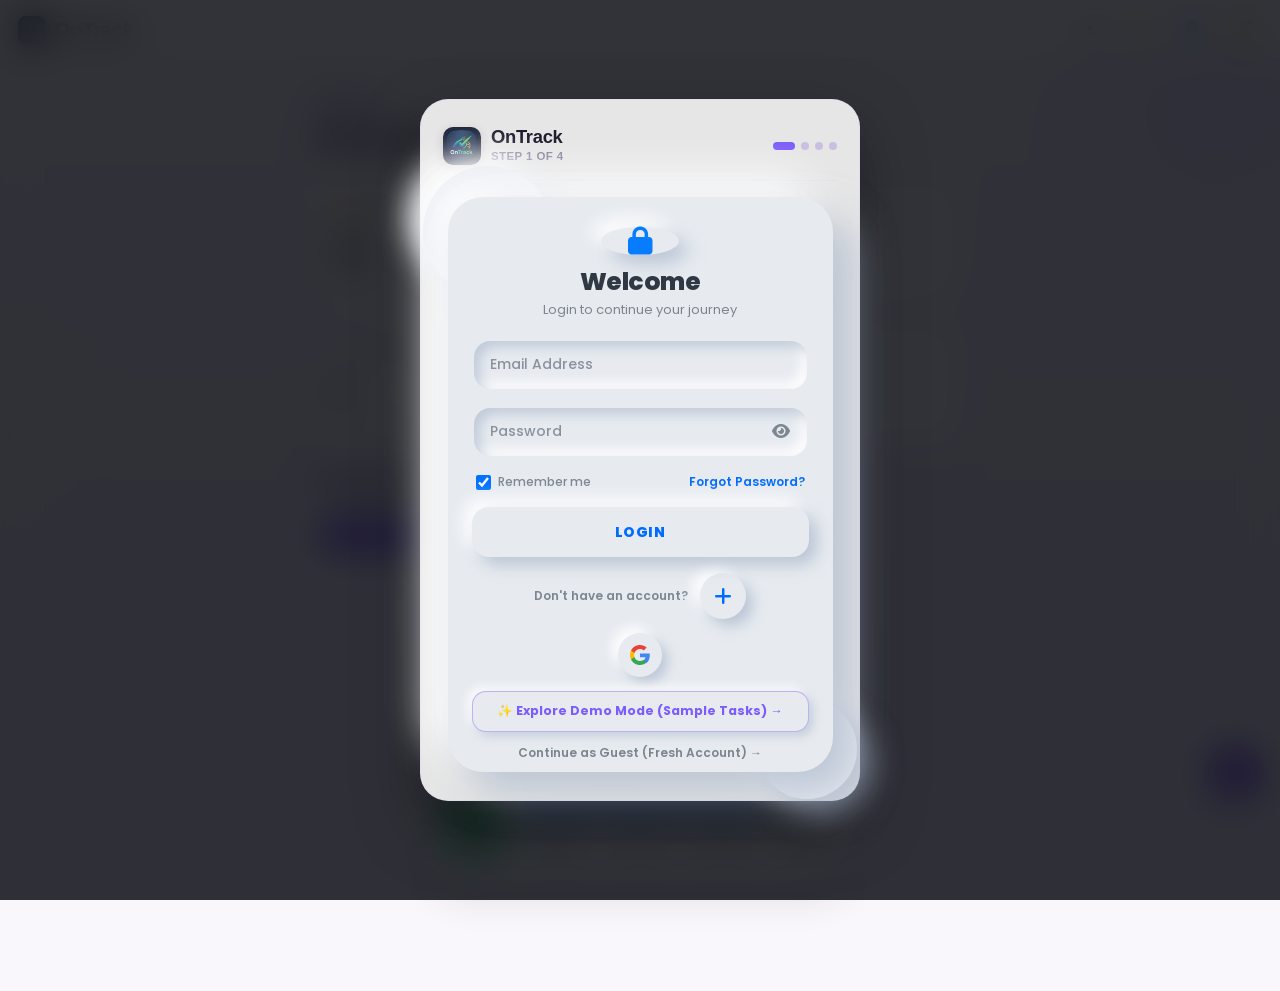
==== templates/index.html @ ae960321 "Initial OnTrack release" ====
<!DOCTYPE html>
<html lang="en" data-theme="light">
<head>
  <meta charset="UTF-8">
  <meta name="viewport" content="width=device-width, initial-scale=1.0, maximum-scale=1.0, user-scalable=no, viewport-fit=cover">
  <title>OnTrack - AI Habit & Focus Tracker</title>

  <!-- PWA & Mobile Meta Tags -->
  <meta name="description" content="Next-gen habit tracker combining Loop Habit Tracker algorithms, Aria AI Habit Coach, Atomic Habit Stacks, and Identity Leveling.">
  <meta name="theme-color" content="#FAF7FC">
  <meta name="mobile-web-app-capable" content="yes">
  <meta name="apple-mobile-web-app-capable" content="yes">
  <meta name="apple-mobile-web-app-status-bar-style" content="default">
  <meta name="apple-mobile-web-app-title" content="OnTrack">
  <link rel="manifest" href="/manifest.json">

  <!-- Icons -->
  <link rel="icon" type="image/png" sizes="32x32" href="/static/icons/favicon.png">
  <link rel="apple-touch-icon" sizes="180x180" href="/static/icons/apple-touch-icon.png">

  <!-- Stylesheets -->
  <link rel="stylesheet" href="/static/vendor/bootstrap.min.css">
  <link rel="stylesheet" href="/static/css/themes.css">
  <link rel="stylesheet" href="/static/css/mobile-app.css">
  <link rel="stylesheet" href="https://cdnjs.cloudflare.com/ajax/libs/font-awesome/6.5.1/css/all.min.css">
  <link rel="stylesheet" href="https://fonts.googleapis.com/css2?family=Poppins:wght@400;500;600;700;800&display=swap">
  <link rel="stylesheet" href="/static/css/neumorphic-auth.css">
</head>
<body>

  <!-- Top App Header -->
  <header class="app-header">
    <div class="brand-wrapper" style="display:flex; align-items:center; gap:8px;">
      <img src="/static/icons/logo.png" alt="OnTrack Logo" style="width:28px; height:28px; border-radius:8px; object-fit:cover; box-shadow:0 2px 8px rgba(0,0,0,0.18);">
      <div class="brand-title">OnTrack</div>
    </div>
    <div class="header-actions">
      <!-- Sound FX Toggle -->
      <button id="sound-toggle-btn" class="header-icon-btn" title="Toggle Sound FX">
        <span id="sound-icon-indicator">🔊</span>
      </button>
      <!-- Theme Switcher -->
      <button id="theme-toggle-btn" class="header-icon-btn" title="Toggle Theme (Luminous Pastel / Dark / Paper)">
        <span id="theme-icon-indicator">☀️</span>
      </button>
      <!-- User Profile & Auth Trigger -->
      <button class="header-icon-btn" data-bs-toggle="modal" data-bs-target="#modal-firebase-auth" title="User Account & Cloud Sync">
        <span id="header-auth-avatar">👤</span>
      </button>
      <!-- Notification Bell with Red Badge (Mockup match) -->
      <button class="header-icon-btn" title="Notifications">
        <span>🔔</span>
        <span class="badge-dot"></span>
      </button>
    </div>
  </header>

  <!-- Offline Status Banner -->
  <div id="offline-indicator-toast" style="display:none; position:fixed; top:calc(var(--header-height) + env(safe-area-inset-top, 0px)); left:0; right:0; background:#EF4444; color:#FFF; font-size:0.75rem; font-weight:700; text-align:center; padding:6px; z-index:1025;">
    ⚠️ Offline Mode Active — Local storage is keeping your streaks intact.
  </div>

  <!-- Main Views Container -->
  <main class="main-content">

    <!-- ================= TAB 1: HOME / HABIT QUEUE (MATCHING SCREEN 2 & 3) ================= -->
    <section id="tab-tracker" class="tab-content-view active">
      
      <!-- Demo Mode Alert Banner -->
      <div id="demo-mode-banner" style="display:none; background:linear-gradient(135deg, #6366F1 0%, #8B5CF6 100%); color:#FFF; border-radius:16px; padding:10px 14px; margin-bottom:16px; box-shadow:0 4px 15px rgba(99, 102, 241, 0.3); align-items:center; justify-content:space-between; gap:10px;">
        <div style="display:flex; align-items:center; gap:8px;">
          <span style="font-size:1.2rem;">👀</span>
          <div>
            <div style="font-size:0.82rem; font-weight:800; line-height:1.2;">Demo Mode Active</div>
            <div style="font-size:0.72rem; opacity:0.9;">Viewing sample tasks & simulated data</div>
          </div>
        </div>
        <button type="button" class="btn btn-sm btn-light rounded-pill px-3 py-1" style="font-size:0.75rem; font-weight:800; color:#6366F1;" onclick="FirebaseAuthManager.exitDemoMode()">
          Exit Demo
        </button>
      </div>

      <!-- Dynamic Greeting -->
      <div class="user-greeting-section">
        <div class="greeting-lead">Good</div>
        <div class="greeting-name"><span id="greeting-period">Evening</span><span id="greeting-user-name"></span> 👋</div>
      </div>

      <!-- Aria Oracle Predictive Failure Warning Banner -->
      <div id="aria-oracle-banner-container" style="display:none; margin-bottom:18px;"></div>

      <!-- 4 KPI Cards (Screen 2 exact match) -->
      <div class="kpi-cards-grid">
        <!-- Card 1: Faltering Habits -->
        <div class="kpi-stat-card">
          <div class="kpi-top-row">
            <div class="kpi-icon-pill peach">⚠️</div>
            <span class="kpi-card-title">Faltering Habits</span>
          </div>
          <div id="kpi-faltering-count" class="kpi-big-number">00</div>
          <div class="kpi-trend-sub">All habits on track</div>
        </div>

        <!-- Card 2: Revival / Consistency Rate -->
        <div class="kpi-stat-card">
          <div class="kpi-top-row">
            <div class="kpi-icon-pill mint">🔄</div>
            <span class="kpi-card-title">Consistency Rate</span>
          </div>
          <div id="kpi-today-rate" class="kpi-big-number">0%</div>
          <div class="kpi-trend-sub positive" id="kpi-today-trend">Day-by-day progress</div>
        </div>

        <!-- Card 3: Streak Shields -->
        <div class="kpi-stat-card">
          <div class="kpi-top-row">
            <div class="kpi-icon-pill purple">🛡️</div>
            <span class="kpi-card-title">Streak Shields</span>
          </div>
          <div id="kpi-streak-shields" class="kpi-big-number">0</div>
          <div class="kpi-trend-sub" id="kpi-shields-sub">Earned on Level Up</div>
        </div>

        <!-- Card 4: RPG Mastery Rank -->
        <div class="kpi-stat-card">
          <div class="kpi-top-row">
            <div class="kpi-icon-pill sky">⭐</div>
            <span class="kpi-card-title">RPG Rank</span>
          </div>
          <div id="kpi-rpg-level" class="kpi-big-number">Lvl 1</div>
          <div class="kpi-trend-sub" id="kpi-rpg-title">Focus Novice</div>
        </div>
      </div>

      <!-- Section Headline: Habit Queue -->
      <div class="section-headline-row">
        <h4 class="section-title">
          <span>Habit Queue</span>
          <span id="active-habits-count-badge" class="section-counter">0 Active</span>
        </h4>
      </div>

      <!-- Status Filter Pills (Screen 3: Ongoing 3, To do 3, Done 4) -->
      <div class="status-pills-row">
        <button class="status-filter-pill active" data-filter="all">
          <span class="pill-dot purple"></span> All Habits
        </button>
        <button class="status-filter-pill" data-filter="high">
          <span class="pill-dot mint"></span> High Priority
        </button>
        <button class="status-filter-pill" data-filter="medium">
          <span class="pill-dot sky"></span> Medium
        </button>
        <button class="status-filter-pill" data-filter="low">
          <span class="pill-dot peach"></span> Low / At Risk
        </button>
      </div>

      <!-- Habit Cards Queue with Segmented Progress & Loop Checks -->
      <div id="habit-queue-container" class="habit-queue-list">
        <!-- Rendered by app.js with Segmented Progress Bars & Loop Checks -->
      </div>

      <!-- Empty State -->
      <div id="matrix-empty-state" style="display:none; padding:48px 16px; text-align:center; color:var(--text-muted);">
        <div style="font-size:3rem; margin-bottom:12px;">🌱</div>
        <h5 style="font-weight:800; color:var(--text-primary); margin-bottom:6px;">Your Habit Canvas is Fresh</h5>
        <p style="font-size:0.88rem; max-width:320px; margin:0 auto 18px auto;">You have no tasks yet! Build your daily rituals by creating your first habit.</p>
        <button class="btn btn-primary rounded-pill px-4 py-2 shadow-sm font-weight-bold" data-bs-toggle="modal" data-bs-target="#modal-add-habit" style="font-weight:700;">
          + Create Your First Habit
        </button>
      </div>
    </section>

    <!-- ================= TAB 2: HABIT STACKING & SMART TRIGGERS ================= -->
    <section id="tab-stacks" class="tab-content-view">
      <div class="section-headline-row">
        <h4 class="section-title">
          <span>⛓️ Atomic Habit Stacks</span>
        </h4>
        <button class="btn btn-sm btn-outline-primary rounded-pill px-3 shadow-sm" data-bs-toggle="modal" data-bs-target="#modal-add-stack" style="font-weight:700;">
          + Add Stack
        </button>
      </div>
      <p style="font-size:0.8rem; color:var(--text-muted); margin-bottom:14px;">
        Anchor new habits onto existing daily routines (<em>Atomic Habits</em> by James Clear).
      </p>

      <!-- Habit Stacks Flow Visualizer -->
      <div id="habit-stacks-container">
        <!-- Rendered by advanced-ui.js -->
      </div>

      <hr style="border-color:var(--border-color); margin:24px 0 16px 0;">

      <!-- Context-Aware Smart Triggers -->
      <div class="section-headline-row">
        <h4 class="section-title">
          <span>⚡ Context-Aware Smart Triggers</span>
        </h4>
      </div>
      <p style="font-size:0.8rem; color:var(--text-muted); margin-bottom:14px;">
        Automatic habit prompts triggered by physical location, time of day, or device focus mode.
      </p>
      <div id="smart-triggers-container">
        <!-- Rendered by advanced-ui.js -->
      </div>
    </section>

    <!-- ================= TAB 3: ARIA AI HABIT COACH (SCREEN 1 EXACT MATCH) ================= -->
    <section id="tab-aria" class="tab-content-view">
      <div class="aria-view-container">
        
        <!-- Hero Sparkle Halo -->
        <div class="aria-hero-header">
          <div class="aria-sparkle-halo">
            <span class="star">✦</span>
          </div>
          <h2 class="aria-greeting-title">Hey, I'm <span>Aria</span></h2>
          <p class="aria-subtext">Revive faltering habits with a clear AI-powered comeback plan and atomic stacks.</p>
        </div>

        <!-- Quick Prompt Pills (Screen 1 Glassmorphic Cards) -->
        <div class="aria-prompt-pills-wrap">
          <button class="aria-prompt-pill" data-prompt="Analyze all my habits and find where I struggle">
            <div class="prompt-left">
              <span>📊</span>
              <span>Analyze all my habits</span>
            </div>
            <span class="prompt-arrow">›</span>
          </button>
          <button class="aria-prompt-pill" data-prompt="Define an atomic habit stack for my study schedule">
            <div class="prompt-left">
              <span>⚡</span>
              <span>Define my habit stack</span>
            </div>
            <span class="prompt-arrow">›</span>
          </button>
          <button class="aria-prompt-pill" data-prompt="Create a 7 days comeback sprint for my missed habits">
            <div class="prompt-left">
              <span>📅</span>
              <span>7 days comeback plan</span>
            </div>
            <span class="prompt-arrow">›</span>
          </button>
          <button class="aria-prompt-pill" data-prompt="I feel tired and unmotivated today, how do I start?">
            <div class="prompt-left">
              <span>❤️</span>
              <span>Motivation to restart</span>
            </div>
            <span class="prompt-arrow">›</span>
          </button>
        </div>

        <!-- Interactive Chat Stream -->
        <div id="aria-chat-messages" class="aria-chat-stream">
          <div class="aria-message aria-bot-msg">
            <div class="aria-avatar-icon">✦</div>
            <div class="msg-bubble" id="aria-welcome-bubble">
              Welcome to OnTrack! You're on track with your study and consistency habits today. What would you like to accomplish next?
            </div>
          </div>
        </div>

        <!-- Floating Input Bar (Screen 1 bottom) -->
        <div class="aria-input-bar-wrap">
          <button class="btn-aria-add-context" title="Attach context">+</button>
          <input type="text" id="aria-chat-input" class="aria-input-field" placeholder="Ask Aria anything about your habits...">
          <button id="btn-aria-send" class="btn-aria-send-round" title="Send">➤</button>
        </div>

      </div>
    </section>

    <!-- ================= TAB 4: IDENTITY LEVELING RPG & DUELS ================= -->
    <section id="tab-rpg" class="tab-content-view">
      
      <!-- RPG Hero Character Sheet -->
      <div class="rpg-hero-card">
        <div class="rpg-profile-header">
          <div>
            <div style="display:flex; align-items:center; gap:8px;">
              <span style="font-size:0.7rem; font-weight:700; text-transform:uppercase; color:var(--accent-primary);">Character Sheet</span>
              <span id="rpg-aura-badge" class="rpg-aura-tag aura-scholar">✦ Scholar Tier Aura</span>
            </div>
            <h4 id="rpg-char-level" class="rpg-char-title">Level 7 Focus Scholar</h4>
          </div>
          <button class="btn-use-shield" onclick="AdvancedFeatures.useShield()">
            🛡️ <span id="rpg-shields-count">2 Available</span>
          </button>
        </div>

        <!-- XP Progress Track -->
        <div class="rpg-xp-track-bg">
          <div id="rpg-xp-bar-fill" class="rpg-xp-track-fill" style="width: 69%;"></div>
        </div>
        <div class="rpg-xp-numbers">
          <span>XP Progress</span>
          <span id="rpg-xp-text">3,450 / 5,000 XP</span>
        </div>

        <!-- 5 Attributes Grid -->
        <div class="rpg-attributes-grid">
          <div class="rpg-attr-item">
            <div class="attr-header">
              <span>🧠 Logic</span>
              <span id="stat-logic-val">88/100</span>
            </div>
            <div class="attr-bar-bg"><div id="stat-logic-bar" class="attr-bar-fill" style="width:88%;"></div></div>
          </div>

          <div class="rpg-attr-item">
            <div class="attr-header">
              <span>⚡ Discipline</span>
              <span id="stat-discipline-val">92/100</span>
            </div>
            <div class="attr-bar-bg"><div id="stat-discipline-bar" class="attr-bar-fill" style="width:92%;"></div></div>
          </div>

          <div class="rpg-attr-item">
            <div class="attr-header">
              <span>🛡️ Resilience</span>
              <span id="stat-resilience-val">79/100</span>
            </div>
            <div class="attr-bar-bg"><div id="stat-resilience-bar" class="attr-bar-fill" style="width:79%;"></div></div>
          </div>

          <div class="rpg-attr-item">
            <div class="attr-header">
              <span>🏃 Endurance</span>
              <span id="stat-endurance-val">85/100</span>
            </div>
            <div class="attr-bar-bg"><div id="stat-endurance-bar" class="attr-bar-fill" style="width:85%;"></div></div>
          </div>
        </div>
      </div>

      <!-- Accountability Duels (1-on-1 vs Opponents) -->
      <div class="section-headline-row">
        <h4 class="section-title">
          <span>⚔️ Accountability Duels</span>
        </h4>
      </div>
      <p style="font-size:0.8rem; color:var(--text-muted); margin-bottom:14px;">
        Friendly habit competitions with real-time comparative progress meters.
      </p>
      <div id="accountability-duels-container">
        <!-- Rendered by advanced-ui.js -->
      </div>

      <hr style="border-color:var(--border-color); margin:24px 0 16px 0;">

      <!-- Async Tribe Pacts (Study Guilds) -->
      <div class="section-headline-row">
        <h4 class="section-title">
          <span>🛡️ Async Tribe Pacts</span>
        </h4>
      </div>
      <p style="font-size:0.8rem; color:var(--text-muted); margin-bottom:14px;">
        Study guilds with collective adherence goals and async emoji cheers.
      </p>
      <div id="tribe-pacts-container">
        <!-- Rendered by advanced-ui.js -->
      </div>

    </section>

    <!-- ================= TAB 5: SETTINGS & PERFORMANCE ANALYSER ================= -->
    <section id="tab-settings" class="tab-content-view">
      <div style="display:flex; flex-direction:column; gap:16px;">
        
        <!-- Multi-Timeframe Activity Analyser Studio (Weekly / Monthly / Yearly on Every Activity) -->
        <div class="kpi-stat-card scroll-reveal" id="card-timeframe-analyser">
          <div style="display:flex; align-items:center; justify-content:space-between; margin-bottom:10px;">
            <div>
              <div style="font-size:0.7rem; font-weight:700; text-transform:uppercase; color:var(--accent-primary); letter-spacing:0.5px;">Performance Studio</div>
              <h5 style="margin:0; font-weight:800; color:var(--text-primary);">📈 Day-after-Day Consistency Analysis</h5>
            </div>
            <span class="badge bg-primary rounded-pill px-3 shadow-sm" id="analyser-period-badge">Weekly View</span>
          </div>
          <p style="font-size:0.8rem; color:var(--text-secondary); margin-bottom:12px;">
            Day-by-day analysis tracking your habit completion rate, consistency curve, and adherence trends as you check in each day.
          </p>

          <!-- Timeframe Selector Pills -->
          <div class="timeframe-pills-row mb-3">
            <button class="timeframe-pill active" data-period="weekly">
              <span>📅 Weekly (7d)</span>
            </button>
            <button class="timeframe-pill" data-period="monthly">
              <span>🗓️ Monthly (30d)</span>
            </button>
            <button class="timeframe-pill" data-period="yearly">
              <span>📈 Yearly (365d)</span>
            </button>
          </div>

          <!-- Timeframe Executive KPIs -->
          <div class="analyser-kpi-grid mb-3">
            <div class="analyser-kpi-item">
              <span class="analyser-kpi-label">Consistency Rate</span>
              <span id="analyser-kpi-adherence" class="analyser-kpi-value text-primary">0%</span>
            </div>
            <div class="analyser-kpi-item">
              <span class="analyser-kpi-label">Completed Checks</span>
              <span id="analyser-kpi-completed" class="analyser-kpi-value text-success">0 / 0</span>
            </div>
            <div class="analyser-kpi-item">
              <span class="analyser-kpi-label">Focus Logged</span>
              <span id="analyser-kpi-focus" class="analyser-kpi-value" style="color:#9333EA;">0 mins</span>
            </div>
            <div class="analyser-kpi-item">
              <span class="analyser-kpi-label">Pacesetter MVP</span>
              <span id="analyser-kpi-mvp" class="analyser-kpi-value text-info" style="font-size:0.95rem;">None</span>
            </div>
          </div>

          <!-- Dynamic Trend Graph -->
          <div style="background:var(--bg-secondary); border-radius:16px; padding:12px; margin-bottom:16px;">
            <div style="display:flex; justify-content:space-between; align-items:center; margin-bottom:8px;">
              <span style="font-size:0.75rem; font-weight:700; color:var(--text-secondary);">Day-by-Day Consistency Curve</span>
              <span id="analyser-chart-legend" style="font-size:0.7rem; color:var(--text-muted);">● Daily Consistency % &nbsp;■ Tasks Completed</span>
            </div>
            <div style="position:relative; height:210px; width:100%;">
              <canvas id="timeframe-analytics-chart"></canvas>
            </div>
          </div>

          <!-- Every Activity Breakdown Section -->
          <div style="display:flex; justify-content:space-between; align-items:center; margin-bottom:10px;">
            <h6 style="margin:0; font-weight:800; font-size:0.9rem;">Activity Breakdown (All Habits)</h6>
            <span id="analyser-activities-count" style="font-size:0.75rem; color:var(--text-muted);">0 Tracked</span>
          </div>

          <div id="analyser-activities-list" style="display:flex; flex-direction:column; gap:10px;">
            <!-- Rendered by timeframe-analyser.js -->
          </div>
        </div>

        <!-- App Identity & Android Readiness Card -->
        <div class="kpi-stat-card">
          <div style="display:flex; align-items:center; justify-content:space-between; margin-bottom:8px;">
            <h6 style="margin:0; font-weight:800;">📱 OnTrack: Play Store Ready</h6>
            <span class="badge bg-success shadow-sm">TWA Verified</span>
          </div>
          <p style="font-size:0.8rem; color:var(--text-secondary); margin-bottom:8px;">
            Built with Loop Habit Tracker's EMA algorithm, offline SQLite database, and complete Android Studio companion project.
          </p>
          <div style="background:var(--bg-secondary); border-radius:10px; padding:10px; font-size:0.75rem; font-family:monospace;">
            Package: com.ontrack.app<br/>
            Engine: AndroidX WebKit + WebViewAssetLoader
          </div>
        </div>

        <!-- User Authentication Card -->
        <div class="kpi-stat-card">
          <div style="display:flex; align-items:center; justify-content:space-between; margin-bottom:8px;">
            <h6 style="margin:0; font-weight:800;">👤 User Account & Cloud Sync</h6>
            <span class="badge bg-primary shadow-sm">Secure Sync</span>
          </div>
          <p style="font-size:0.8rem; color:var(--text-secondary); margin-bottom:10px;">
            Sync your habit streaks, RPG character level, and atom stacks securely across all your Android devices.
          </p>
          <div style="display:flex; justify-content:space-between; align-items:center; background:var(--bg-secondary); border-radius:12px; padding:10px 12px; margin-bottom:8px;">
            <div>
              <div id="firebase-auth-status-text" style="font-size:0.82rem; font-weight:700;">Guest / Fresh Account</div>
              <div id="firebase-auth-user-email" style="font-size:0.72rem; color:var(--text-muted);">Not signed in</div>
            </div>
            <div style="display:flex; gap:6px;">
              <button class="btn btn-sm btn-outline-primary rounded-pill px-3 shadow-sm" onclick="FirebaseAuthManager.enterDemoMode(false)" style="font-size:0.78rem; font-weight:700;">
                Demo Mode
              </button>
              <button class="btn btn-sm btn-primary rounded-pill px-3 shadow-sm" data-bs-toggle="modal" data-bs-target="#modal-firebase-auth" style="font-size:0.78rem; font-weight:700;">
                Account
              </button>
            </div>
          </div>
        </div>

        <!-- Encrypted Multi-Device Cloud Vault Card -->
        <div class="kpi-stat-card">
          <div style="display:flex; align-items:center; justify-content:space-between; margin-bottom:8px;">
            <h6 style="margin:0; font-weight:800;">🔐 Encrypted Cloud Vault & Sync</h6>
            <span class="badge bg-primary shadow-sm">Zero Subscriptions</span>
          </div>
          <p style="font-size:0.8rem; color:var(--text-secondary); margin-bottom:12px;">
            Export or restore an AES-encrypted backup vault protected with your private passphrase. Works seamlessly across phones and tablets.
          </p>
          <div style="display:flex; flex-wrap:wrap; gap:8px;">
            <button id="btn-export-encrypted-vault" class="btn btn-sm btn-outline-primary rounded-pill px-3 shadow-sm" style="font-size:0.8rem; font-weight:700;">
              ⬇ Export Encrypted Vault
            </button>
            <button id="btn-import-encrypted-vault" class="btn btn-sm btn-outline-secondary rounded-pill px-3 shadow-sm" style="font-size:0.8rem; font-weight:700;">
              ⬆ Restore Vault
            </button>
          </div>
        </div>

        <!-- User Profile & Focus Persona Card -->
        <div class="kpi-stat-card scroll-reveal">
          <div style="display:flex; align-items:center; justify-content:space-between; margin-bottom:12px;">
            <div style="display:flex; align-items:center; gap:8px;">
              <span style="font-size:1.3rem;">👤</span>
              <div>
                <h6 style="margin:0; font-weight:800; color:var(--text-primary);">User Profile & Focus</h6>
                <div style="font-size:0.75rem; color:var(--text-muted);">Configured during initial app onboarding</div>
              </div>
            </div>
            <button id="btn-edit-onboarding-profile" class="btn btn-sm btn-outline-primary rounded-pill px-3 shadow-sm" style="font-size:0.75rem; font-weight:700;">
              ✏️ Edit
            </button>
          </div>
          <div style="display:grid; grid-template-columns:1fr 1fr; gap:10px; background:var(--bg-secondary); border-radius:16px; padding:12px;">
            <div>
              <div style="font-size:0.7rem; color:var(--text-muted); font-weight:700; text-transform:uppercase;">Age</div>
              <div id="settings-display-age" style="font-weight:800; font-size:0.95rem; color:var(--text-primary); margin-top:2px;">Not specified</div>
            </div>
            <div>
              <div style="font-size:0.7rem; color:var(--text-muted); font-weight:700; text-transform:uppercase;">Designation</div>
              <div id="settings-display-role" style="font-weight:800; font-size:0.88rem; color:var(--accent-primary); margin-top:2px;">🎓 Student</div>
            </div>
          </div>
        </div>

        <!-- Preferences Card with Tactile Mobile Toggle Switches -->
        <div class="kpi-stat-card">
          <h6 style="margin:0 0 14px 0; font-weight:800; display:flex; align-items:center; gap:6px;">
            <span>⚙️</span>
            <span>Preferences & Toggles</span>
          </h6>
          
          <!-- Sound FX Toggle -->
          <div class="toggle-setting-row">
            <div class="toggle-setting-info">
              <div class="toggle-setting-title">
                <span>🔊</span> Sound Effects
              </div>
              <div class="toggle-setting-desc">Tactile Web Audio chimes on habit check-ins</div>
            </div>
            <label class="ontrack-switch">
              <input type="checkbox" id="toggle-sound-fx" checked>
              <span class="ontrack-slider"></span>
            </label>
          </div>

          <!-- Dark Mode Toggle -->
          <div class="toggle-setting-row">
            <div class="toggle-setting-info">
              <div class="toggle-setting-title">
                <span>🌙</span> OLED Dark Mode
              </div>
              <div class="toggle-setting-desc">Switch between Luminous Light & Midnight Dark</div>
            </div>
            <label class="ontrack-switch">
              <input type="checkbox" id="toggle-dark-mode">
              <span class="ontrack-slider"></span>
            </label>
          </div>

          <!-- Haptic Vibration Toggle -->
          <div class="toggle-setting-row">
            <div class="toggle-setting-info">
              <div class="toggle-setting-title">
                <span>📳</span> Haptic Vibration
              </div>
              <div class="toggle-setting-desc">Gentle device buzz on completing goals</div>
            </div>
            <label class="ontrack-switch switch-mint">
              <input type="checkbox" id="toggle-haptic-fx" checked>
              <span class="ontrack-slider"></span>
            </label>
          </div>

          <!-- Auto-Shield Streak Protection Toggle -->
          <div class="toggle-setting-row">
            <div class="toggle-setting-info">
              <div class="toggle-setting-title">
                <span>🛡️</span> Auto-Freeze Shield
              </div>
              <div class="toggle-setting-desc">Automatically consume a shield to save broken streaks</div>
            </div>
            <label class="ontrack-switch">
              <input type="checkbox" id="toggle-auto-shield" checked>
              <span class="ontrack-slider"></span>
            </label>
          </div>

          <!-- Micro-Dose Bad Day Protocol Toggle -->
          <div class="toggle-setting-row">
            <div class="toggle-setting-info">
              <div class="toggle-setting-title">
                <span>⚡</span> Micro-Dose Quick Buttons
              </div>
              <div class="toggle-setting-desc">Show 1-tap 2-minute starter buttons on habit cards</div>
            </div>
            <label class="ontrack-switch switch-amber">
              <input type="checkbox" id="toggle-show-microdose" checked>
              <span class="ontrack-slider"></span>
            </label>
          </div>

          <!-- Daily Reminder Notifications Toggle -->
          <div class="toggle-setting-row">
            <div class="toggle-setting-info">
              <div class="toggle-setting-title">
                <span>🔔</span> Daily Study Reminders
              </div>
              <div class="toggle-setting-desc">Push notifications at your scheduled habit times</div>
            </div>
            <label class="ontrack-switch">
              <input type="checkbox" id="toggle-daily-reminders" checked>
              <span class="ontrack-slider"></span>
            </label>
          </div>
        </div>

        <!-- Streak Shield Policy Card -->
        <div class="kpi-stat-card">
          <h6 style="margin:0 0 8px 0; font-weight:800;">🛡️ Forgiving Streak & Shield Policy</h6>
          <p style="font-size:0.8rem; color:var(--text-secondary); margin-bottom:8px;">
            Rest days marked as <em>Skipped</em> or protected with a <em>Freeze Shield</em> bridge your streak without resetting your count to zero.
          </p>
          <div style="font-size:0.75rem; color:var(--text-muted);">
            • Earn 1 Streak Freeze Shield every time you level up in RPG.<br/>
            • Exponential Moving Average (EMA) decays gracefully rather than dropping to zero.
          </div>
        </div>

        <!-- Demo Data & Reset Controls -->
        <div class="kpi-stat-card">
          <h6 style="margin:0 0 8px 0; font-weight:800;">🌱 Sample Data & Database Controls</h6>
          <p style="font-size:0.8rem; color:var(--text-secondary); margin-bottom:12px;">
            Populate sample student habits, stacks, and duels, or wipe all records.
          </p>
          <div style="display:flex; flex-wrap:wrap; gap:8px;">
            <button id="btn-seed-sample-data" class="btn btn-sm btn-primary rounded-pill px-3 shadow-sm" style="font-size:0.8rem; font-weight:700;">
              🌱 Reload Sample Data
            </button>
            <button id="btn-reset-database" class="btn btn-sm btn-outline-danger rounded-pill px-3 shadow-sm" style="font-size:0.8rem; font-weight:700;">
              🗑 Wipe All Habits
            </button>
          </div>
        </div>

        <!-- App Info & Google Play Store Compliance Card -->
        <div class="kpi-stat-card">
          <div style="display:flex; justify-content:space-between; align-items:center; margin-bottom:12px;">
            <div style="display:flex; align-items:center; gap:10px;">
              <img src="/static/icons/logo.png" alt="OnTrack" style="width:38px; height:38px; border-radius:10px; object-fit:cover; box-shadow:0 3px 10px rgba(0,0,0,0.18);">
              <div>
                <h6 style="margin:0; font-weight:800; font-size:0.95rem;">OnTrack Mobile</h6>
                <span class="badge bg-primary-subtle text-primary rounded-pill px-2 py-0.5" style="font-size:0.68rem; font-weight:700;">Version 1.0.0 (Build 1)</span>
              </div>
            </div>
            <span class="badge bg-success-subtle text-success rounded-pill px-3 py-1" style="font-size:0.72rem; font-weight:700;">✓ Play Store Ready</span>
          </div>
          <p style="font-size:0.8rem; color:var(--text-secondary); margin-bottom:12px;">
            Engineered for high-focus students & professionals with Loop Habit Algorithms, Aria AI, and offline-first storage.
          </p>
          <div style="display:flex; flex-wrap:wrap; gap:8px;">
            <a href="/static/privacy-policy.html" target="_blank" class="btn btn-sm btn-outline-secondary rounded-pill px-3 shadow-sm" style="font-size:0.78rem; font-weight:700; text-decoration:none;">
              🔒 Privacy Policy
            </a>
            <button type="button" class="btn btn-sm btn-outline-primary rounded-pill px-3 shadow-sm" style="font-size:0.78rem; font-weight:700;" onclick="alert('Thank you for supporting OnTrack! Rating dialog opens in Google Play Store.')">
              ⭐ Rate on Google Play
            </button>
            <button type="button" class="btn btn-sm btn-outline-info rounded-pill px-3 shadow-sm" style="font-size:0.78rem; font-weight:700;" onclick="if(window.BackupManager){ window.BackupManager.exportBackup(); } else { alert('Preparing offline JSON export...'); }">
              💾 Export Habits (JSON)
            </button>
          </div>
        </div>

      </div>
    </section>

  </main>

  <!-- ================= FLOATING ACTION BUTTON (+) ================= -->
  <button class="fab-add-habit" data-bs-toggle="modal" data-bs-target="#modal-add-habit" title="Add New Habit">
    +
  </button>

  <!-- ================= GLOWING CURVED NAVIGATION BAR (MATCHING MOCKUP) ================= -->
  <nav class="bottom-dock-nav glowing-dock-nav" id="glowing-nav-menu" style="--active-tab-index: 0;">
    <!-- Sliding Indicator: Arch Cutout & Elevated Glowing Circle -->
    <div class="nav-indicator-track" id="nav-indicator-track">
      <svg class="nav-indicator-arch" viewBox="0 0 86 38" preserveAspectRatio="none">
        <path d="M 0 38 C 15 38 24 27 29 19 C 34 9 38 2 43 2 C 48 2 52 9 57 19 C 62 27 71 38 86 38 L 86 40 L 0 40 Z" />
      </svg>
      <div class="nav-glow-beam"></div>
      <div class="nav-glowing-circle" id="nav-glowing-circle"></div>
    </div>

    <!-- 5 Clean Logo-Only Navigation Tabs -->
    <ul class="glowing-nav-list" id="glowing-nav-list">
      <!-- Tab 0: Home / Habits -->
      <li class="dock-btn active" data-tab="tab-tracker" data-index="0" title="Habits">
        <span class="dock-icon">
          <svg viewBox="0 0 24 24" fill="none" stroke="currentColor" stroke-width="2.3" stroke-linecap="round" stroke-linejoin="round">
            <path d="M3 9.5L12 3l9 6.5V20a2 2 0 0 1-2 2H5a2 2 0 0 1-2-2V9.5z"></path>
            <polyline points="9 22 9 12 15 12 15 22"></polyline>
          </svg>
        </span>
      </li>

      <!-- Tab 1: Stacks & Routines -->
      <li class="dock-btn" data-tab="tab-stacks" data-index="1" title="Stacks">
        <span class="dock-icon">
          <svg viewBox="0 0 24 24" fill="none" stroke="currentColor" stroke-width="2.3" stroke-linecap="round" stroke-linejoin="round">
            <polygon points="12 2 2 7 12 12 22 7 12 2"></polygon>
            <polyline points="2 17 12 22 22 17"></polyline>
            <polyline points="2 12 12 17 22 12"></polyline>
          </svg>
        </span>
      </li>

      <!-- Tab 2: Aria AI Coach (Speech Bubble Matching Image) -->
      <li class="dock-btn" data-tab="tab-aria" data-index="2" title="Aria AI Coach">
        <span class="dock-icon">
          <svg viewBox="0 0 24 24" fill="none" stroke="currentColor" stroke-width="2.3" stroke-linecap="round" stroke-linejoin="round">
            <path d="M21 11.5a8.38 8.38 0 0 1-.9 3.8 8.5 8.5 0 0 1-7.6 4.7 8.38 8.38 0 0 1-3.8-.9L3 21l1.9-5.7a8.38 8.38 0 0 1-.9-3.8 8.5 8.5 0 0 1 4.7-7.6 8.38 8.38 0 0 1 3.8-.9h.5a8.48 8.48 0 0 1 8 8v.5z"></path>
          </svg>
        </span>
      </li>

      <!-- Tab 3: Guild & RPG -->
      <li class="dock-btn" data-tab="tab-rpg" data-index="3" title="Guild & Duels">
        <span class="dock-icon">
          <svg viewBox="0 0 24 24" fill="none" stroke="currentColor" stroke-width="2.3" stroke-linecap="round" stroke-linejoin="round">
            <path d="M12 22s8-4 8-10V5l-8-3-8 3v7c0 6 8 10 8 10z"></path>
            <polyline points="9 12 11 14 15 10"></polyline>
          </svg>
        </span>
      </li>

      <!-- Tab 4: Settings -->
      <li class="dock-btn" data-tab="tab-settings" data-index="4" title="Settings">
        <span class="dock-icon">
          <svg viewBox="0 0 24 24" fill="none" stroke="currentColor" stroke-width="2.3" stroke-linecap="round" stroke-linejoin="round">
            <circle cx="12" cy="12" r="3"></circle>
            <path d="M19.4 15a1.65 1.65 0 0 0 .33 1.82l.06.06a2 2 0 0 1 0 2.83 2 2 0 0 1-2.83 0l-.06-.06a1.65 1.65 0 0 0-1.82-.33 1.65 1.65 0 0 0-1 1.51V21a2 2 0 0 1-2 2 2 2 0 0 1-2-2v-.09A1.65 1.65 0 0 0 9 19.4a1.65 1.65 0 0 0-1.82.33l-.06.06a2 2 0 0 1-2.83 0 2 2 0 0 1 0-2.83l.06-.06a1.65 1.65 0 0 0 .33-1.82 1.65 1.65 0 0 0-1.51-1H3a2 2 0 0 1-2-2 2 2 0 0 1 2-2h.09A1.65 1.65 0 0 0 4.6 9a1.65 1.65 0 0 0-.33-1.82l-.06-.06a2 2 0 0 1 0-2.83 2 2 0 0 1 2.83 0l.06.06a1.65 1.65 0 0 0 1.82.33H9a1.65 1.65 0 0 0 1-1.51V3a2 2 0 0 1 2-2 2 2 0 0 1 2 2v.09a1.65 1.65 0 0 0 1 1.51 1.65 1.65 0 0 0 1.82-.33l.06-.06a2 2 0 0 1 2.83 0 2 2 0 0 1 0 2.83l-.06.06a1.65 1.65 0 0 0-.33 1.82V9a1.65 1.65 0 0 0 1.51 1H21a2 2 0 0 1 2 2 2 2 0 0 1-2 2h-.09a1.65 1.65 0 0 0-1.51 1z"></path>
          </svg>
        </span>
      </li>
    </ul>
  </nav>

  <!-- ================= MODAL: ADD NEW HABIT ================= -->
  <div class="modal fade" id="modal-add-habit" tabindex="-1" aria-hidden="true">
    <div class="modal-dialog modal-dialog-centered">
      <div class="modal-content" style="border-radius:24px; border:none; box-shadow:var(--shadow-lg);">
        <form id="form-add-habit">
          <div class="modal-header border-0 pb-0">
            <h5 class="modal-title font-weight-bold">✨ Create Habit</h5>
            <button type="button" class="btn-close" data-bs-dismiss="modal" aria-label="Close"></button>
          </div>
          <div class="modal-body">
            <div class="mb-3">
              <label class="form-label" style="font-size:0.8rem; font-weight:700;">Habit Name</label>
              <input type="text" name="name" class="form-control rounded-pill" placeholder="e.g., Practice Python & Algorithms" required>
            </div>
            
            <div class="mb-3">
              <label class="form-label" style="font-size:0.8rem; font-weight:700;">Category</label>
              <input type="text" name="category" class="form-control rounded-pill" placeholder="Web Dev, Core CS, Fitness..." list="category-suggestions" required>
              <datalist id="category-suggestions">
                <option value="Web Dev">
                <option value="Core CS">
                <option value="Exam Prep">
                <option value="Fitness">
                <option value="Reading">
              </datalist>
            </div>

            <!-- Loop Palette Color Picker -->
            <div class="mb-3">
              <label class="form-label" style="font-size:0.8rem; font-weight:700;">Habit Color</label>
              <input type="hidden" id="input-habit-color" value="#7C5CFC">
              <div id="palette-picker-container" style="display:flex; flex-wrap:wrap; gap:8px;"></div>
            </div>

            <div class="row g-2 mb-3">
              <div class="col-6">
                <label class="form-label" style="font-size:0.8rem; font-weight:700;">Habit Type</label>
                <select name="habit_type" id="input-habit-type" class="form-select rounded-pill">
                  <option value="BOOLEAN">Boolean (Yes/No)</option>
                  <option value="MEASURABLE">Measurable (Numeric)</option>
                </select>
              </div>
              <div class="col-6">
                <label class="form-label" style="font-size:0.8rem; font-weight:700;">Frequency</label>
                <select name="frequency_type" class="form-select rounded-pill">
                  <option value="DAILY">Every Day</option>
                  <option value="SPECIFIC_DAYS">Specific Days</option>
                </select>
              </div>
            </div>

            <div id="measurable-extra-inputs" style="display:none;" class="row g-2 mb-3">
              <div class="col-6">
                <label class="form-label" style="font-size:0.8rem; font-weight:700;">Daily Target</label>
                <input type="number" step="any" name="target_value" class="form-control rounded-pill" value="60">
              </div>
              <div class="col-6">
                <label class="form-label" style="font-size:0.8rem; font-weight:700;">Unit</label>
                <input type="text" name="unit" class="form-control rounded-pill" placeholder="mins, pages...">
              </div>
            </div>

            <!-- Tactile Habit Options Toggles -->
            <div class="toggle-setting-row mt-3">
              <div class="toggle-setting-info">
                <div class="toggle-setting-title">🔥 High Priority Crunch</div>
                <div class="toggle-setting-desc">Pins habit to top of daily study queue</div>
              </div>
              <label class="ontrack-switch switch-amber">
                <input type="checkbox" name="is_priority_crunch" id="check-priority-crunch">
                <span class="ontrack-slider"></span>
              </label>
            </div>

            <div class="toggle-setting-row">
              <div class="toggle-setting-info">
                <div class="toggle-setting-title">🛡️ Bad Day Micro-Dose</div>
                <div class="toggle-setting-desc">Allow 2-min starter doses to preserve streak</div>
              </div>
              <label class="ontrack-switch switch-mint">
                <input type="checkbox" name="allow_micro_dose" id="check-allow-micro-dose" checked>
                <span class="ontrack-slider"></span>
              </label>
            </div>

            <div class="toggle-setting-row">
              <div class="toggle-setting-info">
                <div class="toggle-setting-title">🔔 Daily Notification</div>
                <div class="toggle-setting-desc">Push reminder at scheduled study time</div>
              </div>
              <label class="ontrack-switch">
                <input type="checkbox" name="daily_reminder" id="check-daily-reminder" checked>
                <span class="ontrack-slider"></span>
              </label>
            </div>
          </div>
          <div class="modal-footer border-0 pt-0">
            <button type="button" class="btn btn-secondary btn-sm rounded-pill px-3" data-bs-dismiss="modal">Cancel</button>
            <button type="submit" class="btn btn-primary btn-sm rounded-pill px-4 shadow-sm" style="font-weight:700;">Save Habit</button>
          </div>
        </form>
      </div>
    </div>
  </div>

  <!-- ================= MODAL: CREATE ATOMIC HABIT STACK ================= -->
  <div class="modal fade" id="modal-add-stack" tabindex="-1" aria-hidden="true">
    <div class="modal-dialog modal-dialog-centered">
      <div class="modal-content" style="border-radius:24px; border:none; box-shadow:var(--shadow-lg);">
        <form id="form-add-stack">
          <div class="modal-header border-0 pb-0">
            <h5 class="modal-title font-weight-bold">⛓️ New Habit Stack</h5>
            <button type="button" class="btn-close" data-bs-dismiss="modal" aria-label="Close"></button>
          </div>
          <div class="modal-body">
            <div class="mb-3">
              <label class="form-label" style="font-size:0.8rem; font-weight:700;">Stack Name</label>
              <input type="text" id="input-stack-name" class="form-control rounded-pill" placeholder="e.g. Evening Coding Sprint" required>
            </div>
            <div class="mb-3">
              <label class="form-label" style="font-size:0.8rem; font-weight:700;">Anchor Trigger (Existing Routine)</label>
              <input type="text" id="input-stack-anchor" class="form-control rounded-pill" placeholder="e.g. After I finish dinner at 7:30 PM" required>
            </div>
            <div class="mb-3">
              <label class="form-label" style="font-size:0.8rem; font-weight:700;">Routine Action 1</label>
              <input type="text" id="input-stack-routine1" class="form-control rounded-pill" placeholder="e.g. Complete 30 mins PostgreSQL practice" required>
            </div>
            <div class="mb-3">
              <label class="form-label" style="font-size:0.8rem; font-weight:700;">Routine Action 2 (Optional)</label>
              <input type="text" id="input-stack-routine2" class="form-control rounded-pill" placeholder="e.g. Review 5 flashcards">
            </div>
            <div class="mb-3">
              <label class="form-label" style="font-size:0.8rem; font-weight:700;">Immediate Reward</label>
              <input type="text" id="input-stack-reward" class="form-control rounded-pill" placeholder="e.g. 5-min mindful break & claim +75 XP">
            </div>
          </div>
          <div class="modal-footer border-0 pt-0">
            <button type="button" class="btn btn-secondary btn-sm rounded-pill px-3" data-bs-dismiss="modal">Cancel</button>
            <button type="submit" class="btn btn-primary btn-sm rounded-pill px-4 shadow-sm" style="font-weight:700;">Create Stack</button>
          </div>
        </form>
      </div>
    </div>
  </div>

  <!-- ================= MODAL: MEASURABLE CHECK-IN ================= -->
  <div class="modal fade" id="modal-measurable-checkin" tabindex="-1" aria-hidden="true">
    <div class="modal-dialog modal-dialog-centered">
      <div class="modal-content" style="border-radius:24px; border:none; box-shadow:var(--shadow-lg);">
        <div class="modal-header border-0 pb-0">
          <h5 class="modal-title font-weight-bold" id="modal-measurable-title">Log Measurable Habit</h5>
          <button type="button" class="btn-close" data-bs-dismiss="modal" aria-label="Close"></button>
        </div>
        <div class="modal-body">
          <input type="hidden" id="modal-measurable-habit-id">
          <input type="hidden" id="modal-measurable-date">

          <div class="mb-3">
            <label class="form-label" style="font-size:0.8rem; font-weight:700;">
              Value Completed <span id="modal-measurable-unit-label"></span>
            </label>
            <input type="number" step="any" id="modal-measurable-value" class="form-control form-control-lg rounded-pill" placeholder="0">
          </div>

          <div class="mb-3">
            <label class="form-label" style="font-size:0.8rem; font-weight:700;">Study Revision Note</label>
            <input type="text" id="modal-measurable-note" class="form-control rounded-pill" placeholder="e.g. practiced CTE window functions">
          </div>
        </div>
        <div class="modal-footer border-0 pt-0">
          <button type="button" class="btn btn-secondary btn-sm rounded-pill px-3" data-bs-dismiss="modal">Cancel</button>
          <button type="button" id="btn-save-measurable-modal" class="btn btn-primary btn-sm rounded-pill px-4 shadow-sm" style="font-weight:700;">Save Check-In</button>
        </div>
      </div>
    </div>
  </div>

  <!-- ================= MODAL: MOBILE IN-APP HABIT DEEP-DIVE ANALYTICS ================= -->
  <div class="modal fade" id="modal-habit-analytics" tabindex="-1" aria-hidden="true">
    <div class="modal-dialog modal-dialog-centered modal-lg modal-dialog-scrollable">
      <div class="modal-content" style="border-radius:24px; border:none; box-shadow:var(--shadow-lg);">
        <div class="modal-header border-0 pb-0">
          <div style="display:flex; align-items:center; gap:8px;">
            <h5 class="modal-title font-weight-bold" id="analytics-habit-title">Habit Statistics</h5>
            <span id="analytics-habit-category" class="badge rounded-pill bg-primary">Category</span>
          </div>
          <button type="button" class="btn-close" data-bs-dismiss="modal" aria-label="Close"></button>
        </div>
        <div class="modal-body">
          <!-- Loop Strength Hero Card -->
          <div class="kpi-stat-card mb-3">
            <div style="display:flex; justify-content:space-between; align-items:center;">
              <div>
                <div style="font-size:0.75rem; font-weight:700; text-transform:uppercase; color:var(--text-muted);">
                  Loop Habit Strength (EMA)
                </div>
                <div style="font-size:2rem; font-weight:800; color:var(--text-primary);">
                  <span id="strength-hero-score">0%</span>
                  <span id="strength-trend-badge" style="font-size:0.8rem; color:var(--mint); margin-left:6px;">↑ +0%</span>
                </div>
              </div>
              <div style="text-align:right;">
                <div style="font-size:0.7rem; color:var(--text-muted);">Loop Algorithm</div>
                <div style="font-size:0.78rem; font-weight:700;">Exponential Decay</div>
              </div>
            </div>
          </div>

          <!-- Loop's Continuous Smooth Strength Graph -->
          <div class="mb-4">
            <span style="font-size:0.8rem; font-weight:800; text-transform:uppercase; color:var(--text-secondary); display:block; margin-bottom:8px;">
              📈 Strength Curve (Last 90 Days)
            </span>
            <div style="height:190px; position:relative;">
              <canvas id="chart-habit-strength-curve"></canvas>
            </div>
          </div>

          <!-- Interactive Monthly Calendar -->
          <div class="kpi-stat-card mb-3">
            <div style="display:flex; justify-content:space-between; align-items:center; margin-bottom:10px;">
              <span id="calendar-current-month-label" style="font-weight:800; font-size:0.95rem;">November 2026</span>
              <div style="display:flex; gap:6px;">
                <button id="btn-cal-prev-month" class="btn btn-sm btn-outline-secondary rounded-circle" style="width:30px; height:30px; padding:0;">‹</button>
                <button id="btn-cal-next-month" class="btn btn-sm btn-outline-secondary rounded-circle" style="width:30px; height:30px; padding:0;">›</button>
              </div>
            </div>
            <div id="calendar-interactive-grid" style="display:grid; grid-template-columns:repeat(7, 1fr); gap:4px; text-align:center;"></div>
          </div>

          <!-- 4 Stat Cards -->
          <div class="kpi-cards-grid mb-3">
            <div class="kpi-stat-card">
              <span style="font-size:0.7rem; font-weight:700; color:var(--text-muted);">CURRENT STREAK</span>
              <div id="stat-current-streak" style="font-size:1.3rem; font-weight:800;">0d</div>
            </div>
            <div class="kpi-stat-card">
              <span style="font-size:0.7rem; font-weight:700; color:var(--text-muted);">BEST STREAK</span>
              <div id="stat-best-streak" style="font-size:1.3rem; font-weight:800;">0d</div>
            </div>
            <div class="kpi-stat-card">
              <span style="font-size:0.7rem; font-weight:700; color:var(--text-muted);">COMPLETIONS</span>
              <div id="stat-total-completions" style="font-size:1.3rem; font-weight:800;">0</div>
            </div>
            <div class="kpi-stat-card">
              <span style="font-size:0.7rem; font-weight:700; color:var(--text-muted);">EMA SCORE</span>
              <div id="stat-habit-strength" style="font-size:1.3rem; font-weight:800;">0%</div>
            </div>
          </div>

          <!-- Day of Week Radar -->
          <div class="mb-4">
            <span style="font-size:0.8rem; font-weight:800; text-transform:uppercase; color:var(--text-secondary); display:block; margin-bottom:8px;">
              📊 Day-of-Week Breakdown
            </span>
            <div style="height:160px; position:relative;">
              <canvas id="chart-weekday-breakdown"></canvas>
            </div>
          </div>

          <!-- Revision Micro-Notes -->
          <div>
            <span style="font-size:0.8rem; font-weight:800; text-transform:uppercase; color:var(--text-secondary); display:block; margin-bottom:8px;">
              📝 Study Revision Micro-Notes
            </span>
            <div id="revision-log-container" style="display:flex; flex-direction:column; gap:6px;"></div>
          </div>
        </div>
      </div>
    </div>
  </div>

  <!-- ================= MODAL: USER AUTHENTICATION & CLOUD SYNC ================= -->
  <div class="modal fade" id="modal-firebase-auth" tabindex="-1" aria-hidden="true">
    <div class="modal-dialog modal-dialog-centered">
      <div class="modal-content" style="border-radius:24px; border:none; box-shadow:var(--shadow-lg);">
        <div class="modal-header border-0 pb-0 justify-content-end">
          <button type="button" class="btn-close" data-bs-dismiss="modal" aria-label="Close"></button>
        </div>
        <div class="modal-body">
          
          <!-- Signed In State View -->
          <div id="firebase-signed-in-section" style="display:none;">
            <div style="text-align:center; padding:16px 0;">
              <div style="width:64px; height:64px; border-radius:50%; background:var(--accent-gradient); color:#FFF; display:flex; align-items:center; justify-content:center; font-size:1.6rem; margin:0 auto 12px auto; box-shadow:0 4px 14px var(--accent-glow);">
                👤
              </div>
              <h6 id="fb-profile-name" style="font-weight:800; margin-bottom:4px;">User Account</h6>
              <div id="fb-profile-email" style="font-size:0.8rem; color:var(--text-muted); margin-bottom:12px;">user@example.com</div>
              <span class="badge bg-success rounded-pill px-3 py-1 shadow-sm">🟢 Firebase Cloud Active</span>
            </div>

            <div class="kpi-stat-card mb-3" style="background:var(--bg-secondary);">
              <div style="font-size:0.75rem; font-weight:700; color:var(--text-secondary); margin-bottom:6px;">SYNC STATUS</div>
              <div style="display:flex; justify-content:space-between; font-size:0.8rem;">
                <span>Habits & Streaks:</span>
                <strong style="color:var(--mint);">100% Synced</strong>
              </div>
              <div style="display:flex; justify-content:space-between; font-size:0.8rem; margin-top:4px;">
                <span>RPG Level & XP:</span>
                <strong style="color:var(--accent-primary);">Secured</strong>
              </div>
            </div>

            <button type="button" id="btn-firebase-signout" class="btn btn-outline-danger btn-sm w-100 rounded-pill py-2" style="font-weight:700;">
              Sign Out of Firebase
            </button>
          </div>

          <!-- Signed Out / Login & Sign Up View (Neumorphic 3D Flip Card) -->
          <div id="firebase-signed-out-section">
            <div class="neumorphic-auth-container" style="padding:0;">
              <div class="neu-auth-wrapper">
                <div class="neu-auth-card" id="modalAuthCard">

                  <!-- Front: Login Panel -->
                  <div class="neu-form-panel neu-login-panel">
                    <div class="neu-logo">
                      <i class="fa-solid fa-lock"></i>
                    </div>
                    <h1 class="neu-title">Welcome</h1>
                    <p class="neu-subtitle">Login to continue your journey</p>

                    <form id="form-firebase-signin">
                      <!-- Email -->
                      <div class="neu-input-group">
                        <div class="neu-electric-glow"></div>
                        <div class="neu-electric-border"></div>
                        <input type="email" id="fb-signin-email" placeholder=" " autocomplete="email" required>
                        <label for="fb-signin-email">Email Address</label>
                      </div>

                      <!-- Password -->
                      <div class="neu-input-group">
                        <div class="neu-electric-glow"></div>
                        <div class="neu-electric-border"></div>
                        <input type="password" id="fb-signin-password" placeholder=" " autocomplete="current-password" required>
                        <label for="fb-signin-password">Password</label>
                        <button type="button" class="neu-password-toggle" onclick="togglePassword('fb-signin-password', this)">
                          <i class="fa-solid fa-eye"></i>
                        </button>
                      </div>

                      <div class="neu-options">
                        <label class="neu-checkbox">
                          <input type="checkbox" checked>
                          Remember me
                        </label>
                        <a href="#" onclick="alert('Password reset link sent to your registered email.'); return false;">Forgot Password?</a>
                      </div>

                      <button type="submit" class="neu-main-btn">LOGIN</button>
                    </form>

                    <div class="neu-switch-area">
                      <span>Don't have an account?</span>
                      <button type="button" class="neu-switch-circle" onclick="flipCard('modalAuthCard')" title="Create an Account">
                        <i class="fa-solid fa-plus"></i>
                      </button>
                    </div>

                    <!-- Social Icons (Google Only) -->
                    <div class="neu-social-row">
                      <button type="button" class="neu-social-btn neu-google-btn" title="Sign in with Google" onclick="document.getElementById('fb-signin-email').value='user@gmail.com'; document.getElementById('fb-signin-password').value='pass123';">
                        <svg width="20" height="20" viewBox="0 0 24 24">
                          <path fill="#4285F4" d="M23.745 12.27c0-.7-.06-1.4-.19-2.07H12v4.51h6.6c-.29 1.52-1.14 2.8-2.4 3.66v3.04h3.88c2.28-2.1 3.66-5.2 3.66-9.14z"/>
                          <path fill="#34A853" d="M12 24c3.24 0 5.95-1.08 7.93-2.91l-3.88-3.04c-1.08.72-2.45 1.16-4.05 1.16-3.12 0-5.77-2.1-6.72-4.93H1.25v3.13C3.27 21.43 7.33 24 12 24z"/>
                          <path fill="#FBBC05" d="M5.28 14.28c-.24-.72-.38-1.49-.38-2.28s.14-1.56.38-2.28V6.59H1.25C.45 8.18 0 9.99 0 12s.45 3.82 1.25 5.41l4.03-3.13z"/>
                          <path fill="#EA4335" d="M12 4.75c1.77 0 3.35.61 4.6 1.8l3.42-3.42C17.95 1.19 15.24 0 12 0 7.33 0 3.27 2.57 1.25 6.59l4.03 3.13c.95-2.83 3.6-4.97 6.72-4.97z"/>
                        </svg>
                      </button>
                    </div>

                    <button type="button" class="neu-demo-btn" onclick="FirebaseAuthManager.enterDemoMode(false)">
                      ✨ Try Demo Mode (Sample Data)
                    </button>
                  </div>

                  <!-- Back: Create Account Panel (NO Name Field, As Requested!) -->
                  <div class="neu-form-panel neu-signup-panel">
                    <div class="neu-logo">
                      <i class="fa-solid fa-user"></i>
                    </div>
                    <h1 class="neu-title">Create Account</h1>
                    <p class="neu-subtitle">Sign up to get started</p>

                    <form id="form-firebase-signup">
                      <!-- Email -->
                      <div class="neu-input-group">
                        <div class="neu-electric-glow"></div>
                        <div class="neu-electric-border"></div>
                        <input type="email" id="fb-signup-email" placeholder=" " autocomplete="email" required>
                        <label for="fb-signup-email">Email Address</label>
                      </div>

                      <!-- Password -->
                      <div class="neu-input-group">
                        <div class="neu-electric-glow"></div>
                        <div class="neu-electric-border"></div>
                        <input type="password" id="fb-signup-password" placeholder=" " autocomplete="new-password" required>
                        <label for="fb-signup-password">Password</label>
                        <button type="button" class="neu-password-toggle" onclick="togglePassword('fb-signup-password', this)">
                          <i class="fa-solid fa-eye"></i>
                        </button>
                      </div>

                      <!-- Confirm Password -->
                      <div class="neu-input-group">
                        <div class="neu-electric-glow"></div>
                        <div class="neu-electric-border"></div>
                        <input type="password" id="fb-signup-confirm" placeholder=" " autocomplete="new-password" required>
                        <label for="fb-signup-confirm">Confirm Password</label>
                        <button type="button" class="neu-password-toggle" onclick="togglePassword('fb-signup-confirm', this)">
                          <i class="fa-solid fa-eye"></i>
                        </button>
                      </div>

                      <div class="neu-options">
                        <label class="neu-checkbox">
                          <input type="checkbox" required checked>
                          I agree to the Terms & Conditions
                        </label>
                      </div>

                      <button type="submit" class="neu-main-btn">SIGN UP</button>
                    </form>

                    <div class="neu-switch-area">
                      <span>Already have an account?</span>
                      <button type="button" class="neu-switch-circle" onclick="flipCard('modalAuthCard')" title="Back to Login">
                        <i class="fa-solid fa-arrow-left"></i>
                      </button>
                    </div>
                  </div>

                </div>
              </div>
            </div>
          </div>

        </div>
      </div>
    </div>
  </div>

  <!-- ================= FIRST-TIME USER ONBOARDING WIZARD OVERLAY ================= -->
  <div id="onboarding-modal-overlay" class="onboarding-overlay" style="display:none;">
    <div class="onboarding-card">
      
      <!-- Header with Brand & Step Progress Indicator -->
      <div class="onboarding-header">
        <div class="onboarding-brand">
          <img src="/static/icons/logo.png" alt="OnTrack" style="width:38px; height:38px; border-radius:10px; object-fit:cover; box-shadow:0 4px 12px rgba(0,0,0,0.18);">
          <div>
            <h4 class="onboarding-brand-title">OnTrack</h4>
            <div id="onboarding-step-count" class="onboarding-step-label">Step 1 of 4</div>
          </div>
        </div>
        <div class="onboarding-progress-dots">
          <span class="onboarding-dot active" data-step="1"></span>
          <span class="onboarding-dot" data-step="2"></span>
          <span class="onboarding-dot" data-step="3"></span>
          <span class="onboarding-dot" data-step="4"></span>
        </div>
      </div>

      <!-- STEP 1: LOGIN OR CREATE ACCOUNT (NEUMORPHIC 3D FLIP CARD) -->
      <div id="onboarding-step-1" class="onboarding-step-pane active">
        <div class="neumorphic-auth-container">
          <div class="neu-bg-circle neu-bg1"></div>
          <div class="neu-bg-circle neu-bg2"></div>
          <div class="neu-bg-circle neu-bg3"></div>

          <div class="neu-auth-wrapper">
            <div class="neu-auth-card" id="onboardingAuthCard">

              <!-- Front: Welcome / Login Panel -->
              <div class="neu-form-panel neu-login-panel">
                <div class="neu-logo">
                  <i class="fa-solid fa-lock"></i>
                </div>
                <h1 class="neu-title">Welcome</h1>
                <p class="neu-subtitle">Login to continue your journey</p>

                <form id="onboarding-form-signin">
                  <!-- Email -->
                  <div class="neu-input-group">
                    <div class="neu-electric-glow"></div>
                    <div class="neu-electric-border"></div>
                    <input type="email" id="onboarding-signin-email" placeholder=" " autocomplete="email" required>
                    <label for="onboarding-signin-email">Email Address</label>
                  </div>

                  <!-- Password -->
                  <div class="neu-input-group">
                    <div class="neu-electric-glow"></div>
                    <div class="neu-electric-border"></div>
                    <input type="password" id="onboarding-signin-password" placeholder=" " autocomplete="current-password" required>
                    <label for="onboarding-signin-password">Password</label>
                    <button type="button" class="neu-password-toggle" onclick="togglePassword('onboarding-signin-password', this)" title="Show / Hide Password">
                      <i class="fa-solid fa-eye"></i>
                    </button>
                  </div>

                  <div class="neu-options">
                    <label class="neu-checkbox">
                      <input type="checkbox" checked>
                      Remember me
                    </label>
                    <a href="#" onclick="alert('Password reset link has been dispatched to your email.'); return false;">Forgot Password?</a>
                  </div>

                  <button type="submit" class="neu-main-btn">LOGIN</button>
                </form>

                <div class="neu-switch-area">
                  <span>Don't have an account?</span>
                  <button type="button" class="neu-switch-circle" onclick="flipCard('onboardingAuthCard')" title="Create an Account">
                    <i class="fa-solid fa-plus"></i>
                  </button>
                </div>

                <!-- Social Icons (Google Only) -->
                <div class="neu-social-row">
                  <button type="button" class="neu-social-btn neu-google-btn" title="Sign in with Google" onclick="document.getElementById('onboarding-signin-email').value='user@gmail.com'; document.getElementById('onboarding-signin-password').value='pass123';">
                    <svg width="20" height="20" viewBox="0 0 24 24">
                      <path fill="#4285F4" d="M23.745 12.27c0-.7-.06-1.4-.19-2.07H12v4.51h6.6c-.29 1.52-1.14 2.8-2.4 3.66v3.04h3.88c2.28-2.1 3.66-5.2 3.66-9.14z"/>
                      <path fill="#34A853" d="M12 24c3.24 0 5.95-1.08 7.93-2.91l-3.88-3.04c-1.08.72-2.45 1.16-4.05 1.16-3.12 0-5.77-2.1-6.72-4.93H1.25v3.13C3.27 21.43 7.33 24 12 24z"/>
                      <path fill="#FBBC05" d="M5.28 14.28c-.24-.72-.38-1.49-.38-2.28s.14-1.56.38-2.28V6.59H1.25C.45 8.18 0 9.99 0 12s.45 3.82 1.25 5.41l4.03-3.13z"/>
                      <path fill="#EA4335" d="M12 4.75c1.77 0 3.35.61 4.6 1.8l3.42-3.42C17.95 1.19 15.24 0 12 0 7.33 0 3.27 2.57 1.25 6.59l4.03 3.13c.95-2.83 3.6-4.97 6.72-4.97z"/>
                    </svg>
                  </button>
                </div>

                <button type="button" id="onboarding-btn-demo" class="neu-demo-btn" onclick="FirebaseAuthManager.enterDemoMode(true)">
                  ✨ Explore Demo Mode (Sample Tasks) →
                </button>

                <button type="button" id="onboarding-btn-guest" class="neu-guest-btn">
                  Continue as Guest (Fresh Account) →
                </button>
              </div>

              <!-- Back: Create Account Panel (NO Name Field, As Requested!) -->
              <div class="neu-form-panel neu-signup-panel">
                <div class="neu-logo">
                  <i class="fa-solid fa-user"></i>
                </div>
                <h1 class="neu-title">Create Account</h1>
                <p class="neu-subtitle">Sign up to get started</p>

                <form id="onboarding-form-create">
                  <!-- Email Address -->
                  <div class="neu-input-group">
                    <div class="neu-electric-glow"></div>
                    <div class="neu-electric-border"></div>
                    <input type="email" id="onboarding-create-email" placeholder=" " autocomplete="email" required>
                    <label for="onboarding-create-email">Email Address</label>
                  </div>

                  <!-- Password -->
                  <div class="neu-input-group">
                    <div class="neu-electric-glow"></div>
                    <div class="neu-electric-border"></div>
                    <input type="password" id="onboarding-create-password" placeholder=" " autocomplete="new-password" required>
                    <label for="onboarding-create-password">Password</label>
                    <button type="button" class="neu-password-toggle" onclick="togglePassword('onboarding-create-password', this)" title="Show / Hide Password">
                      <i class="fa-solid fa-eye"></i>
                    </button>
                  </div>

                  <!-- Confirm Password -->
                  <div class="neu-input-group">
                    <div class="neu-electric-glow"></div>
                    <div class="neu-electric-border"></div>
                    <input type="password" id="onboarding-create-confirm" placeholder=" " autocomplete="new-password" required>
                    <label for="onboarding-create-confirm">Confirm Password</label>
                    <button type="button" class="neu-password-toggle" onclick="togglePassword('onboarding-create-confirm', this)" title="Show / Hide Password">
                      <i class="fa-solid fa-eye"></i>
                    </button>
                  </div>

                  <div class="neu-options">
                    <label class="neu-checkbox">
                      <input type="checkbox" required checked>
                      I agree to the Terms & Conditions
                    </label>
                  </div>

                  <button type="submit" class="neu-main-btn">SIGN UP</button>
                </form>

                <div class="neu-switch-area">
                  <span>Already have an account?</span>
                  <button type="button" class="neu-switch-circle" onclick="flipCard('onboardingAuthCard')" title="Back to Login">
                    <i class="fa-solid fa-arrow-left"></i>
                  </button>
                </div>

                <button type="button" class="neu-guest-btn" onclick="OnboardingManager.goToStep(2)">
                  Continue as Guest (Offline Mode) →
                </button>
              </div>

            </div>
          </div>
        </div>
      </div>

      <!-- STEP 2: NOTIFICATION & STORAGE PERMISSIONS (SECOND STEP) -->
      <div id="onboarding-step-2" class="onboarding-step-pane" style="display:none;">
        <div class="onboarding-step-icon">🔔</div>
        <h4 class="onboarding-step-title">App Permissions</h4>
        <p class="onboarding-step-desc">
          Allow notifications to receive habit cues and keep your streaks alive without forgetting:
        </p>

        <!-- Permission Card 1: Notifications -->
        <div class="onboarding-perm-card">
          <div class="onboarding-perm-icon">🔔</div>
          <div class="onboarding-perm-body">
            <div class="onboarding-perm-title">Habit Reminders & Streaks</div>
            <div class="onboarding-perm-desc">Push notifications at your scheduled habit slots so you never break the chain.</div>
          </div>
          <button type="button" id="btn-allow-notifications" class="btn btn-sm btn-outline-primary rounded-pill px-3" style="font-size:0.75rem; font-weight:700; white-space:nowrap;">
            Allow
          </button>
        </div>

        <!-- Permission Card 2: Local Storage -->
        <div class="onboarding-perm-card">
          <div class="onboarding-perm-icon">💾</div>
          <div class="onboarding-perm-body">
            <div class="onboarding-perm-title">Private Local Storage</div>
            <div class="onboarding-perm-desc">Saves all habits, check-ins, and study timers securely offline on this device.</div>
          </div>
          <span class="badge bg-success-subtle text-success rounded-pill px-3 py-2" style="font-weight:700; font-size:0.75rem;">
            ✓ Granted
          </span>
        </div>

        <button type="button" id="onboarding-btn-step2-next" class="btn btn-primary w-100 rounded-pill py-2 mt-4 font-weight-bold shadow-sm" style="font-weight:700;">
          Continue to Age →
        </button>
      </div>

      <!-- STEP 3: AGE -->
      <div id="onboarding-step-3" class="onboarding-step-pane" style="display:none;">
        <div class="onboarding-step-icon">🎂</div>
        <h4 class="onboarding-step-title">What is Your Age?</h4>
        <p class="onboarding-step-desc">
          Aria AI uses your age to personalize focus intervals, Pomodoro pacing, and recovery guidance.
        </p>

        <!-- Interactive Age Stepper -->
        <div class="onboarding-age-counter-box my-3">
          <button type="button" id="onboarding-age-minus" class="onboarding-age-stepper-btn">−</button>
          <div class="onboarding-age-display">
            <input type="number" id="onboarding-age-input" value="20" min="10" max="100" class="onboarding-age-number">
            <span class="onboarding-age-unit">years old</span>
          </div>
          <button type="button" id="onboarding-age-plus" class="onboarding-age-stepper-btn">+</button>
        </div>

        <!-- Quick Bracket Pills -->
        <div class="onboarding-age-pills-row mb-4">
          <button type="button" class="onboarding-age-pill" data-age="17">Under 18</button>
          <button type="button" class="onboarding-age-pill active" data-age="21">18 – 24</button>
          <button type="button" class="onboarding-age-pill" data-age="28">25 – 34</button>
          <button type="button" class="onboarding-age-pill" data-age="40">35 – 49</button>
          <button type="button" class="onboarding-age-pill" data-age="55">50+</button>
        </div>

        <button type="button" id="onboarding-btn-step3-next" class="btn btn-primary w-100 rounded-pill py-2 font-weight-bold shadow-sm" style="font-weight:700;">
          Continue to Role →
        </button>
      </div>

      <!-- STEP 4: DESIGNATION / ROLE -->
      <div id="onboarding-step-4" class="onboarding-step-pane" style="display:none;">
        <div class="onboarding-step-icon">🎯</div>
        <h4 class="onboarding-step-title">Select Your Role</h4>
        <p class="onboarding-step-desc">
          Choose your current focus to customize your habit stacks, schedule, and study algorithms:
        </p>

        <!-- Role Selectable Cards -->
        <div class="onboarding-role-grid mb-4">
          <div class="onboarding-role-card active" data-role="student">
            <div class="onboarding-role-icon">🎓</div>
            <div class="onboarding-role-content">
              <div class="onboarding-role-title">Student</div>
              <div class="onboarding-role-desc">High school, college, university, or preparing for competitive exams.</div>
            </div>
            <div class="onboarding-role-check">✓</div>
          </div>

          <div class="onboarding-role-card" data-role="working_pro">
            <div class="onboarding-role-icon">💼</div>
            <div class="onboarding-role-content">
              <div class="onboarding-role-title">Working Professional</div>
              <div class="onboarding-role-desc">Balancing office deadlines, career development & daily wellness.</div>
            </div>
            <div class="onboarding-role-check">✓</div>
          </div>

          <div class="onboarding-role-card" data-role="entrepreneur">
            <div class="onboarding-role-icon">🚀</div>
            <div class="onboarding-role-content">
              <div class="onboarding-role-title">Founder / Entrepreneur</div>
              <div class="onboarding-role-desc">Startup building, freelancing, creative projects & high execution.</div>
            </div>
            <div class="onboarding-role-check">✓</div>
          </div>

          <div class="onboarding-role-card" data-role="personal_growth">
            <div class="onboarding-role-icon">🌟</div>
            <div class="onboarding-role-content">
              <div class="onboarding-role-title">Personal Growth / Other</div>
              <div class="onboarding-role-desc">Fitness, mindfulness, reading, healthy routines & self-mastery.</div>
            </div>
            <div class="onboarding-role-check">✓</div>
          </div>
        </div>

        <button type="button" id="onboarding-btn-finish" class="btn btn-success w-100 rounded-pill py-2 font-weight-bold shadow-sm" style="font-weight:700;">
          Finish & Enter OnTrack 🚀
        </button>
      </div>

    </div>
  </div>

  <!-- Vendored Libraries -->
  <script src="/static/vendor/bootstrap.bundle.min.js"></script>
  <script src="/static/vendor/chart.min.js"></script>

  <!-- Modular App Scripts: firebase-auth first so user is known synchronously before dashboard data loads -->
  <script src="/static/js/firebase-auth.js"></script>
  <script src="/static/js/app.js"></script>
  <script src="/static/js/advanced-ui.js"></script>
  <script src="/static/js/analytics-modal.js"></script>
  <script src="/static/js/timeframe-analyser.js"></script>
  <script src="/static/js/onboarding.js"></script>
  <script src="/static/js/pwa.js"></script>
</body>
</html>
---- static/css/themes.css ----
/* ============================================================
   ReviveHabit / Loop AI - Luminous Design System & Themes
   Inspired by Loop Habit Tracker + ReviveAI Modern Ergonomics
   ============================================================ */

:root, [data-theme="light"] {
  /* Luminous Pastel Dream Aesthetic (Default from ReviveAI Mockup) */
  --bg-primary: #FAF7FC;
  --bg-gradient: linear-gradient(180deg, #FAF7FD 0%, #F4EEF9 50%, #EFE8F6 100%);
  --bg-secondary: #F0EAF7;
  --bg-card: rgba(255, 255, 255, 0.88);
  --bg-card-hover: rgba(255, 255, 255, 0.96);
  --bg-glass: rgba(255, 255, 255, 0.85);
  
  --border-color: rgba(226, 218, 238, 0.7);
  --border-color-strong: rgba(196, 181, 224, 0.8);
  
  --text-primary: #1E1B2E;
  --text-secondary: #58536E;
  --text-muted: #8C86A0;
  
  --accent-primary: #7C5CFC;
  --accent-primary-hover: #6744ED;
  --accent-glow: rgba(124, 92, 252, 0.28);
  --accent-gradient: linear-gradient(135deg, #8A63F8 0%, #6839ED 100%);
  
  --mint: #10B981;
  --mint-bg: rgba(16, 185, 129, 0.12);
  --mint-border: rgba(16, 185, 129, 0.3);
  
  --sky: #3B82F6;
  --sky-bg: rgba(59, 130, 246, 0.12);
  --sky-border: rgba(59, 130, 246, 0.3);
  
  --peach: #FF7043;
  --peach-bg: rgba(255, 112, 67, 0.14);
  --peach-border: rgba(255, 112, 67, 0.35);
  
  --purple: #8B5CF6;
  --purple-bg: rgba(139, 92, 246, 0.14);
  --purple-border: rgba(139, 92, 246, 0.35);
  
  --success: #10B981;
  --warning: #F59E0B;
  --danger: #EF4444;
  --skipped-bg: rgba(245, 158, 11, 0.14);
  --skipped-border: #F59E0B;
  
  /* Floating Dock Navigation */
  --dock-bg: #FFFFFF;
  --dock-border: rgba(226, 218, 238, 0.7);
  --dock-shadow: 0 16px 40px rgba(120, 100, 170, 0.16);
  --dock-active: #22C55E;
  
  --shadow-sm: 0 3px 8px rgba(130, 110, 170, 0.05);
  --shadow-md: 0 8px 24px rgba(130, 110, 170, 0.08);
  --shadow-lg: 0 16px 36px rgba(130, 110, 170, 0.14);
  
  --radius-xs: 8px;
  --radius-sm: 12px;
  --radius-md: 18px;
  --radius-lg: 24px;
  --radius-full: 9999px;
  
  --calendar-day-bg: rgba(255, 255, 255, 0.6);
  --calendar-day-hover: #EDE6F7;
}

[data-theme="dark"] {
  --bg-primary: #0F0E17;
  --bg-gradient: linear-gradient(180deg, #13111C 0%, #0F0E17 100%);
  --bg-secondary: #1A1726;
  --bg-card: rgba(28, 25, 41, 0.88);
  --bg-card-hover: rgba(38, 33, 56, 0.96);
  --bg-glass: rgba(24, 21, 36, 0.85);
  
  --border-color: rgba(255, 255, 255, 0.09);
  --border-color-strong: rgba(255, 255, 255, 0.18);
  
  --text-primary: #F8F7FC;
  --text-secondary: #A6A0BC;
  --text-muted: #6E6886;
  
  --accent-primary: #947BFD;
  --accent-primary-hover: #8364FC;
  --accent-glow: rgba(148, 123, 253, 0.35);
  --accent-gradient: linear-gradient(135deg, #947BFD 0%, #704BF6 100%);
  
  --mint: #34D399;
  --mint-bg: rgba(52, 211, 153, 0.16);
  --mint-border: rgba(52, 211, 153, 0.35);
  
  --sky: #60A5FA;
  --sky-bg: rgba(96, 165, 250, 0.16);
  --sky-border: rgba(96, 165, 250, 0.35);
  
  --peach: #FB923C;
  --peach-bg: rgba(251, 146, 60, 0.16);
  --peach-border: rgba(251, 146, 60, 0.35);
  
  --purple: #A78BFA;
  --purple-bg: rgba(167, 139, 250, 0.16);
  --purple-border: rgba(167, 139, 250, 0.35);
  
  --success: #34D399;
  --warning: #FBBF24;
  --danger: #F87171;
  --skipped-bg: rgba(251, 191, 36, 0.16);
  --skipped-border: #FBBF24;
  
  --dock-bg: #1A1726;
  --dock-border: rgba(255, 255, 255, 0.1);
  --dock-shadow: 0 16px 40px rgba(0, 0, 0, 0.5);
  --dock-active: #22C55E;
  
  --shadow-sm: 0 3px 8px rgba(0, 0, 0, 0.25);
  --shadow-md: 0 8px 24px rgba(0, 0, 0, 0.35);
  --shadow-lg: 0 16px 36px rgba(0, 0, 0, 0.5);
  
  --calendar-day-bg: rgba(255, 255, 255, 0.04);
  --calendar-day-hover: rgba(255, 255, 255, 0.09);
}

[data-theme="paper"] {
  --bg-primary: #F7F4EB;
  --bg-gradient: linear-gradient(180deg, #FBF9F2 0%, #F5F1E6 100%);
  --bg-secondary: #EBE5D5;
  --bg-card: rgba(253, 251, 247, 0.92);
  --bg-card-hover: #FFFFFF;
  --bg-glass: rgba(247, 244, 235, 0.9);
  
  --border-color: #E2DAC8;
  --border-color-strong: #CDC3AD;
  
  --text-primary: #2C261E;
  --text-secondary: #655B4C;
  --text-muted: #958B7B;
  
  --accent-primary: #92400E;
  --accent-primary-hover: #78350F;
  --accent-glow: rgba(146, 64, 14, 0.25);
  --accent-gradient: linear-gradient(135deg, #A1501D 0%, #7B340B 100%);
  
  --mint: #2E7D32;
  --mint-bg: rgba(46, 125, 50, 0.12);
  --mint-border: rgba(46, 125, 50, 0.3);
  
  --sky: #1565C0;
  --sky-bg: rgba(21, 101, 192, 0.12);
  --sky-border: rgba(21, 101, 192, 0.3);
  
  --peach: #C2410C;
  --peach-bg: rgba(194, 65, 12, 0.12);
  --peach-border: rgba(194, 65, 12, 0.3);
  
  --purple: #6B21A8;
  --purple-bg: rgba(107, 33, 168, 0.12);
  --purple-border: rgba(107, 33, 168, 0.3);
  
  --success: #2E7D32;
  --warning: #B45309;
  --danger: #B91C1C;
  --skipped-bg: rgba(180, 83, 9, 0.14);
  --skipped-border: #B45309;
  
  --dock-bg: #FDFBF7;
  --dock-border: #E2DAC8;
  --dock-shadow: 0 16px 36px rgba(44, 38, 30, 0.12);
  --dock-active: #22C55E;
  
  --shadow-sm: 0 3px 8px rgba(44, 38, 30, 0.05);
  --shadow-md: 0 8px 24px rgba(44, 38, 30, 0.08);
  --shadow-lg: 0 16px 36px rgba(44, 38, 30, 0.12);
  
  --calendar-day-bg: rgba(0, 0, 0, 0.03);
  --calendar-day-hover: rgba(0, 0, 0, 0.06);
}
---- static/css/mobile-app.css ----
/* ============================================================
   OnTrack - AI Habit & Focus Tracker
   Luminous Modern Ergonomics + Premium Tactile Buttons
   ============================================================ */

* {
  box-sizing: border-box;
  margin: 0;
  padding: 0;
  -webkit-tap-highlight-color: transparent;
}

:root {
  --header-height: 60px;
}

body {
  font-family: -apple-system, BlinkMacSystemFont, "Plus Jakarta Sans", "SF Pro Display", Roboto, "Helvetica Neue", sans-serif;
  background-color: var(--bg-primary);
  background-image: var(--bg-gradient);
  background-attachment: fixed;
  color: var(--text-primary);
  min-height: 100vh;
  padding-bottom: calc(96px + env(safe-area-inset-bottom, 0px));
  padding-top: 0;
  transition: background-color 0.25s ease, color 0.25s ease;
  overflow-x: hidden;
  user-select: none;
  position: relative;
}

/* Ambient Dreamy Background Glow Orbs */
body::before {
  content: "";
  position: fixed;
  top: -10%;
  right: -10%;
  width: 380px;
  height: 380px;
  border-radius: 50%;
  background: radial-gradient(circle, rgba(196, 168, 255, 0.28) 0%, rgba(196, 168, 255, 0) 70%);
  pointer-events: none;
  z-index: 0;
}

body::after {
  content: "";
  position: fixed;
  top: 30%;
  left: -15%;
  width: 320px;
  height: 320px;
  border-radius: 50%;
  background: radial-gradient(circle, rgba(255, 200, 225, 0.22) 0%, rgba(255, 200, 225, 0) 70%);
  pointer-events: none;
  z-index: 0;
}

/* Base Tactile Button Physics */
button {
  font-family: inherit;
  outline: none;
  border: none;
  -webkit-tap-highlight-color: transparent;
  transition: all 0.22s cubic-bezier(0.34, 1.56, 0.64, 1);
  cursor: pointer;
}

button:active {
  transform: scale(0.93) translateY(1px);
}

/* ================= Fixed Top App Header (Rock-Solid Locked) ================= */
.app-header {
  position: fixed;
  top: 0;
  left: 0;
  right: 0;
  height: calc(var(--header-height) + env(safe-area-inset-top, 0px));
  padding-top: env(safe-area-inset-top, 0px);
  padding-left: 18px;
  padding-right: 18px;
  z-index: 1030;
  background: var(--bg-glass);
  backdrop-filter: blur(24px);
  -webkit-backdrop-filter: blur(24px);
  border-bottom: 1px solid var(--border-color);
  display: flex;
  align-items: center;
  justify-content: space-between;
}

/* Main Views Container - Offset for Fixed Header */
.main-content {
  padding-top: calc(var(--header-height) + env(safe-area-inset-top, 0px) + 8px);
}

.brand-wrapper {
  display: flex;
  align-items: center;
  gap: 8px;
}

.brand-sparkle-icon {
  font-size: 1.35rem;
  background: var(--accent-gradient);
  -webkit-background-clip: text;
  -webkit-text-fill-color: transparent;
  display: flex;
  align-items: center;
  justify-content: center;
  filter: drop-shadow(0 2px 6px rgba(124, 92, 252, 0.3));
}

.brand-title {
  font-size: 1.3rem;
  font-weight: 800;
  letter-spacing: -0.5px;
  color: var(--text-primary);
  display: flex;
  align-items: center;
  gap: 6px;
}

.header-actions {
  display: flex;
  align-items: center;
  gap: 10px;
}

/* Premium Header Buttons */
.header-icon-btn {
  background: rgba(255, 255, 255, 0.85);
  border: 1.5px solid rgba(255, 255, 255, 0.95);
  color: var(--text-secondary);
  border-radius: 14px;
  width: 40px;
  height: 40px;
  display: flex;
  align-items: center;
  justify-content: center;
  position: relative;
  box-shadow: 0 4px 12px rgba(130, 110, 170, 0.08), inset 0 1px 1px rgba(255, 255, 255, 0.9);
  transition: all 0.22s cubic-bezier(0.34, 1.56, 0.64, 1);
}

.header-icon-btn:hover {
  transform: translateY(-2px);
  box-shadow: 0 6px 16px rgba(130, 110, 170, 0.14), inset 0 1px 1px rgba(255, 255, 255, 1);
  border-color: var(--accent-primary);
}

.header-icon-btn:active {
  transform: scale(0.92);
}

.header-icon-btn .badge-dot {
  position: absolute;
  top: 7px;
  right: 7px;
  width: 8px;
  height: 8px;
  border-radius: 50%;
  background-color: var(--peach);
  border: 2px solid white;
  box-shadow: 0 1px 4px rgba(255, 112, 67, 0.4);
}

/* ================= Tab Views Container ================= */
.tab-content-view {
  display: none;
  padding: 16px 18px;
  max-width: 680px;
  margin: 0 auto;
  position: relative;
  z-index: 1;
}

.tab-content-view.active {
  display: block;
  animation: tabViewFadeIn 0.35s cubic-bezier(0.16, 1, 0.3, 1) forwards;
}

/* Cascading Entrance Animation for all child elements in active tab */
.tab-content-view.active > * {
  animation: tabElementCascade 0.42s cubic-bezier(0.16, 1, 0.3, 1) both;
}
.tab-content-view.active > *:nth-child(1) { animation-delay: 0.03s; }
.tab-content-view.active > *:nth-child(2) { animation-delay: 0.08s; }
.tab-content-view.active > *:nth-child(3) { animation-delay: 0.13s; }
.tab-content-view.active > *:nth-child(4) { animation-delay: 0.18s; }
.tab-content-view.active > *:nth-child(5) { animation-delay: 0.23s; }
.tab-content-view.active > *:nth-child(6) { animation-delay: 0.28s; }
.tab-content-view.active > *:nth-child(n+7) { animation-delay: 0.33s; }

@keyframes tabViewFadeIn {
  from { opacity: 0; }
  to { opacity: 1; }
}

@keyframes tabElementCascade {
  0% {
    opacity: 0;
    transform: translateY(16px) scale(0.985);
  }
  100% {
    opacity: 1;
    transform: translateY(0) scale(1);
  }
}

/* ================= Scroll-Driven Entrance Animation System ================= */
.scroll-reveal {
  opacity: 0;
  transform: translateY(22px) scale(0.98);
  transition: opacity 0.5s cubic-bezier(0.16, 1, 0.3, 1), transform 0.5s cubic-bezier(0.16, 1, 0.3, 1);
  will-change: opacity, transform;
}

.scroll-reveal.revealed {
  opacity: 1;
  transform: translateY(0) scale(1);
}

.scroll-reveal.delay-1 { transition-delay: 0.06s; }
.scroll-reveal.delay-2 { transition-delay: 0.12s; }
.scroll-reveal.delay-3 { transition-delay: 0.18s; }
.scroll-reveal.delay-4 { transition-delay: 0.24s; }

/* Tactile Micro-Interactions: Soft Squeeze on Press */
.kpi-stat-card,
.card-revive,
.habit-queue-item,
.aria-prompt-pill,
.dock-btn,
.btn-micro-dose-pill,
.btn-action-primary,
.status-filter-pill,
.rpg-hero-card,
.duel-card,
.tribe-card,
.trigger-card,
.stack-flow-card {
  transition: transform 0.18s cubic-bezier(0.34, 1.56, 0.64, 1), box-shadow 0.2s ease, border-color 0.2s ease;
}

.kpi-stat-card:active,
.habit-queue-item:active,
.aria-prompt-pill:active,
.btn-micro-dose-pill:active,
.btn-action-primary:active,
.duel-card:active,
.tribe-card:active,
.trigger-card:active,
.stack-flow-card:active {
  transform: scale(0.975) !important;
}

/* Header Dynamic Frosted Glass on Scroll */
.mobile-app-header {
  transition: background 0.3s ease, box-shadow 0.3s ease, border-color 0.3s ease;
}

.mobile-app-header.scrolled {
  background: rgba(250, 247, 252, 0.94) !important;
  backdrop-filter: blur(24px) saturate(180%);
  -webkit-backdrop-filter: blur(24px) saturate(180%);
  box-shadow: 0 4px 20px rgba(124, 92, 252, 0.09) !important;
  border-bottom-color: rgba(233, 213, 255, 0.75) !important;
}

/* ================= Dynamic User Greeting ================= */
.user-greeting-section {
  margin-top: 6px;
  margin-bottom: 20px;
}

.greeting-lead {
  font-size: 1.45rem;
  font-weight: 400;
  color: var(--text-secondary);
  line-height: 1.1;
  letter-spacing: -0.3px;
}

.greeting-name {
  font-size: 1.85rem;
  font-weight: 800;
  color: var(--text-primary);
  letter-spacing: -0.6px;
  display: flex;
  align-items: center;
  gap: 6px;
}

/* ================= 4 KPI Cards (Matching Screen 2) ================= */
.kpi-cards-grid {
  display: grid;
  grid-template-columns: repeat(2, 1fr);
  gap: 12px;
  margin-bottom: 24px;
}

.kpi-stat-card {
  background: var(--bg-card);
  backdrop-filter: blur(20px);
  -webkit-backdrop-filter: blur(20px);
  border: 1px solid var(--border-color);
  border-radius: 20px;
  padding: 16px;
  display: flex;
  flex-direction: column;
  justify-content: space-between;
  box-shadow: var(--shadow-md);
  transition: transform 0.2s ease, box-shadow 0.2s ease;
}

.kpi-stat-card:hover {
  transform: translateY(-2px);
  box-shadow: var(--shadow-lg);
}

.kpi-top-row {
  display: flex;
  align-items: center;
  gap: 10px;
  margin-bottom: 8px;
}

.kpi-icon-pill {
  width: 32px;
  height: 32px;
  border-radius: 10px;
  display: flex;
  align-items: center;
  justify-content: center;
  font-size: 1rem;
  flex-shrink: 0;
}

.kpi-icon-pill.peach { background: var(--peach-bg); color: var(--peach); }
.kpi-icon-pill.mint { background: var(--mint-bg); color: var(--mint); }
.kpi-icon-pill.purple { background: var(--purple-bg); color: var(--purple); }
.kpi-icon-pill.sky { background: var(--sky-bg); color: var(--sky); }

.kpi-card-title {
  font-size: 0.8rem;
  font-weight: 600;
  color: var(--text-secondary);
  white-space: nowrap;
  overflow: hidden;
  text-overflow: ellipsis;
}

.kpi-big-number {
  font-size: 1.85rem;
  font-weight: 800;
  color: var(--text-primary);
  letter-spacing: -0.5px;
  line-height: 1.1;
  margin-bottom: 4px;
}

.kpi-trend-sub {
  font-size: 0.72rem;
  color: var(--text-muted);
  font-weight: 500;
}

.kpi-trend-sub.positive {
  color: var(--mint);
  font-weight: 700;
}

/* ================= Section Headers ================= */
.section-headline-row {
  display: flex;
  align-items: center;
  justify-content: space-between;
  margin-bottom: 14px;
}

.section-title {
  font-size: 1.15rem;
  font-weight: 800;
  color: var(--text-primary);
  letter-spacing: -0.3px;
  display: flex;
  align-items: center;
  gap: 8px;
}

.section-counter {
  font-size: 0.75rem;
  font-weight: 700;
  color: var(--accent-primary);
  background: var(--purple-bg);
  padding: 3px 9px;
  border-radius: var(--radius-full);
}

/* ================= Premium Filter Status Pills (Screen 3) ================= */
.status-pills-row {
  display: flex;
  align-items: center;
  gap: 8px;
  overflow-x: auto;
  padding-bottom: 14px;
  -webkit-overflow-scrolling: touch;
}

.status-pills-row::-webkit-scrollbar { display: none; }

.status-filter-pill {
  padding: 8px 16px;
  border-radius: var(--radius-full);
  font-size: 0.8rem;
  font-weight: 700;
  border: 1.5px solid rgba(220, 210, 235, 0.8);
  background: rgba(255, 255, 255, 0.85);
  color: var(--text-secondary);
  white-space: nowrap;
  display: inline-flex;
  align-items: center;
  gap: 7px;
  box-shadow: 0 3px 10px rgba(130, 110, 170, 0.06), inset 0 1px 1px rgba(255, 255, 255, 0.8);
  transition: all 0.22s cubic-bezier(0.34, 1.56, 0.64, 1);
}

.status-filter-pill:hover {
  transform: translateY(-2px);
  border-color: var(--accent-primary);
  box-shadow: 0 6px 14px rgba(124, 92, 252, 0.15);
}

.status-filter-pill.active {
  background: var(--accent-gradient);
  color: #FFFFFF;
  border-color: rgba(255, 255, 255, 0.3);
  box-shadow: 0 6px 18px rgba(124, 92, 252, 0.35), inset 0 1px 2px rgba(255, 255, 255, 0.45);
  transform: translateY(-1px);
}

.status-filter-pill .pill-dot {
  width: 8px;
  height: 8px;
  border-radius: 50%;
  display: inline-block;
  box-shadow: 0 0 6px currentColor;
}

.pill-dot.purple { background-color: var(--purple); color: var(--purple); }
.pill-dot.peach { background-color: var(--peach); color: var(--peach); }
.pill-dot.mint { background-color: var(--mint); color: var(--mint); }
.pill-dot.sky { background-color: var(--sky); color: var(--sky); }

/* ================= Habit Queue Cards (Screen 3 Modern Style) ================= */
.habit-queue-list {
  display: flex;
  flex-direction: column;
  gap: 14px;
}

.habit-queue-card {
  opacity: 1 !important;
  visibility: visible !important;
  display: block !important;
  background: var(--bg-card);
  backdrop-filter: blur(20px);
  -webkit-backdrop-filter: blur(20px);
  border: 1px solid var(--border-color);
  border-radius: 22px;
  padding: 16px 18px;
  box-shadow: var(--shadow-md);
  transition: transform 0.22s cubic-bezier(0.34, 1.56, 0.64, 1), box-shadow 0.22s ease;
  position: relative;
  cursor: pointer;
  animation: habitCardEnter 0.22s ease-out;
}

.habit-queue-card.scroll-reveal {
  opacity: 1 !important;
  transform: none !important;
}

@keyframes habitCardEnter {
  from {
    opacity: 0;
    transform: translateY(10px);
  }
  to {
    opacity: 1;
    transform: translateY(0);
  }
}

.habit-queue-card:hover {
  box-shadow: var(--shadow-lg);
  transform: translateY(-2px);
}

.card-top-meta {
  display: flex;
  align-items: center;
  justify-content: space-between;
  margin-bottom: 8px;
}

.priority-pill {
  padding: 4px 12px;
  border-radius: var(--radius-full);
  font-size: 0.74rem;
  font-weight: 700;
  display: inline-flex;
  align-items: center;
  gap: 6px;
  box-shadow: 0 2px 6px rgba(0, 0, 0, 0.04);
}

.priority-pill.high {
  background: var(--mint-bg);
  color: var(--mint);
  border: 1px solid var(--mint-border);
}

.priority-pill.medium {
  background: var(--sky-bg);
  color: var(--sky);
  border: 1px solid var(--sky-border);
}

.priority-pill.low {
  background: var(--peach-bg);
  color: var(--peach);
  border: 1px solid var(--peach-border);
}

.btn-card-menu {
  background: rgba(0, 0, 0, 0.04);
  border: 1px solid rgba(0, 0, 0, 0.06);
  color: var(--text-muted);
  width: 28px;
  height: 28px;
  border-radius: 50%;
  display: flex;
  align-items: center;
  justify-content: center;
  font-size: 1.1rem;
}

.btn-card-menu:hover {
  background: var(--bg-card-hover);
  color: var(--text-primary);
}

.habit-card-title {
  font-size: 1.1rem;
  font-weight: 800;
  color: var(--text-primary);
  letter-spacing: -0.3px;
  margin-bottom: 3px;
}

.habit-card-subtitle {
  font-size: 0.82rem;
  color: var(--text-muted);
  margin-bottom: 14px;
}

/* Segmented Progress Bar (Screen 3 signature) */
.segmented-progress-wrap {
  margin-bottom: 14px;
}

.segmented-progress-header {
  display: flex;
  align-items: center;
  justify-content: space-between;
  font-size: 0.72rem;
  font-weight: 700;
  text-transform: uppercase;
  color: var(--text-muted);
  letter-spacing: 0.5px;
  margin-bottom: 6px;
}

.segmented-bar-ticks {
  display: flex;
  align-items: center;
  gap: 3px;
  width: 100%;
}

.seg-tick {
  flex: 1;
  height: 14px;
  border-radius: 3px;
  background: rgba(140, 134, 160, 0.18);
  transition: background-color 0.25s ease;
}

.seg-tick.fill.mint { background: var(--mint); box-shadow: 0 0 6px rgba(16, 185, 129, 0.4); }
.seg-tick.fill.sky { background: var(--sky); box-shadow: 0 0 6px rgba(59, 130, 246, 0.4); }
.seg-tick.fill.peach { background: var(--peach); box-shadow: 0 0 6px rgba(255, 112, 67, 0.4); }
.seg-tick.fill.purple { background: var(--purple); box-shadow: 0 0 6px rgba(139, 92, 246, 0.4); }

.segmented-percent-badge {
  font-size: 0.8rem;
  font-weight: 800;
  color: var(--text-primary);
}

/* ================= 7-Day Loop Tactile Check-In Buttons ================= */
.loop-checkin-row {
  display: flex;
  align-items: center;
  justify-content: space-between;
  padding-top: 12px;
  border-top: 1px solid var(--border-color);
}

.checkin-day-pill {
  display: flex;
  flex-direction: column;
  align-items: center;
  gap: 5px;
}

.checkin-day-label {
  font-size: 0.65rem;
  font-weight: 800;
  color: var(--text-muted);
  text-transform: uppercase;
}

/* Ultra Tactile Check Circle Button */
.loop-checkin-circle {
  width: 36px;
  height: 36px;
  border-radius: 50%;
  display: flex;
  align-items: center;
  justify-content: center;
  transition: all 0.22s cubic-bezier(0.34, 1.56, 0.64, 1);
  font-size: 0.9rem;
  color: white;
  position: relative;
}

/* Unchecked State */
.loop-checkin-circle.unchecked {
  background: rgba(255, 255, 255, 0.85);
  border: 2px solid rgba(210, 200, 230, 0.75);
  box-shadow: inset 0 2px 4px rgba(0, 0, 0, 0.04), 0 2px 6px rgba(130, 110, 170, 0.08);
}

.loop-checkin-circle.unchecked:hover {
  transform: scale(1.08);
  border-color: var(--accent-primary);
  box-shadow: 0 4px 12px var(--accent-glow);
}

/* Completed State with Juicy Pop */
.loop-checkin-circle.completed {
  border: 1.5px solid rgba(255, 255, 255, 0.55);
  box-shadow: 0 5px 16px rgba(16, 185, 129, 0.45), inset 0 2px 3px rgba(255, 255, 255, 0.5), inset 0 -1px 2px rgba(0, 0, 0, 0.2);
  animation: popCheck 0.28s cubic-bezier(0.175, 0.885, 0.32, 1.275);
}

@keyframes popCheck {
  0% { transform: scale(0.7); }
  65% { transform: scale(1.18); }
  100% { transform: scale(1); }
}

.loop-checkin-circle.completed svg {
  filter: drop-shadow(0 1px 2px rgba(0, 0, 0, 0.25));
}

/* Skipped State */
.loop-checkin-circle.skipped {
  background: linear-gradient(135deg, rgba(254, 243, 199, 0.95) 0%, rgba(253, 230, 138, 0.95) 100%);
  border: 2px dashed #F59E0B;
  color: #B45309;
  box-shadow: 0 3px 10px rgba(245, 158, 11, 0.25), inset 0 1px 2px rgba(255, 255, 255, 0.8);
}

/* ================= TAB 3: ARIA AI COACH (SCREEN 1 EXACT MATCH) ================= */
.aria-view-container {
  display: flex;
  flex-direction: column;
  height: calc(100vh - var(--header-height) - env(safe-area-inset-top, 0px) - 110px);
  max-width: 520px;
  margin: 0 auto;
}

.aria-hero-header {
  text-align: center;
  padding: 16px 0 10px 0;
}

.aria-sparkle-halo {
  width: 76px;
  height: 76px;
  border-radius: 50%;
  background: linear-gradient(135deg, rgba(167, 139, 250, 0.35) 0%, rgba(124, 92, 252, 0.2) 100%);
  display: flex;
  align-items: center;
  justify-content: center;
  margin: 0 auto 14px auto;
  box-shadow: 0 0 36px rgba(139, 92, 246, 0.35), inset 0 2px 4px rgba(255, 255, 255, 0.6);
  border: 2px solid rgba(255, 255, 255, 0.8);
}

.aria-sparkle-halo .star {
  font-size: 2.3rem;
  background: var(--accent-gradient);
  -webkit-background-clip: text;
  -webkit-text-fill-color: transparent;
  animation: pulseStar 3s ease-in-out infinite;
}

@keyframes pulseStar {
  0%, 100% { transform: scale(1); }
  50% { transform: scale(1.12); }
}

.aria-greeting-title {
  font-size: 1.95rem;
  font-weight: 800;
  color: var(--text-primary);
  margin-bottom: 6px;
  letter-spacing: -0.5px;
}

.aria-greeting-title span {
  background: linear-gradient(135deg, #7C5CFC 0%, #C084FC 100%);
  -webkit-background-clip: text;
  -webkit-text-fill-color: transparent;
}

.aria-subtext {
  font-size: 0.84rem;
  color: var(--text-secondary);
  line-height: 1.4;
  max-width: 320px;
  margin: 0 auto 16px auto;
}

/* Prompt Pills (Screen 1 - Glassmorphic Pill Cards) */
.aria-prompt-pills-wrap {
  display: flex;
  flex-direction: column;
  gap: 10px;
  margin-bottom: 16px;
}

.aria-prompt-pill {
  background: rgba(255, 255, 255, 0.9);
  border: 1.5px solid rgba(255, 255, 255, 0.95);
  border-radius: var(--radius-full);
  padding: 12px 20px;
  font-size: 0.86rem;
  font-weight: 700;
  color: var(--text-primary);
  display: flex;
  align-items: center;
  justify-content: space-between;
  box-shadow: 0 4px 16px rgba(130, 110, 180, 0.08), inset 0 1px 2px rgba(255, 255, 255, 0.9);
  transition: all 0.22s cubic-bezier(0.34, 1.56, 0.64, 1);
}

.aria-prompt-pill .prompt-left {
  display: flex;
  align-items: center;
  gap: 10px;
}

.aria-prompt-pill .prompt-arrow {
  color: var(--accent-primary);
  font-size: 1.1rem;
  font-weight: 800;
  transition: transform 0.2s ease;
}

.aria-prompt-pill:hover {
  background: #FFFFFF;
  border-color: rgba(124, 92, 252, 0.45);
  box-shadow: 0 8px 24px rgba(124, 92, 252, 0.16);
  transform: translateY(-2px);
}

.aria-prompt-pill:hover .prompt-arrow {
  transform: translateX(3px);
}

.aria-prompt-pill:active {
  transform: scale(0.96);
}

/* Chat messages list */
.aria-chat-stream {
  flex: 1;
  overflow-y: auto;
  display: flex;
  flex-direction: column;
  gap: 12px;
  padding: 10px 0;
  -webkit-overflow-scrolling: touch;
}

.aria-message {
  display: flex;
  gap: 8px;
  max-width: 86%;
  animation: messageSlideIn 0.35s cubic-bezier(0.16, 1, 0.3, 1) both;
}

@keyframes messageSlideIn {
  0% {
    opacity: 0;
    transform: translateY(12px) scale(0.96);
  }
  100% {
    opacity: 1;
    transform: translateY(0) scale(1);
  }
}

.aria-chip-actions {
  display: flex;
  flex-wrap: wrap;
  gap: 8px;
  margin-top: 10px;
}

.aria-action-chip {
  background: rgba(124, 92, 252, 0.1);
  border: 1px solid rgba(124, 92, 252, 0.25);
  color: #6D28D9;
  border-radius: 999px;
  padding: 6px 14px;
  font-size: 0.8rem;
  font-weight: 700;
  cursor: pointer;
  transition: all 0.2s cubic-bezier(0.34, 1.56, 0.64, 1);
  display: inline-flex;
  align-items: center;
  gap: 5px;
}

.aria-action-chip:hover {
  background: #7C5CFC;
  color: #FFFFFF;
  transform: translateY(-1px);
  box-shadow: 0 4px 12px rgba(124, 92, 252, 0.3);
}

.aria-action-chip:active {
  transform: scale(0.95);
}

.aria-message.user-msg {
  align-self: flex-end;
}

.aria-message.user-msg .msg-bubble {
  background: var(--accent-gradient);
  color: white;
  border-radius: 20px 20px 4px 20px;
  padding: 12px 18px;
  font-size: 0.88rem;
  box-shadow: 0 5px 16px var(--accent-glow), inset 0 1px 1px rgba(255, 255, 255, 0.4);
}

.aria-message.aria-bot-msg {
  align-self: flex-start;
}

.aria-avatar-icon {
  width: 32px;
  height: 32px;
  border-radius: 50%;
  background: var(--accent-gradient);
  color: white;
  display: flex;
  align-items: center;
  justify-content: center;
  font-size: 0.95rem;
  flex-shrink: 0;
  box-shadow: 0 4px 12px var(--accent-glow);
}

.aria-message.aria-bot-msg .msg-bubble {
  background: rgba(255, 255, 255, 0.92);
  border: 1px solid var(--border-color);
  color: var(--text-primary);
  border-radius: 20px 20px 20px 4px;
  padding: 14px 18px;
  font-size: 0.86rem;
  line-height: 1.48;
  box-shadow: 0 4px 16px rgba(130, 110, 180, 0.08);
}

.typing-dots span {
  display: inline-block;
  width: 6px;
  height: 6px;
  border-radius: 50%;
  background: var(--accent-primary);
  margin-right: 4px;
  animation: typingBounce 1.2s infinite ease-in-out;
}
.typing-dots span:nth-child(2) { animation-delay: 0.2s; }
.typing-dots span:nth-child(3) { animation-delay: 0.4s; }

@keyframes typingBounce {
  0%, 80%, 100% { transform: translateY(0); }
  40% { transform: translateY(-6px); }
}

/* Floating Input Bar (Screen 1 bottom) */
.aria-input-bar-wrap {
  display: flex;
  align-items: center;
  gap: 8px;
  background: rgba(255, 255, 255, 0.94);
  border: 1.5px solid rgba(255, 255, 255, 0.95);
  border-radius: var(--radius-full);
  padding: 6px 8px 6px 16px;
  box-shadow: 0 8px 26px rgba(120, 100, 170, 0.14), inset 0 1px 2px rgba(255, 255, 255, 0.9);
  margin-top: 10px;
}

.btn-aria-add-context {
  background: rgba(0, 0, 0, 0.04);
  border: none;
  font-size: 1.35rem;
  color: var(--text-secondary);
  cursor: pointer;
  width: 32px;
  height: 32px;
  border-radius: 50%;
  display: flex;
  align-items: center;
  justify-content: center;
}

.aria-input-field {
  flex: 1;
  background: transparent;
  border: none;
  outline: none;
  font-size: 0.88rem;
  color: var(--text-primary);
}

.btn-aria-send-round {
  width: 40px;
  height: 40px;
  border-radius: 50%;
  background: var(--accent-gradient);
  border: 1.5px solid rgba(255, 255, 255, 0.4);
  color: white;
  display: flex;
  align-items: center;
  justify-content: center;
  font-size: 1rem;
  box-shadow: 0 6px 18px rgba(124, 92, 252, 0.4), inset 0 1px 2px rgba(255, 255, 255, 0.5);
  transition: all 0.22s cubic-bezier(0.34, 1.56, 0.64, 1);
}

.btn-aria-send-round:hover {
  transform: scale(1.08);
  box-shadow: 0 8px 24px rgba(124, 92, 252, 0.5);
}

/* ================= TAB 2: HABIT STACKING & SMART TRIGGERS ================= */
.habit-stack-card {
  background: var(--bg-card);
  border: 1px solid var(--border-color);
  border-radius: 20px;
  padding: 16px;
  margin-bottom: 14px;
  box-shadow: var(--shadow-sm);
}

.stack-card-header {
  display: flex;
  align-items: flex-start;
  justify-content: space-between;
  margin-bottom: 12px;
}

.stack-category-pill {
  font-size: 0.68rem;
  font-weight: 700;
  text-transform: uppercase;
  color: var(--purple);
  background: var(--purple-bg);
  padding: 3px 9px;
  border-radius: var(--radius-full);
}

.stack-title {
  font-size: 1rem;
  font-weight: 800;
  color: var(--text-primary);
  margin-top: 4px;
}

/* Glowing Complete Stack Button */
.btn-complete-stack {
  background: linear-gradient(135deg, #10B981 0%, #059669 100%);
  color: white;
  border: 1px solid rgba(255, 255, 255, 0.3);
  padding: 6px 16px;
  border-radius: var(--radius-full);
  font-size: 0.76rem;
  font-weight: 800;
  box-shadow: 0 5px 16px rgba(16, 185, 129, 0.35), inset 0 1px 2px rgba(255, 255, 255, 0.45);
  transition: all 0.22s cubic-bezier(0.34, 1.56, 0.64, 1);
}

.btn-complete-stack:hover {
  transform: translateY(-2px);
  box-shadow: 0 8px 22px rgba(16, 185, 129, 0.45);
}

.stack-chain-flow {
  display: flex;
  flex-direction: column;
  gap: 6px;
}

.stack-step-item {
  display: flex;
  align-items: center;
  gap: 12px;
  background: var(--bg-secondary);
  border-radius: 12px;
  padding: 8px 12px;
}

.stack-step-item.anchor {
  border-left: 3px solid var(--purple);
}

.stack-step-item.reward {
  border-left: 3px solid var(--mint);
}

.step-num {
  font-size: 0.95rem;
  font-weight: 800;
  width: 24px;
  text-align: center;
}

.step-content {
  display: flex;
  flex-direction: column;
}

.step-label {
  font-size: 0.65rem;
  font-weight: 700;
  text-transform: uppercase;
  color: var(--text-muted);
}

.step-name {
  font-size: 0.82rem;
  font-weight: 600;
  color: var(--text-primary);
}

.stack-arrow-connector {
  text-align: center;
  font-size: 0.8rem;
  color: var(--text-muted);
  line-height: 1;
}

/* Smart Trigger Cards */
.smart-trigger-card {
  background: var(--bg-card);
  border: 1px solid var(--border-color);
  border-radius: 16px;
  padding: 14px 16px;
  margin-bottom: 10px;
  display: flex;
  align-items: center;
  justify-content: space-between;
  gap: 10px;
  box-shadow: var(--shadow-sm);
}

.trigger-card-left {
  display: flex;
  align-items: center;
  gap: 12px;
  flex: 1;
  min-width: 0;
}

.trigger-icon-wrap {
  width: 38px;
  height: 38px;
  border-radius: 12px;
  background: var(--sky-bg);
  display: flex;
  align-items: center;
  justify-content: center;
  font-size: 1.15rem;
  flex-shrink: 0;
  box-shadow: 0 2px 6px rgba(59, 130, 246, 0.15);
}

.trigger-name-row {
  display: flex;
  align-items: center;
  gap: 6px;
}

.trigger-title {
  font-size: 0.88rem;
  font-weight: 700;
  color: var(--text-primary);
}

.trigger-type-pill {
  font-size: 0.62rem;
  font-weight: 800;
  color: var(--sky);
  background: var(--sky-bg);
  padding: 2px 7px;
  border-radius: var(--radius-full);
}

.trigger-condition-text, .trigger-action-text {
  font-size: 0.76rem;
  color: var(--text-secondary);
  line-height: 1.35;
}

/* Glowing Electric Simulate Button */
.btn-simulate-trigger {
  background: linear-gradient(135deg, #3B82F6 0%, #2563EB 100%);
  color: white;
  border: 1px solid rgba(255, 255, 255, 0.3);
  border-radius: var(--radius-full);
  font-size: 0.74rem;
  font-weight: 800;
  padding: 6px 15px;
  box-shadow: 0 5px 16px rgba(59, 130, 246, 0.35), inset 0 1px 2px rgba(255, 255, 255, 0.45);
  white-space: nowrap;
  flex-shrink: 0;
  transition: all 0.22s cubic-bezier(0.34, 1.56, 0.64, 1);
}

.btn-simulate-trigger:hover {
  transform: translateY(-2px);
  box-shadow: 0 8px 22px rgba(59, 130, 246, 0.45);
}

/* ================= TAB 4: RPG LEVELING & SOCIAL DUELS ================= */
.rpg-hero-card {
  background: var(--bg-card);
  border: 1px solid var(--border-color);
  border-radius: 22px;
  padding: 18px;
  margin-bottom: 18px;
  box-shadow: var(--shadow-md);
}

.rpg-profile-header {
  display: flex;
  align-items: center;
  justify-content: space-between;
  margin-bottom: 12px;
}

.rpg-char-title {
  font-size: 1.15rem;
  font-weight: 800;
  color: var(--text-primary);
}

/* Glowing Shield Button */
.btn-use-shield {
  background: linear-gradient(135deg, #8B5CF6 0%, #6D28D9 100%);
  color: white;
  border: 1px solid rgba(255, 255, 255, 0.3);
  padding: 6px 14px;
  border-radius: var(--radius-full);
  font-size: 0.76rem;
  font-weight: 800;
  box-shadow: 0 5px 16px rgba(139, 92, 246, 0.35), inset 0 1px 2px rgba(255, 255, 255, 0.45);
  transition: all 0.22s cubic-bezier(0.34, 1.56, 0.64, 1);
}

.btn-use-shield:hover {
  transform: translateY(-2px);
  box-shadow: 0 8px 22px rgba(139, 92, 246, 0.45);
}

.rpg-xp-track-bg {
  height: 8px;
  background: var(--bg-secondary);
  border-radius: var(--radius-full);
  overflow: hidden;
  margin-bottom: 6px;
}

.rpg-xp-track-fill {
  height: 100%;
  background: var(--accent-gradient);
  border-radius: var(--radius-full);
  transition: width 0.4s ease;
}

.rpg-xp-numbers {
  display: flex;
  justify-content: space-between;
  font-size: 0.72rem;
  font-weight: 700;
  color: var(--text-muted);
}

/* 5 Attributes Grid */
.rpg-attributes-grid {
  display: grid;
  grid-template-columns: repeat(2, 1fr);
  gap: 8px;
  margin-top: 14px;
}

.rpg-attr-item {
  background: var(--bg-secondary);
  border-radius: 12px;
  padding: 8px 12px;
}

.attr-header {
  display: flex;
  justify-content: space-between;
  font-size: 0.72rem;
  font-weight: 700;
  margin-bottom: 4px;
}

.attr-bar-bg {
  height: 5px;
  background: rgba(0, 0, 0, 0.08);
  border-radius: var(--radius-full);
  overflow: hidden;
}

.attr-bar-fill {
  height: 100%;
  background: var(--accent-primary);
  border-radius: var(--radius-full);
}

/* Accountability Duels */
.duel-card {
  background: var(--bg-card);
  border: 1px solid var(--border-color);
  border-radius: 18px;
  padding: 14px 16px;
  margin-bottom: 12px;
  box-shadow: var(--shadow-sm);
}

.duel-card-header {
  display: flex;
  align-items: flex-start;
  justify-content: space-between;
  margin-bottom: 10px;
}

.duel-wager-pill {
  font-size: 0.68rem;
  font-weight: 800;
  color: var(--peach);
  background: var(--peach-bg);
  padding: 2px 7px;
  border-radius: var(--radius-full);
}

.duel-habit-title {
  font-size: 0.95rem;
  font-weight: 800;
  color: var(--text-primary);
  margin-top: 2px;
}

.duel-status-badge {
  font-size: 0.7rem;
  font-weight: 700;
  padding: 3px 8px;
  border-radius: var(--radius-full);
}

.duel-status-badge.winning {
  background: var(--mint-bg);
  color: var(--mint);
}

.duel-player-row {
  display: flex;
  justify-content: space-between;
  font-size: 0.75rem;
  margin-bottom: 3px;
}

.duel-meter-bg {
  height: 6px;
  background: var(--bg-secondary);
  border-radius: var(--radius-full);
  overflow: hidden;
}

.duel-meter-fill.user {
  height: 100%;
  background: var(--mint);
}

.duel-meter-fill.opponent {
  height: 100%;
  background: var(--peach);
}

.duel-footer-actions {
  display: flex;
  justify-content: space-between;
  align-items: center;
  margin-top: 10px;
  padding-top: 8px;
  border-top: 1px solid var(--border-color);
}

/* Glowing Nudge Opponent Button */
.btn-nudge-opponent {
  background: linear-gradient(135deg, #FF7043 0%, #EA580C 100%);
  color: white;
  border: 1px solid rgba(255, 255, 255, 0.3);
  border-radius: var(--radius-full);
  padding: 6px 15px;
  font-size: 0.74rem;
  font-weight: 800;
  box-shadow: 0 5px 16px rgba(255, 112, 67, 0.35), inset 0 1px 2px rgba(255, 255, 255, 0.45);
  transition: all 0.22s cubic-bezier(0.34, 1.56, 0.64, 1);
}

.btn-nudge-opponent:hover {
  transform: translateY(-2px);
  box-shadow: 0 8px 22px rgba(255, 112, 67, 0.45);
}

/* Tribe Pacts */
.tribe-card {
  background: var(--bg-card);
  border: 1px solid var(--border-color);
  border-radius: 18px;
  padding: 14px 16px;
  margin-bottom: 12px;
  box-shadow: var(--shadow-sm);
}

.tribe-header {
  display: flex;
  justify-content: space-between;
  align-items: flex-start;
  margin-bottom: 6px;
}

.tribe-badge {
  font-size: 0.68rem;
  font-weight: 700;
  color: var(--purple);
}

.tribe-name {
  font-size: 1rem;
  font-weight: 800;
  color: var(--text-primary);
}

.tribe-adherence-badge {
  text-align: right;
}

.adherence-val {
  font-size: 1.15rem;
  font-weight: 800;
  color: var(--mint);
  display: block;
}

.adherence-label {
  font-size: 0.65rem;
  color: var(--text-muted);
}

.tribe-target-desc {
  font-size: 0.78rem;
  color: var(--text-secondary);
  margin-bottom: 8px;
}

.tribe-members-row {
  display: flex;
  flex-wrap: wrap;
  gap: 6px;
  margin-bottom: 10px;
}

.member-chip {
  font-size: 0.7rem;
  background: var(--bg-secondary);
  padding: 2px 8px;
  border-radius: var(--radius-full);
  color: var(--text-secondary);
}

.tribe-reaction-bar {
  display: flex;
  align-items: center;
  justify-content: space-between;
  padding-top: 8px;
  border-top: 1px solid var(--border-color);
}

.reaction-buttons-group {
  display: flex;
  gap: 6px;
}

/* Tactile Emoji React Buttons */
.btn-emoji-react {
  background: rgba(255, 255, 255, 0.88);
  border: 1.5px solid rgba(220, 210, 235, 0.8);
  border-radius: var(--radius-full);
  padding: 5px 12px;
  font-size: 0.75rem;
  font-weight: 700;
  box-shadow: 0 3px 8px rgba(130, 110, 170, 0.08), inset 0 1px 1px rgba(255, 255, 255, 0.8);
  transition: all 0.22s cubic-bezier(0.34, 1.56, 0.64, 1);
}

.btn-emoji-react:hover {
  transform: translateY(-2px) scale(1.05);
  box-shadow: 0 5px 14px rgba(124, 92, 252, 0.18);
  border-color: var(--accent-primary);
}

/* ================= GLOWING CURVED NAVIGATION BAR (MATCHING MOCKUP) ================= */
.bottom-dock-nav.glowing-dock-nav {
  position: fixed;
  bottom: 20px;
  left: 50%;
  transform: translateX(-50%);
  width: calc(100% - 32px);
  max-width: 415px;
  height: 68px;
  background: var(--dock-bg, #FFFFFF);
  border-radius: 34px;
  box-shadow: 0 16px 40px rgba(15, 23, 42, 0.12), 0 2px 8px rgba(0, 0, 0, 0.04);
  display: flex;
  align-items: center;
  z-index: 1040;
  padding: 0;
  overflow: visible;
  user-select: none;
  -webkit-user-select: none;
}

[data-theme="dark"] .bottom-dock-nav.glowing-dock-nav {
  box-shadow: 0 20px 48px rgba(0, 0, 0, 0.6), 0 0 0 1px rgba(255, 255, 255, 0.08);
}

/* Sliding Indicator Track: 1/5th width (20%) */
.nav-indicator-track {
  position: absolute;
  top: 0;
  left: 0;
  width: 20%;
  height: 100%;
  pointer-events: none;
  transition: transform 0.45s cubic-bezier(0.34, 1.56, 0.64, 1);
  transform: translateX(calc(var(--active-tab-index, 0) * 100%));
  z-index: 2;
}

/* SVG Curved Arch that matches the bar's background with smooth concave wings */
.nav-indicator-arch {
  position: absolute;
  top: -36px;
  left: 50%;
  transform: translateX(-50%);
  width: 86px;
  height: 38px;
  fill: var(--dock-bg, #FFFFFF);
  filter: drop-shadow(0 -3px 4px rgba(0, 0, 0, 0.04));
  pointer-events: none;
}

/* Elevated Circular Glowing Bubble */
.nav-glowing-circle {
  position: absolute;
  top: -25px;
  left: 50%;
  transform: translateX(-50%);
  width: 58px;
  height: 58px;
  border-radius: 50%;
  background: linear-gradient(135deg, #22C55E 0%, #16A34A 100%);
  box-shadow: 0 10px 26px rgba(34, 197, 94, 0.65), 0 0 35px rgba(34, 197, 94, 0.45);
  border: 3.5px solid var(--dock-bg, #FFFFFF);
  pointer-events: none;
  z-index: 3;
  animation: glowingPulse 3.5s ease-in-out infinite;
}

/* Radial Light Beam radiating downward onto the bar */
.nav-glow-beam {
  position: absolute;
  top: 24px;
  left: 50%;
  transform: translateX(-50%);
  width: 48px;
  height: 36px;
  background: radial-gradient(ellipse at top, rgba(34, 197, 94, 0.35) 0%, rgba(34, 197, 94, 0.1) 50%, transparent 80%);
  border-radius: 50%;
  pointer-events: none;
  z-index: 2;
}

@keyframes glowingPulse {
  0%, 100% {
    box-shadow: 0 10px 24px rgba(34, 197, 94, 0.65), 0 0 32px rgba(34, 197, 94, 0.4);
  }
  50% {
    box-shadow: 0 12px 30px rgba(34, 197, 94, 0.8), 0 0 42px rgba(34, 197, 94, 0.55);
  }
}

/* Navigation Items List */
.glowing-nav-list {
  display: flex;
  width: 100%;
  height: 100%;
  list-style: none;
  margin: 0;
  padding: 0;
  position: relative;
  z-index: 4;
}

.dock-btn {
  flex: 1;
  display: flex;
  align-items: center;
  justify-content: center;
  background: transparent;
  border: none;
  cursor: pointer;
  padding: 0;
  outline: none;
  position: relative;
  -webkit-tap-highlight-color: transparent;
}

.dock-icon {
  display: flex;
  align-items: center;
  justify-content: center;
  color: var(--text-muted, #64748B);
  transition: transform 0.45s cubic-bezier(0.34, 1.56, 0.64, 1), color 0.3s ease, opacity 0.3s ease;
  opacity: 0.85;
}

.dock-icon svg {
  width: 25px;
  height: 25px;
}

.dock-btn:hover:not(.active) .dock-icon {
  transform: translateY(-2px);
  opacity: 1;
}

/* Active State: Lifts the Icon directly into the Center of the Glowing Circle! */
.dock-btn.active .dock-icon {
  transform: translateY(-25px);
  color: #FFFFFF;
  opacity: 1;
  z-index: 10;
  filter: drop-shadow(0 2px 4px rgba(0, 0, 0, 0.25));
}

/* Floating Add Habit Action Button (+) */
.fab-add-habit {
  position: fixed;
  bottom: 104px;
  right: 20px;
  width: 52px;
  height: 52px;
  border-radius: 50%;
  background: linear-gradient(135deg, #8B5CF6 0%, #6D28D9 100%);
  color: white;
  display: flex;
  align-items: center;
  justify-content: center;
  box-shadow: 0 10px 28px rgba(139, 92, 246, 0.45), inset 0 2px 4px rgba(255, 255, 255, 0.5);
  border: 2px solid rgba(255, 255, 255, 0.4);
  font-size: 1.6rem;
  z-index: 1030;
  transition: all 0.25s cubic-bezier(0.34, 1.56, 0.64, 1);
}

.fab-add-habit:hover {
  transform: translateY(-3px) scale(1.08) rotate(90deg);
  box-shadow: 0 14px 34px rgba(139, 92, 246, 0.6);
}

.fab-add-habit:active {
  transform: scale(0.92);
}

/* XP Floater & In-App Toast */
.xp-floater-pill {
  position: fixed;
  top: calc(var(--header-height) + env(safe-area-inset-top, 0px) + 14px);
  left: 50%;
  transform: translateX(-50%) translateY(0);
  background: var(--accent-gradient);
  color: white;
  padding: 9px 20px;
  border-radius: var(--radius-full);
  font-size: 0.88rem;
  font-weight: 800;
  box-shadow: 0 8px 24px var(--accent-glow), inset 0 1px 2px rgba(255, 255, 255, 0.5);
  border: 1px solid rgba(255, 255, 255, 0.35);
  z-index: 1099;
  transition: all 0.4s ease;
  opacity: 1;
}

.xp-floater-pill.fade-up {
  transform: translateX(-50%) translateY(-25px);
  opacity: 0;
}

.app-notification-toast {
  position: fixed;
  bottom: 96px;
  left: 50%;
  transform: translateX(-50%) translateY(30px);
  background: rgba(255, 255, 255, 0.95);
  backdrop-filter: blur(20px);
  border: 1.5px solid rgba(255, 255, 255, 0.95);
  color: var(--text-primary);
  padding: 11px 20px;
  border-radius: var(--radius-full);
  font-size: 0.82rem;
  font-weight: 700;
  box-shadow: 0 10px 30px rgba(120, 100, 170, 0.18);
  z-index: 1090;
  opacity: 0;
  pointer-events: none;
  transition: all 0.3s cubic-bezier(0.175, 0.885, 0.32, 1.275);
  max-width: 90%;
  text-align: center;
}

.app-notification-toast.show {
  transform: translateX(-50%) translateY(0);
  opacity: 1;
}

/* ================= 10. ADVANCED EXTRAORDINARY FEATURES STYLES ================= */

/* Bad Day Protocol Micro-Dose Button */
.btn-micro-dose-pill {
  background: linear-gradient(135deg, rgba(245, 158, 11, 0.18) 0%, rgba(245, 158, 11, 0.08) 100%);
  border: 1.5px solid rgba(245, 158, 11, 0.45);
  color: #D97706;
  border-radius: var(--radius-full);
  font-size: 0.68rem;
  font-weight: 800;
  padding: 3px 10px;
  display: inline-flex;
  align-items: center;
  gap: 3px;
  box-shadow: 0 2px 6px rgba(245, 158, 11, 0.12);
  transition: all 0.22s cubic-bezier(0.34, 1.56, 0.64, 1);
}

.btn-micro-dose-pill:hover {
  background: #F59E0B;
  color: white;
  transform: translateY(-1px);
  box-shadow: 0 4px 12px rgba(245, 158, 11, 0.35);
}

/* Aria Oracle Predictive Warning Card */
.oracle-prediction-card {
  border-radius: 20px;
  padding: 16px 18px;
  backdrop-filter: blur(20px);
  border: 1.5px solid;
  box-shadow: var(--shadow-md);
  position: relative;
  overflow: hidden;
  animation: viewFadeIn 0.3s ease;
}

.oracle-prediction-card.risk-high {
  background: linear-gradient(135deg, rgba(255, 245, 245, 0.95) 0%, rgba(255, 243, 230, 0.95) 100%);
  border-color: rgba(248, 113, 113, 0.5);
  box-shadow: 0 8px 24px rgba(239, 68, 68, 0.12);
}

.oracle-prediction-card.risk-opt {
  background: linear-gradient(135deg, rgba(240, 253, 244, 0.95) 0%, rgba(245, 243, 255, 0.95) 100%);
  border-color: rgba(167, 139, 250, 0.5);
  box-shadow: 0 8px 24px rgba(124, 92, 252, 0.12);
}

.oracle-top-row {
  display: flex;
  align-items: center;
  justify-content: space-between;
  margin-bottom: 6px;
}

.oracle-badge {
  font-size: 0.72rem;
  font-weight: 800;
  text-transform: uppercase;
  letter-spacing: 0.4px;
  display: flex;
  align-items: center;
  gap: 5px;
}

.risk-high .oracle-badge { color: #DC2626; }
.risk-opt .oracle-badge { color: #7C5CFC; }

.oracle-day-pill {
  font-size: 0.68rem;
  font-weight: 800;
  background: rgba(0, 0, 0, 0.05);
  padding: 2px 8px;
  border-radius: var(--radius-full);
  color: var(--text-secondary);
}

.oracle-headline {
  font-size: 1.05rem;
  font-weight: 800;
  color: var(--text-primary);
  margin-bottom: 3px;
}

.oracle-insight {
  font-size: 0.8rem;
  color: var(--text-secondary);
  line-height: 1.38;
  margin-bottom: 12px;
}

.oracle-intervention-row {
  display: flex;
  align-items: center;
  justify-content: space-between;
}

.btn-oracle-action {
  border-radius: var(--radius-full);
  font-size: 0.76rem;
  font-weight: 800;
  padding: 6px 16px;
  border: 1px solid rgba(255, 255, 255, 0.4);
  color: white;
  box-shadow: 0 4px 14px rgba(0, 0, 0, 0.15);
  transition: all 0.22s cubic-bezier(0.34, 1.56, 0.64, 1);
}

.btn-oracle-action.micro {
  background: linear-gradient(135deg, #F59E0B 0%, #D97706 100%);
  box-shadow: 0 4px 14px rgba(245, 158, 11, 0.35);
}

.btn-oracle-action.audio {
  background: linear-gradient(135deg, #7C5CFC 0%, #6839ED 100%);
  box-shadow: 0 4px 14px rgba(124, 92, 252, 0.35);
}

.btn-oracle-action:hover {
  transform: translateY(-2px);
}

.oracle-sub-txt {
  font-size: 0.7rem;
  font-weight: 700;
  color: var(--text-muted);
}

/* Identity Evolution Dynamic Auras */
.rpg-aura-tag {
  font-size: 0.65rem;
  font-weight: 800;
  text-transform: uppercase;
  padding: 2px 7px;
  border-radius: var(--radius-full);
}

.rpg-aura-tag.aura-initiate { background: rgba(167, 139, 250, 0.15); color: #8B5CF6; }
.rpg-aura-tag.aura-scholar { background: rgba(124, 92, 252, 0.2); color: #7C5CFC; }
.rpg-aura-tag.aura-paladin { background: rgba(59, 130, 246, 0.2); color: #2563EB; }
.rpg-aura-tag.aura-grandmaster {
  background: linear-gradient(135deg, #EC4899, #8B5CF6);
  color: white;
  box-shadow: 0 2px 8px rgba(139, 92, 246, 0.4);
}

.rpg-hero-card.aura-scholar {
  border-color: rgba(124, 92, 252, 0.6);
  box-shadow: 0 10px 30px rgba(124, 92, 252, 0.18), inset 0 1px 2px rgba(255, 255, 255, 0.8);
  animation: auraPulseAmethyst 4s infinite alternate;
}

@keyframes auraPulseAmethyst {
  0% { box-shadow: 0 10px 30px rgba(124, 92, 252, 0.16); }
  100% { box-shadow: 0 14px 40px rgba(124, 92, 252, 0.32); }
}

.rpg-hero-card.aura-paladin {
  border-color: rgba(59, 130, 246, 0.7);
  box-shadow: 0 12px 36px rgba(59, 130, 246, 0.25), inset 0 2px 4px rgba(255, 255, 255, 0.9);
  animation: auraPulseSapphire 3.5s infinite alternate;
}

@keyframes auraPulseSapphire {
  0% { box-shadow: 0 10px 30px rgba(59, 130, 246, 0.2); }
  100% { box-shadow: 0 16px 44px rgba(59, 130, 246, 0.4); }
}

.rpg-hero-card.aura-grandmaster {
  border: 2px solid transparent;
  background-image: linear-gradient(var(--bg-card), var(--bg-card)), linear-gradient(135deg, #EC4899, #8B5CF6, #3B82F6, #10B981);
  background-origin: border-box;
  background-clip: padding-box, border-box;
  box-shadow: 0 16px 42px rgba(139, 92, 246, 0.38);
}

/* Audio Studio Styles */
.audio-status-tag {
  font-size: 0.68rem;
  font-weight: 800;
  padding: 3px 9px;
  border-radius: var(--radius-full);
  display: inline-block;
  margin-top: 2px;
}

.audio-status-tag.idle { background: var(--bg-secondary); color: var(--text-muted); }
.audio-status-tag.active { background: var(--mint-bg); color: var(--mint); }

.audio-presets-grid {
  display: grid;
  grid-template-columns: repeat(2, 1fr);
  gap: 10px;
}

.btn-audio-preset {
  background: var(--bg-card);
  border: 1.5px solid var(--border-color);
  border-radius: 16px;
  padding: 12px;
  display: flex;
  align-items: center;
  gap: 10px;
  text-align: left;
  box-shadow: var(--shadow-sm);
  transition: all 0.22s cubic-bezier(0.34, 1.56, 0.64, 1);
}

.btn-audio-preset:hover {
  transform: translateY(-2px);
  border-color: var(--accent-primary);
}

.btn-audio-preset.active {
  border-color: var(--accent-primary);
  background: linear-gradient(135deg, rgba(124, 92, 252, 0.12), rgba(124, 92, 252, 0.04));
  box-shadow: 0 4px 14px var(--accent-glow);
}

.preset-icon { font-size: 1.35rem; }
.preset-name { font-size: 0.82rem; font-weight: 800; color: var(--text-primary); display: block; }
.preset-sub { font-size: 0.68rem; color: var(--text-muted); display: block; }

/* ================= Multi-Timeframe Activity Analyser Studio ================= */
.timeframe-pills-row {
  display: flex;
  gap: 8px;
  background: var(--bg-secondary);
  padding: 4px;
  border-radius: var(--radius-full);
}

.timeframe-pill {
  flex: 1;
  border: none;
  background: transparent;
  color: var(--text-secondary);
  font-size: 0.78rem;
  font-weight: 700;
  padding: 8px 10px;
  border-radius: var(--radius-full);
  cursor: pointer;
  transition: all 0.2s cubic-bezier(0.34, 1.56, 0.64, 1);
  text-align: center;
}

.timeframe-pill.active {
  background: #FFFFFF;
  color: var(--accent-primary);
  box-shadow: 0 3px 10px rgba(124, 92, 252, 0.16);
}

.analyser-kpi-grid {
  display: grid;
  grid-template-columns: repeat(2, 1fr);
  gap: 10px;
}

.analyser-kpi-item {
  background: var(--bg-card);
  border: 1px solid var(--border-color);
  border-radius: 14px;
  padding: 10px 14px;
  display: flex;
  flex-direction: column;
}

.analyser-kpi-label {
  font-size: 0.72rem;
  font-weight: 600;
  color: var(--text-muted);
}

.analyser-kpi-value {
  font-size: 1.25rem;
  font-weight: 800;
  margin-top: 2px;
}

.analyser-activity-card {
  background: var(--bg-card);
  border: 1px solid var(--border-color);
  border-radius: 16px;
  padding: 12px 14px;
  transition: transform 0.2s cubic-bezier(0.34, 1.56, 0.64, 1), box-shadow 0.2s ease;
}

.analyser-activity-card:hover {
  transform: translateY(-2px);
  box-shadow: 0 6px 20px rgba(124, 92, 252, 0.08);
}

.analyser-activity-header {
  display: flex;
  align-items: center;
  justify-content: space-between;
  margin-bottom: 6px;
}

.analyser-activity-title {
  display: flex;
  align-items: center;
  gap: 8px;
  font-weight: 800;
  font-size: 0.9rem;
  color: var(--text-primary);
}

.analyser-grade-tag {
  font-size: 0.7rem;
  font-weight: 800;
  padding: 3px 8px;
  border-radius: 8px;
  text-transform: uppercase;
}

.analyser-grade-tag.success { background: #DCFCE7; color: #15803D; }
.analyser-grade-tag.primary { background: #EDE9FE; color: #6D28D9; }
.analyser-grade-tag.info { background: #E0F2FE; color: #0369A1; }
.analyser-grade-tag.warning { background: #FEF3C7; color: #B45309; }
.analyser-grade-tag.danger { background: #FEE2E2; color: #B91C1C; }

/* ================= Lo-Fi Chill Radio & Mood Music Studio ================= */
.lofi-player-header-card {
  background: linear-gradient(135deg, #1E1B4B 0%, #2E1065 50%, #0F172A 100%);
  border-radius: 20px;
  padding: 16px;
  color: #FFFFFF;
  margin-bottom: 16px;
  box-shadow: 0 10px 30px rgba(79, 70, 229, 0.25);
  position: relative;
  overflow: hidden;
}

.lofi-player-top {
  display: flex;
  align-items: center;
  gap: 14px;
}

.vinyl-record-wrap {
  position: relative;
  width: 58px;
  height: 58px;
  flex-shrink: 0;
}

.vinyl-disc {
  width: 58px;
  height: 58px;
  border-radius: 50%;
  background: radial-gradient(circle, #2A2A2A 15%, #111111 20%, #222222 35%, #0A0A0A 50%, #222222 65%, #000000 100%);
  border: 2px solid rgba(255, 255, 255, 0.18);
  box-shadow: 0 4px 14px rgba(0, 0, 0, 0.6);
  display: flex;
  align-items: center;
  justify-content: center;
  transition: transform 0.3s ease;
}

.vinyl-disc.playing {
  animation: vinylSpin 3.5s linear infinite;
}

.vinyl-center-art {
  width: 22px;
  height: 22px;
  border-radius: 50%;
  background: var(--accent-gradient);
  display: flex;
  align-items: center;
  justify-content: center;
  font-size: 0.65rem;
  color: #FFF;
}

@keyframes vinylSpin {
  from { transform: rotate(0deg); }
  to { transform: rotate(360deg); }
}

.lofi-track-details {
  flex: 1;
  min-width: 0;
}

.lofi-current-title {
  font-size: 1.05rem;
  font-weight: 800;
  margin: 0 0 3px 0;
  white-space: nowrap;
  overflow: hidden;
  text-overflow: ellipsis;
  color: #FFFFFF;
}

.lofi-current-mood-tag {
  display: inline-flex;
  align-items: center;
  gap: 4px;
  font-size: 0.72rem;
  font-weight: 700;
  color: #C084FC;
  background: rgba(192, 132, 252, 0.18);
  padding: 2px 8px;
  border-radius: 999px;
}

.lofi-player-controls-row {
  display: flex;
  align-items: center;
  justify-content: space-between;
  margin-top: 14px;
  padding-top: 12px;
  border-top: 1px solid rgba(255, 255, 255, 0.12);
}

.lofi-control-btn {
  background: rgba(255, 255, 255, 0.14);
  border: none;
  color: #FFFFFF;
  border-radius: 50%;
  width: 38px;
  height: 38px;
  display: flex;
  align-items: center;
  justify-content: center;
  font-size: 1rem;
  cursor: pointer;
  transition: all 0.2s cubic-bezier(0.34, 1.56, 0.64, 1);
}

.lofi-control-btn:hover {
  background: rgba(255, 255, 255, 0.25);
  transform: scale(1.06);
}

.lofi-control-btn:active {
  transform: scale(0.92);
}

.lofi-control-btn.btn-play-pause {
  background: linear-gradient(135deg, #7C3AED 0%, #A855F7 100%);
  width: 48px;
  height: 48px;
  font-size: 1.25rem;
  box-shadow: 0 4px 18px rgba(124, 58, 237, 0.5);
}

/* Mood Filter Pills */
.lofi-mood-pills-row {
  display: flex;
  gap: 6px;
  overflow-x: auto;
  padding: 4px 0 10px 0;
  margin-bottom: 8px;
  -webkit-overflow-scrolling: touch;
}

.lofi-mood-pill {
  flex-shrink: 0;
  background: var(--bg-secondary);
  border: 1px solid var(--border-color);
  color: var(--text-secondary);
  border-radius: var(--radius-full);
  padding: 5px 12px;
  font-size: 0.74rem;
  font-weight: 700;
  cursor: pointer;
  transition: all 0.18s cubic-bezier(0.34, 1.56, 0.64, 1);
}

.lofi-mood-pill:hover,
.lofi-mood-pill.active {
  background: var(--accent-gradient);
  color: #FFFFFF;
  border-color: transparent;
  box-shadow: 0 3px 10px var(--accent-glow);
}

/* Song Item in Tracklist */
.lofi-song-card {
  background: var(--bg-card);
  border: 1.5px solid var(--border-color);
  border-radius: 16px;
  padding: 12px 14px;
  display: flex;
  align-items: center;
  gap: 12px;
  cursor: pointer;
  transition: all 0.2s cubic-bezier(0.34, 1.56, 0.64, 1);
  margin-bottom: 8px;
}

.lofi-song-card:hover {
  transform: translateY(-2px);
  border-color: var(--accent-primary);
  box-shadow: 0 4px 16px rgba(124, 92, 252, 0.1);
}

.lofi-song-card.active {
  border-color: var(--accent-primary);
  background: linear-gradient(135deg, rgba(124, 92, 252, 0.09) 0%, rgba(124, 92, 252, 0.02) 100%);
  box-shadow: 0 4px 16px var(--accent-glow);
}

.lofi-song-icon-badge {
  width: 44px;
  height: 44px;
  border-radius: 12px;
  display: flex;
  align-items: center;
  justify-content: center;
  font-size: 1.25rem;
  flex-shrink: 0;
  box-shadow: 0 2px 8px rgba(0, 0, 0, 0.06);
}

.lofi-song-info {
  flex: 1;
  min-width: 0;
}

.lofi-song-title {
  font-size: 0.88rem;
  font-weight: 800;
  color: var(--text-primary);
  margin-bottom: 2px;
  display: flex;
  align-items: center;
  gap: 6px;
}

.lofi-song-desc {
  font-size: 0.72rem;
  color: var(--text-muted);
  line-height: 1.3;
}

.lofi-song-meta-right {
  display: flex;
  flex-direction: column;
  align-items: flex-end;
  gap: 4px;
  flex-shrink: 0;
}

.lofi-bpm-tag {
  font-size: 0.68rem;
  font-weight: 700;
  color: var(--accent-primary);
  background: var(--bg-secondary);
  padding: 2px 6px;
  border-radius: 6px;
}

/* Sound Wave Equalizer Bars Animation */
.equalizer-bars-wrap {
  display: inline-flex;
  align-items: flex-end;
  gap: 2px;
  height: 12px;
}

.eq-bar {
  width: 2.5px;
  background: var(--accent-primary);
  border-radius: 2px;
  animation: eqBounce 0.8s ease-in-out infinite alternate;
}

.eq-bar:nth-child(1) { height: 4px; animation-delay: 0.1s; }
.eq-bar:nth-child(2) { height: 11px; animation-delay: 0.3s; }
.eq-bar:nth-child(3) { height: 6px; animation-delay: 0.5s; }
.eq-bar:nth-child(4) { height: 12px; animation-delay: 0.2s; }

@keyframes eqBounce {
  from { height: 3px; }
  to { height: 12px; }
}

/* ================= TACTILE MOBILE TOGGLE SWITCHES ================= */
.ontrack-switch {
  position: relative;
  display: inline-block;
  width: 48px;
  height: 28px;
  flex-shrink: 0;
  cursor: pointer;
  vertical-align: middle;
  user-select: none;
  -webkit-tap-highlight-color: transparent;
}

.ontrack-switch input {
  opacity: 0;
  width: 0;
  height: 0;
  position: absolute;
}

.ontrack-slider {
  position: absolute;
  top: 0;
  left: 0;
  right: 0;
  bottom: 0;
  background-color: var(--border-color);
  border-radius: 34px;
  transition: all 0.28s cubic-bezier(0.34, 1.56, 0.64, 1);
  box-shadow: inset 0 2px 4px rgba(0, 0, 0, 0.1);
  border: 1px solid rgba(0, 0, 0, 0.05);
}

.ontrack-slider::before {
  position: absolute;
  content: "";
  height: 22px;
  width: 22px;
  left: 3px;
  bottom: 2px;
  background-color: #FFFFFF;
  border-radius: 50%;
  transition: all 0.28s cubic-bezier(0.34, 1.56, 0.64, 1);
  box-shadow: 0 3px 8px rgba(0, 0, 0, 0.2), 0 1px 2px rgba(0, 0, 0, 0.1);
}

.ontrack-switch input:checked + .ontrack-slider {
  background: var(--accent-gradient);
  box-shadow: 0 2px 10px var(--accent-glow);
  border-color: transparent;
}

.ontrack-switch input:checked + .ontrack-slider::before {
  transform: translateX(20px);
}

.ontrack-switch:active .ontrack-slider::before {
  width: 25px; /* Tactile spring stretch on press */
}

/* Green/Mint Variant for Success / Check Actions */
.ontrack-switch.switch-mint input:checked + .ontrack-slider {
  background: linear-gradient(135deg, #10B981 0%, #059669 100%);
  box-shadow: 0 2px 10px rgba(16, 185, 129, 0.4);
}

/* Peach/Amber Variant for Priority/Alert */
.ontrack-switch.switch-amber input:checked + .ontrack-slider {
  background: linear-gradient(135deg, #F59E0B 0%, #D97706 100%);
  box-shadow: 0 2px 10px rgba(245, 158, 11, 0.4);
}

/* Row wrapper for settings */
.toggle-setting-row {
  display: flex;
  align-items: center;
  justify-content: space-between;
  padding: 10px 0;
  border-bottom: 1px solid var(--border-color);
}

.toggle-setting-row:last-child {
  border-bottom: none;
  padding-bottom: 0;
}

.toggle-setting-info {
  flex: 1;
  padding-right: 12px;
}

.toggle-setting-title {
  font-size: 0.86rem;
  font-weight: 700;
  color: var(--text-primary);
  margin-bottom: 2px;
  display: flex;
  align-items: center;
  gap: 6px;
}

.toggle-setting-desc {
  font-size: 0.74rem;
  color: var(--text-muted);
  line-height: 1.3;
}

/* Habit Queue Toolbar Toggles */
.habit-queue-toggles-bar {
  display: flex;
  align-items: center;
  justify-content: space-between;
  background: var(--bg-card);
  border: 1px solid var(--border-color);
  border-radius: var(--radius-lg);
  padding: 8px 14px;
  margin-bottom: 14px;
  box-shadow: var(--shadow-sm);
  gap: 12px;
}

.queue-toggle-item {
  display: flex;
  align-items: center;
  gap: 8px;
}

.queue-toggle-label {
  font-size: 0.76rem;
  font-weight: 700;
  color: var(--text-secondary);
  white-space: nowrap;
}

/* Compact Card Mode */
.habit-queue-card.compact-view {
  padding: 10px 14px;
}

.habit-queue-card.compact-view .segmented-progress-wrap {
  display: none;
}

.habit-queue-card.compact-view .habit-card-subtitle {
  margin-bottom: 6px;
}

/* Trigger & Stack Card Inactive Dimming */
.smart-trigger-card.is-inactive,
.stack-flow-card.is-inactive {
  opacity: 0.55;
  filter: grayscale(0.4);
  transition: all 0.3s ease;
}

/* ================= FIRST-TIME USER ONBOARDING WIZARD ================= */
.onboarding-overlay {
  position: fixed;
  top: 0;
  left: 0;
  width: 100vw;
  height: 100vh;
  background: rgba(10, 12, 18, 0.84);
  backdrop-filter: blur(18px);
  -webkit-backdrop-filter: blur(18px);
  z-index: 99999;
  display: flex;
  align-items: center;
  justify-content: center;
  padding: 16px;
  overflow-y: auto;
}

.onboarding-card {
  background: var(--bg-card, #FFFFFF);
  border-radius: 28px;
  width: 100%;
  max-width: 440px;
  box-shadow: 0 25px 65px rgba(0, 0, 0, 0.35);
  padding: 26px 22px;
  border: 1.5px solid var(--border-color);
  animation: modalScaleIn 0.35s cubic-bezier(0.34, 1.56, 0.64, 1);
  color: var(--text-primary);
  position: relative;
  margin: auto;
}

@keyframes modalScaleIn {
  from {
    opacity: 0;
    transform: scale(0.92) translateY(12px);
  }
  to {
    opacity: 1;
    transform: scale(1) translateY(0);
  }
}

.onboarding-header {
  display: flex;
  align-items: center;
  justify-content: space-between;
  margin-bottom: 20px;
  border-bottom: 1px solid var(--border-color);
  padding-bottom: 14px;
}

.onboarding-brand {
  display: flex;
  align-items: center;
  gap: 10px;
}

.onboarding-logo-icon {
  width: 38px;
  height: 38px;
  border-radius: 12px;
  background: var(--accent-gradient);
  display: flex;
  align-items: center;
  justify-content: center;
  font-size: 1.2rem;
  box-shadow: 0 4px 14px var(--accent-glow);
}

.onboarding-brand-title {
  margin: 0;
  font-weight: 800;
  font-size: 1.15rem;
  letter-spacing: -0.3px;
  color: var(--text-primary);
}

.onboarding-step-label {
  font-size: 0.72rem;
  font-weight: 700;
  color: var(--text-muted);
  text-transform: uppercase;
  letter-spacing: 0.4px;
}

.onboarding-progress-dots {
  display: flex;
  align-items: center;
  gap: 6px;
}

.onboarding-dot {
  width: 8px;
  height: 8px;
  border-radius: 4px;
  background: var(--border-color-strong);
  transition: all 0.3s cubic-bezier(0.34, 1.56, 0.64, 1);
}

.onboarding-dot.active {
  width: 22px;
  background: var(--accent-primary);
}

.onboarding-dot.completed {
  background: var(--mint);
}

.onboarding-step-pane {
  animation: fadeInStep 0.28s ease;
}

@keyframes fadeInStep {
  from { opacity: 0; transform: translateY(6px); }
  to { opacity: 1; transform: translateY(0); }
}

.onboarding-step-icon {
  font-size: 2.6rem;
  text-align: center;
  margin-bottom: 10px;
}

.onboarding-step-title {
  font-weight: 800;
  text-align: center;
  color: var(--text-primary);
  margin-bottom: 6px;
  font-size: 1.35rem;
  letter-spacing: -0.3px;
}

.onboarding-step-desc {
  font-size: 0.84rem;
  text-align: center;
  color: var(--text-secondary);
  margin-bottom: 20px;
  line-height: 1.45;
  padding: 0 10px;
}

/* Permission Cards */
.onboarding-perm-card {
  display: flex;
  align-items: center;
  gap: 12px;
  background: var(--bg-secondary);
  border-radius: 18px;
  padding: 14px 16px;
  margin-bottom: 12px;
  border: 1px solid var(--border-color);
}

.onboarding-perm-icon {
  font-size: 1.5rem;
  flex: 0 0 auto;
}

.onboarding-perm-body {
  flex: 1;
}

.onboarding-perm-title {
  font-weight: 700;
  font-size: 0.84rem;
  color: var(--text-primary);
  margin-bottom: 2px;
}

.onboarding-perm-desc {
  font-size: 0.73rem;
  color: var(--text-muted);
  line-height: 1.35;
}

/* Auth Switcher */
.onboarding-auth-switcher {
  display: flex;
  background: var(--bg-secondary);
  border-radius: 14px;
  padding: 4px;
  gap: 4px;
}

.onboarding-auth-tab {
  flex: 1;
  border: none;
  background: transparent;
  padding: 8px 12px;
  border-radius: 10px;
  font-size: 0.82rem;
  font-weight: 700;
  color: var(--text-muted);
  cursor: pointer;
  transition: all 0.2s ease;
}

.onboarding-auth-tab.active {
  background: var(--bg-card);
  color: var(--text-primary);
  box-shadow: 0 2px 8px rgba(0, 0, 0, 0.08);
}

/* Age Counter Box */
.onboarding-age-counter-box {
  display: flex;
  align-items: center;
  justify-content: center;
  gap: 16px;
  background: var(--bg-secondary);
  border-radius: 20px;
  padding: 16px;
  border: 1.5px solid var(--border-color);
}

.onboarding-age-stepper-btn {
  width: 44px;
  height: 44px;
  border-radius: 50%;
  border: none;
  background: var(--bg-card);
  font-size: 1.4rem;
  font-weight: 800;
  color: var(--text-primary);
  box-shadow: 0 4px 10px rgba(0, 0, 0, 0.08);
  cursor: pointer;
  display: flex;
  align-items: center;
  justify-content: center;
  transition: transform 0.15s ease;
}

.onboarding-age-stepper-btn:active {
  transform: scale(0.92);
}

.onboarding-age-display {
  display: flex;
  flex-direction: column;
  align-items: center;
}

.onboarding-age-number {
  width: 90px;
  text-align: center;
  border: none;
  background: transparent;
  font-size: 2.3rem;
  font-weight: 900;
  color: var(--accent-primary);
  outline: none;
  margin: 0;
  padding: 0;
}

.onboarding-age-unit {
  font-size: 0.72rem;
  font-weight: 700;
  text-transform: uppercase;
  color: var(--text-muted);
  letter-spacing: 0.5px;
}

/* Quick Age Pills */
.onboarding-age-pills-row {
  display: flex;
  flex-wrap: wrap;
  gap: 6px;
  justify-content: center;
}

.onboarding-age-pill {
  border: 1px solid var(--border-color);
  background: var(--bg-secondary);
  color: var(--text-secondary);
  border-radius: 20px;
  padding: 6px 14px;
  font-size: 0.78rem;
  font-weight: 700;
  cursor: pointer;
  transition: all 0.2s ease;
}

.onboarding-age-pill.active {
  background: var(--accent-primary);
  color: #FFFFFF;
  border-color: var(--accent-primary);
  box-shadow: 0 4px 12px var(--accent-glow);
}

/* Role Grid */
.onboarding-role-grid {
  display: flex;
  flex-direction: column;
  gap: 10px;
}

.onboarding-role-card {
  display: flex;
  align-items: center;
  gap: 12px;
  background: var(--bg-secondary);
  border-radius: 18px;
  padding: 13px 15px;
  border: 2px solid transparent;
  cursor: pointer;
  transition: all 0.2s cubic-bezier(0.34, 1.56, 0.64, 1);
  position: relative;
}

.onboarding-role-card:hover {
  transform: translateY(-2px);
}

.onboarding-role-card.active {
  background: var(--bg-card);
  border-color: var(--accent-primary);
  box-shadow: 0 8px 24px rgba(124, 92, 252, 0.16);
}

.onboarding-role-icon {
  font-size: 1.6rem;
  flex: 0 0 auto;
}

.onboarding-role-content {
  flex: 1;
}

.onboarding-role-title {
  font-weight: 800;
  font-size: 0.88rem;
  color: var(--text-primary);
  margin-bottom: 2px;
}

.onboarding-role-desc {
  font-size: 0.73rem;
  color: var(--text-muted);
  line-height: 1.35;
}

.onboarding-role-check {
  width: 22px;
  height: 22px;
  border-radius: 50%;
  border: 2px solid var(--border-color-strong);
  display: flex;
  align-items: center;
  justify-content: center;
  font-size: 0.7rem;
  font-weight: 800;
  color: transparent;
  transition: all 0.2s ease;
}

.onboarding-role-card.active .onboarding-role-check {
  background: var(--accent-primary);
  border-color: var(--accent-primary);
  color: #FFFFFF;
}
---- static/css/neumorphic-auth.css ----
/* ==========================================================================
   NEUMORPHIC 3D AUTHENTICATION FORM UI (LOGIN & CREATE ACCOUNT)
   Matching User Mockup: Soft double shadows, 3D flip card, electric borders
   ========================================================================== */

.neumorphic-auth-container {
  position: relative;
  width: 100%;
  display: flex;
  justify-content: center;
  align-items: center;
  padding: 6px 0 12px;
  overflow: visible;
  font-family: "Poppins", -apple-system, BlinkMacSystemFont, "Segoe UI", Roboto, sans-serif;
}

/* Floating Ambient Neumorphic Background Spheres */
.neu-bg-circle {
  position: absolute;
  border-radius: 50%;
  background: #e7ebf0;
  box-shadow: 15px 15px 30px rgba(163, 177, 198, .55), -15px -15px 30px rgba(255, 255, 255, .9);
  z-index: 0;
  pointer-events: none;
  animation: neuFloating 6s ease-in-out infinite;
}

.neu-bg1 {
  width: 130px;
  height: 130px;
  top: -25px;
  left: -20px;
}

.neu-bg2 {
  width: 100px;
  height: 100px;
  right: -20px;
  bottom: -15px;
  animation-delay: 1.5s;
}

.neu-bg3 {
  width: 50px;
  height: 50px;
  right: 12%;
  top: 8%;
  animation-delay: 3s;
}

@keyframes neuFloating {
  0%, 100% { transform: translateY(0); }
  50% { transform: translateY(-14px); }
}

.neu-auth-wrapper {
  width: 100%;
  max-width: 385px;
  perspective: 1600px;
  position: relative;
  z-index: 2;
}

.neu-auth-card {
  position: relative;
  width: 100%;
  min-height: 575px;
  transform-style: preserve-3d;
  transition: transform 0.95s cubic-bezier(.68, -0.55, .27, 1.55);
}

.neu-auth-card.flipped {
  transform: rotateY(180deg);
}

.neu-form-panel {
  position: absolute;
  inset: 0;
  padding: 30px 24px 22px;
  border-radius: 35px;
  background: #e7ebf0;
  box-shadow: 20px 20px 40px rgba(163, 177, 198, .65), -20px -20px 40px rgba(255, 255, 255, .95);
  backface-visibility: hidden;
  -webkit-backface-visibility: hidden;
  display: flex;
  flex-direction: column;
  justify-content: flex-start;
  color: #303943;
}

.neu-signup-panel {
  transform: rotateY(180deg);
}

/* 3D Elevated Neumorphic Circular Logo Container */
.neu-logo {
  width: 78px;
  height: 78px;
  margin: 0 auto 12px;
  display: flex;
  justify-content: center;
  align-items: center;
  border-radius: 50%;
  font-size: 28px;
  color: #087cff;
  background: #e7ebf0;
  box-shadow: 9px 9px 18px rgba(163, 177, 198, .65), -9px -9px 18px rgba(255, 255, 255, .95);
  transition: 0.4s cubic-bezier(0.34, 1.56, 0.64, 1);
}

.neu-logo:hover {
  transform: translateY(-4px) rotate(8deg);
  box-shadow: 12px 12px 22px rgba(163, 177, 198, .75), -12px -12px 22px rgba(255, 255, 255, 1);
}

.neu-title {
  text-align: center;
  font-size: 25px;
  font-weight: 800;
  color: #303943;
  margin-bottom: 3px;
  letter-spacing: -0.5px;
}

.neu-subtitle {
  text-align: center;
  color: #7c858e;
  font-size: 13px;
  margin-bottom: 20px;
}

/* Inset Neumorphic Input Group with Rotating Electric Glow Border */
.neu-input-group {
  position: relative;
  width: 100%;
  height: 52px;
  margin-bottom: 15px;
}

.neu-electric-border {
  position: absolute;
  inset: -2px;
  border-radius: 19px;
  overflow: hidden;
  pointer-events: none;
  opacity: 0;
  transition: opacity .25s ease;
  z-index: 10;
}

.neu-electric-border::before {
  content: "";
  position: absolute;
  width: 170%;
  height: 170%;
  left: -35%;
  top: -35%;
  background: conic-gradient(
    from 0deg,
    transparent 0deg,
    transparent 30deg,
    #00eaff 45deg,
    #00aaff 65deg,
    #006cff 80deg,
    transparent 105deg,
    transparent 360deg
  );
  animation: neuElectricRotate 1.1s linear infinite;
}

.neu-electric-border::after {
  content: "";
  position: absolute;
  inset: 2px;
  border-radius: 17px;
  background: #e7ebf0;
}

.neu-electric-glow {
  position: absolute;
  inset: -4px;
  border-radius: 21px;
  pointer-events: none;
  opacity: 0;
  filter: blur(7px);
  z-index: 5;
}

.neu-input-group:focus-within .neu-electric-border {
  opacity: 1;
}

.neu-input-group:focus-within .neu-electric-glow {
  opacity: .55;
  animation: neuElectricRotate 1.1s linear infinite;
}

@keyframes neuElectricRotate {
  from { transform: rotate(0deg); }
  to { transform: rotate(360deg); }
}

.neu-input-group input {
  position: absolute;
  inset: 2px;
  width: calc(100% - 4px);
  height: 48px;
  border: none;
  outline: none;
  border-radius: 16px;
  background: #e7ebf0;
  color: #303943;
  font-size: 14px;
  font-weight: 500;
  padding: 0 46px 0 16px;
  z-index: 20;
  box-shadow: inset 6px 6px 12px rgba(163, 177, 198, .55), inset -6px -6px 12px rgba(255, 255, 255, .95);
  transition: box-shadow .25s ease;
}

.neu-input-group input:focus {
  box-shadow: inset 3px 3px 7px rgba(163, 177, 198, .55), inset -3px -3px 7px rgba(255, 255, 255, .95);
}

.neu-input-group label {
  position: absolute;
  left: 18px;
  top: 15px;
  z-index: 30;
  color: #89929c;
  font-size: 14px;
  font-weight: 500;
  pointer-events: none;
  transition: all .25s ease;
}

.neu-input-group input:focus + label,
.neu-input-group input:not(:placeholder-shown) + label {
  top: -10px;
  left: 14px;
  padding: 1px 8px;
  border-radius: 7px;
  color: #0072ff;
  font-size: 10px;
  font-weight: 700;
  background: #e7ebf0;
  line-height: 14px;
  white-space: nowrap;
  box-shadow: 2px 2px 4px rgba(163, 177, 198, .3), -2px -2px 4px rgba(255, 255, 255, .8);
}

.neu-password-toggle {
  position: absolute;
  right: 14px;
  top: 11px;
  width: 28px;
  height: 28px;
  display: flex;
  align-items: center;
  justify-content: center;
  border: none;
  background: transparent;
  color: #7d8790;
  cursor: pointer;
  z-index: 40;
  font-size: 16px;
  transition: color 0.2s ease, transform 0.2s ease;
}

.neu-password-toggle:hover {
  color: #006cff;
  transform: scale(1.15);
}

.neu-options {
  display: flex;
  justify-content: space-between;
  align-items: center;
  margin: 2px 4px 16px;
  color: #7d8790;
  font-size: 12px;
  font-weight: 500;
}

.neu-checkbox {
  display: flex;
  align-items: center;
  gap: 7px;
  cursor: pointer;
}

.neu-checkbox input {
  accent-color: #0072ff;
  width: 15px;
  height: 15px;
  cursor: pointer;
}

.neu-options a {
  color: #006cff;
  text-decoration: none;
  font-weight: 600;
}

.neu-options a:hover {
  text-decoration: underline;
}

/* Elevated Neumorphic Action Button with Fluid Electric Slide */
.neu-main-btn {
  position: relative;
  isolation: isolate;
  width: 100%;
  height: 50px;
  border: none;
  border-radius: 17px;
  background: #e7ebf0;
  color: #006cff;
  font-size: 14px;
  font-weight: 800;
  letter-spacing: .5px;
  cursor: pointer;
  overflow: hidden;
  box-shadow: 8px 8px 16px rgba(163, 177, 198, .65), -8px -8px 16px rgba(255, 255, 255, .95);
  transition: .3s ease;
  display: flex;
  align-items: center;
  justify-content: center;
}

.neu-main-btn::before {
  content: "";
  position: absolute;
  inset: 0;
  background: linear-gradient(110deg, #006cff, #00cfff, #006cff);
  background-size: 200% 100%;
  transform: translateY(100%);
  transition: transform .35s ease;
  z-index: -1;
}

.neu-main-btn:hover::before {
  transform: translateY(0);
  animation: neuButtonMove 1.5s linear infinite;
}

@keyframes neuButtonMove {
  from { background-position: 0 50%; }
  to { background-position: 200% 50%; }
}

.neu-main-btn:hover {
  color: #fff;
  transform: translateY(-2px);
  box-shadow: 0 10px 25px rgba(0, 114, 255, .35);
}

.neu-main-btn:active {
  transform: scale(.98);
}

/* Switch Area & Round Circular Button (+ / ←) */
.neu-switch-area {
  display: flex;
  align-items: center;
  justify-content: center;
  gap: 12px;
  margin-top: 16px;
  font-size: 12px;
  color: #7d8790;
  font-weight: 600;
}

.neu-switch-circle {
  width: 46px;
  height: 46px;
  border: none;
  border-radius: 50%;
  background: #e7ebf0;
  color: #006cff;
  font-size: 20px;
  cursor: pointer;
  display: flex;
  justify-content: center;
  align-items: center;
  box-shadow: 7px 7px 14px rgba(163, 177, 198, .65), -7px -7px 14px rgba(255, 255, 255, .95);
  transition: .35s ease;
}

.neu-switch-circle:hover {
  color: #fff;
  background: #0072ff;
  transform: rotate(180deg) scale(1.08);
  box-shadow: 0 8px 25px rgba(0, 114, 255, .35);
}

.neu-switch-circle:active {
  transform: scale(.92);
}

/* Social Buttons Row (Google Only) */
.neu-social-row {
  display: flex;
  justify-content: center;
  align-items: center;
  margin-top: 14px;
}

.neu-social-btn {
  width: 44px;
  height: 44px;
  border-radius: 50%;
  background: #e7ebf0;
  display: inline-flex;
  align-items: center;
  justify-content: center;
  box-shadow: 6px 6px 12px rgba(163, 177, 198, .6), -6px -6px 12px rgba(255, 255, 255, .95);
  border: none;
  cursor: pointer;
  transition: all 0.25s cubic-bezier(0.4, 0, 0.2, 1);
}

.neu-social-btn:hover {
  transform: translateY(-2px) scale(1.05);
  box-shadow: 0 8px 20px rgba(66, 133, 244, .3);
}

.neu-social-btn:active {
  transform: scale(0.95);
  box-shadow: inset 3px 3px 6px rgba(163, 177, 198, .5), inset -3px -3px 6px rgba(255, 255, 255, .9);
}

.neu-demo-btn {
  width: 100%;
  padding: 10px 16px;
  margin-top: 14px;
  border-radius: 14px;
  background: #e7ebf0;
  border: 1.5px solid rgba(124, 92, 252, 0.4);
  color: #7C5CFC;
  font-size: 12.5px;
  font-weight: 700;
  cursor: pointer;
  display: flex;
  align-items: center;
  justify-content: center;
  gap: 8px;
  box-shadow: 4px 4px 10px rgba(163, 177, 198, .5), -4px -4px 10px rgba(255, 255, 255, .9);
  transition: all 0.25s ease;
}

.neu-demo-btn:hover {
  background: #7C5CFC;
  color: #FFFFFF;
  border-color: #7C5CFC;
  transform: translateY(-2px);
  box-shadow: 0 6px 18px rgba(124, 92, 252, 0.35);
}

.neu-demo-btn:active {
  transform: scale(0.98);
}

.neu-guest-btn {
  background: transparent;
  border: none;
  color: #7c858e;
  font-size: 12px;
  font-weight: 600;
  margin-top: 12px;
  cursor: pointer;
  text-align: center;
  width: 100%;
  transition: color 0.2s ease;
}

.neu-guest-btn:hover {
  color: #0072ff;
  text-decoration: underline;
}

/* Modal Integration for Firebase Auth Modal */
#modal-firebase-auth .modal-content {
  background: #e7ebf0 !important;
  border-radius: 35px !important;
  border: none !important;
  box-shadow: 20px 20px 50px rgba(163, 177, 198, 0.7), -20px -20px 50px rgba(255, 255, 255, 0.9) !important;
}

#modal-firebase-auth .modal-body {
  padding: 10px 14px 24px;
}

/* Onboarding Step 1 Atmosphere */
#onboarding-step-1 {
  background: transparent;
}

#onboarding-step-1 .neumorphic-auth-container {
  margin: -10px 0;
}
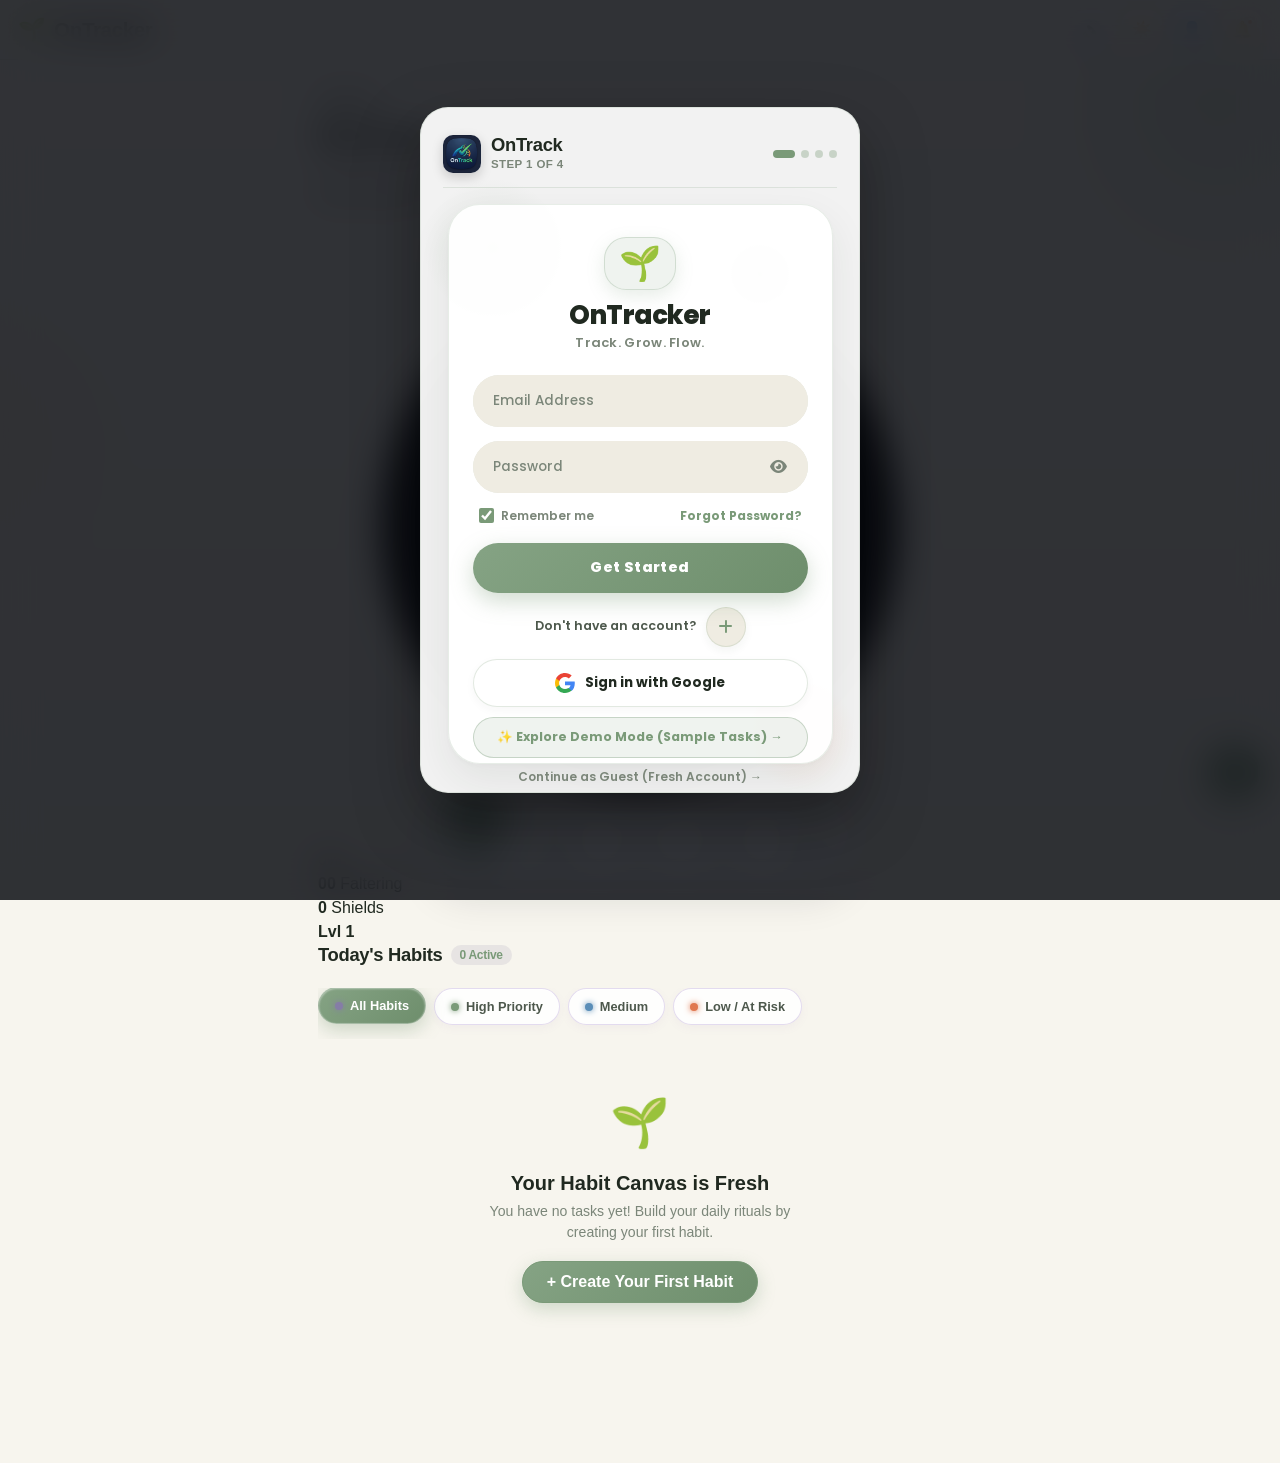
==== commit c0a87ed2: "feat(ui): reskin app to Template 1 Calm Light (Sage Green & Warm Cream)" ====
--- a/templates/index.html
+++ b/templates/index.html
@@ -31,8 +31,8 @@
   <!-- Top App Header -->
   <header class="app-header">
     <div class="brand-wrapper" style="display:flex; align-items:center; gap:8px;">
-      <img src="/static/icons/logo.png" alt="OnTrack Logo" style="width:28px; height:28px; border-radius:8px; object-fit:cover; box-shadow:0 2px 8px rgba(0,0,0,0.18);">
-      <div class="brand-title">OnTrack</div>
+      <span style="font-size:1.4rem;">🌱</span>
+      <div class="brand-title">OnTracker</div>
     </div>
     <div class="header-actions">
       <!-- Sound FX Toggle -->
@@ -67,7 +67,7 @@
     <section id="tab-tracker" class="tab-content-view active">
       
       <!-- Demo Mode Alert Banner -->
-      <div id="demo-mode-banner" style="display:none; background:linear-gradient(135deg, #6366F1 0%, #8B5CF6 100%); color:#FFF; border-radius:16px; padding:10px 14px; margin-bottom:16px; box-shadow:0 4px 15px rgba(99, 102, 241, 0.3); align-items:center; justify-content:space-between; gap:10px;">
+      <div id="demo-mode-banner" style="display:none; background:linear-gradient(135deg, #7A9A78 0%, #5E7C5C 100%); color:#FFF; border-radius:18px; padding:10px 14px; margin-bottom:16px; box-shadow:0 4px 15px rgba(122, 154, 120, 0.3); align-items:center; justify-content:space-between; gap:10px;">
         <div style="display:flex; align-items:center; gap:8px;">
           <span style="font-size:1.2rem;">👀</span>
           <div>
@@ -75,7 +75,7 @@
             <div style="font-size:0.72rem; opacity:0.9;">Viewing sample tasks & simulated data</div>
           </div>
         </div>
-        <button type="button" class="btn btn-sm btn-light rounded-pill px-3 py-1" style="font-size:0.75rem; font-weight:800; color:#6366F1;" onclick="FirebaseAuthManager.exitDemoMode()">
+        <button type="button" class="btn btn-sm btn-light rounded-pill px-3 py-1" style="font-size:0.75rem; font-weight:800; color:#5E7C5C;" onclick="FirebaseAuthManager.exitDemoMode()">
           Exit Demo
         </button>
       </div>
@@ -89,53 +89,41 @@
       <!-- Aria Oracle Predictive Failure Warning Banner -->
       <div id="aria-oracle-banner-container" style="display:none; margin-bottom:18px;"></div>
 
-      <!-- 4 KPI Cards (Screen 2 exact match) -->
-      <div class="kpi-cards-grid">
-        <!-- Card 1: Faltering Habits -->
-        <div class="kpi-stat-card">
-          <div class="kpi-top-row">
-            <div class="kpi-icon-pill peach">⚠️</div>
-            <span class="kpi-card-title">Faltering Habits</span>
-          </div>
-          <div id="kpi-faltering-count" class="kpi-big-number">00</div>
-          <div class="kpi-trend-sub">All habits on track</div>
-        </div>
-
-        <!-- Card 2: Revival / Consistency Rate -->
-        <div class="kpi-stat-card">
-          <div class="kpi-top-row">
-            <div class="kpi-icon-pill mint">🔄</div>
-            <span class="kpi-card-title">Consistency Rate</span>
-          </div>
-          <div id="kpi-today-rate" class="kpi-big-number">0%</div>
-          <div class="kpi-trend-sub positive" id="kpi-today-trend">Day-by-day progress</div>
-        </div>
-
-        <!-- Card 3: Streak Shields -->
-        <div class="kpi-stat-card">
-          <div class="kpi-top-row">
-            <div class="kpi-icon-pill purple">🛡️</div>
-            <span class="kpi-card-title">Streak Shields</span>
-          </div>
-          <div id="kpi-streak-shields" class="kpi-big-number">0</div>
-          <div class="kpi-trend-sub" id="kpi-shields-sub">Earned on Level Up</div>
-        </div>
-
-        <!-- Card 4: RPG Mastery Rank -->
-        <div class="kpi-stat-card">
-          <div class="kpi-top-row">
-            <div class="kpi-icon-pill sky">⭐</div>
-            <span class="kpi-card-title">RPG Rank</span>
-          </div>
-          <div id="kpi-rpg-level" class="kpi-big-number">Lvl 1</div>
-          <div class="kpi-trend-sub" id="kpi-rpg-title">Focus Novice</div>
-        </div>
-      </div>
-
-      <!-- Section Headline: Habit Queue -->
+      <!-- Daily Progress Hero Card (Matching Template 1 Screen 4) -->
+      <div class="template-daily-progress-card">
+        <div class="daily-progress-header">
+          <span class="daily-progress-title">Daily Progress</span>
+          <span class="daily-progress-subtitle">Consistency</span>
+        </div>
+        <div class="daily-progress-ring-container">
+          <svg class="daily-progress-svg" viewBox="0 0 100 100">
+            <circle class="daily-progress-bg-track" cx="50" cy="50" r="40"></circle>
+            <circle id="daily-progress-ring-bar" class="daily-progress-fill-track" cx="50" cy="50" r="40" stroke-dasharray="251.327" stroke-dashoffset="251.327"></circle>
+          </svg>
+          <div class="daily-progress-center-val">
+            <span id="kpi-today-rate" class="daily-progress-number">0%</span>
+          </div>
+        </div>
+        <div class="daily-progress-footer-stats">
+          <div class="stat-mini-pill" title="Faltering Habits">
+            <span class="pill-dot peach"></span>
+            <span><strong id="kpi-faltering-count">00</strong> Faltering</span>
+          </div>
+          <div class="stat-mini-pill" title="Streak Shields">
+            <span class="pill-dot amber"></span>
+            <span><strong id="kpi-streak-shields">0</strong> Shields</span>
+          </div>
+          <div class="stat-mini-pill" title="RPG Focus Rank">
+            <span class="pill-dot mint"></span>
+            <span><strong id="kpi-rpg-level">Lvl 1</strong> <span id="kpi-rpg-title" style="display:none;">Focus Novice</span></span>
+          </div>
+        </div>
+      </div>
+
+      <!-- Section Headline: Today's Habits (Screen 4 exact match) -->
       <div class="section-headline-row">
         <h4 class="section-title">
-          <span>Habit Queue</span>
+          <span>Today's Habits</span>
           <span id="active-habits-count-badge" class="section-counter">0 Active</span>
         </h4>
       </div>
@@ -176,14 +164,14 @@
     <section id="tab-stacks" class="tab-content-view">
       <div class="section-headline-row">
         <h4 class="section-title">
-          <span>⛓️ Atomic Habit Stacks</span>
+          <span>Habit Stacks</span>
         </h4>
-        <button class="btn btn-sm btn-outline-primary rounded-pill px-3 shadow-sm" data-bs-toggle="modal" data-bs-target="#modal-add-stack" style="font-weight:700;">
-          + Add Stack
+        <button class="btn btn-sm btn-primary rounded-pill px-3 shadow-sm" data-bs-toggle="modal" data-bs-target="#modal-add-stack" style="font-weight:700;">
+          + Create Stack
         </button>
       </div>
-      <p style="font-size:0.8rem; color:var(--text-muted); margin-bottom:14px;">
-        Anchor new habits onto existing daily routines (<em>Atomic Habits</em> by James Clear).
+      <p style="font-size:0.82rem; color:var(--text-muted); margin-bottom:16px;">
+        Chained routines to build better patterns.
       </p>
 
       <!-- Habit Stacks Flow Visualizer -->
@@ -207,7 +195,7 @@
       </div>
     </section>
 
-    <!-- ================= TAB 3: ARIA AI HABIT COACH (SCREEN 1 EXACT MATCH) ================= -->
+    <!-- ================= TAB 3: ARIA AI COACH (SCREEN 6 EXACT MATCH) ================= -->
     <section id="tab-aria" class="tab-content-view">
       <div class="aria-view-container">
         
@@ -216,12 +204,26 @@
           <div class="aria-sparkle-halo">
             <span class="star">✦</span>
           </div>
-          <h2 class="aria-greeting-title">Hey, I'm <span>Aria</span></h2>
-          <p class="aria-subtext">Revive faltering habits with a clear AI-powered comeback plan and atomic stacks.</p>
-        </div>
-
-        <!-- Quick Prompt Pills (Screen 1 Glassmorphic Cards) -->
+          <h2 class="aria-greeting-title">AI <span>Guide</span></h2>
+          <p class="aria-subtext">Ask AI Tracker Companion for routines and consistency advice.</p>
+        </div>
+
+        <!-- Quick Prompt Pills (Screen 6 Glassmorphic Cards) -->
         <div class="aria-prompt-pills-wrap">
+          <button class="aria-prompt-pill" data-prompt="Suggest a morning routine">
+            <div class="prompt-left">
+              <span>🌅</span>
+              <span>Suggest a morning routine</span>
+            </div>
+            <span class="prompt-arrow">›</span>
+          </button>
+          <button class="aria-prompt-pill" data-prompt="Help me stay consistent">
+            <div class="prompt-left">
+              <span>🎯</span>
+              <span>Help me stay consistent</span>
+            </div>
+            <span class="prompt-arrow">›</span>
+          </button>
           <button class="aria-prompt-pill" data-prompt="Analyze all my habits and find where I struggle">
             <div class="prompt-left">
               <span>📊</span>
@@ -232,21 +234,7 @@
           <button class="aria-prompt-pill" data-prompt="Define an atomic habit stack for my study schedule">
             <div class="prompt-left">
               <span>⚡</span>
-              <span>Define my habit stack</span>
-            </div>
-            <span class="prompt-arrow">›</span>
-          </button>
-          <button class="aria-prompt-pill" data-prompt="Create a 7 days comeback sprint for my missed habits">
-            <div class="prompt-left">
-              <span>📅</span>
-              <span>7 days comeback plan</span>
-            </div>
-            <span class="prompt-arrow">›</span>
-          </button>
-          <button class="aria-prompt-pill" data-prompt="I feel tired and unmotivated today, how do I start?">
-            <div class="prompt-left">
-              <span>❤️</span>
-              <span>Motivation to restart</span>
+              <span>Define an atomic habit stack</span>
             </div>
             <span class="prompt-arrow">›</span>
           </button>
@@ -257,23 +245,28 @@
           <div class="aria-message aria-bot-msg">
             <div class="aria-avatar-icon">✦</div>
             <div class="msg-bubble" id="aria-welcome-bubble">
-              Welcome to OnTrack! You're on track with your study and consistency habits today. What would you like to accomplish next?
-            </div>
-          </div>
-        </div>
-
-        <!-- Floating Input Bar (Screen 1 bottom) -->
+              Welcome to OnTracker! You're on track with your study and consistency habits today. What would you like to accomplish next?
+            </div>
+          </div>
+        </div>
+
+        <!-- Floating Input Bar (Screen 6 bottom) -->
         <div class="aria-input-bar-wrap">
           <button class="btn-aria-add-context" title="Attach context">+</button>
-          <input type="text" id="aria-chat-input" class="aria-input-field" placeholder="Ask Aria anything about your habits...">
+          <input type="text" id="aria-chat-input" class="aria-input-field" placeholder="Message...">
           <button id="btn-aria-send" class="btn-aria-send-round" title="Send">➤</button>
         </div>
 
       </div>
     </section>
 
-    <!-- ================= TAB 4: IDENTITY LEVELING RPG & DUELS ================= -->
+    <!-- ================= TAB 4: GUILD / COMMUNITIES & RPG LEVELING (SCREEN 7 EXACT MATCH) ================= -->
     <section id="tab-rpg" class="tab-content-view">
+      <div class="section-headline-row mb-3">
+        <h4 class="section-title">
+          <span>Guild / Communities</span>
+        </h4>
+      </div>
       
       <!-- RPG Hero Character Sheet -->
       <div class="rpg-hero-card">
@@ -549,7 +542,7 @@
               <div class="toggle-setting-title">
                 <span>🌙</span> OLED Dark Mode
               </div>
-              <div class="toggle-setting-desc">Switch between Luminous Light & Midnight Dark</div>
+              <div class="toggle-setting-desc">App Theme (Calm Light / Calm Dark)</div>
             </div>
             <label class="ontrack-switch">
               <input type="checkbox" id="toggle-dark-mode">
@@ -775,7 +768,7 @@
             <!-- Loop Palette Color Picker -->
             <div class="mb-3">
               <label class="form-label" style="font-size:0.8rem; font-weight:700;">Habit Color</label>
-              <input type="hidden" id="input-habit-color" value="#7C5CFC">
+              <input type="hidden" id="input-habit-color" value="#7A9A78">
               <div id="palette-picker-container" style="display:flex; flex-wrap:wrap; gap:8px;"></div>
             </div>
 
@@ -1169,7 +1162,7 @@
                         </label>
                       </div>
 
-                      <button type="submit" class="neu-main-btn">SIGN UP</button>
+                      <button type="submit" class="neu-main-btn">Get Started</button>
                     </form>
 
                     <div class="neu-switch-area">
@@ -1224,10 +1217,10 @@
               <!-- Front: Welcome / Login Panel -->
               <div class="neu-form-panel neu-login-panel">
                 <div class="neu-logo">
-                  <i class="fa-solid fa-lock"></i>
+                  🌱
                 </div>
-                <h1 class="neu-title">Welcome</h1>
-                <p class="neu-subtitle">Login to continue your journey</p>
+                <h1 class="neu-title">OnTracker</h1>
+                <p class="neu-subtitle">Track. Grow. Flow.</p>
 
                 <form id="onboarding-form-signin">
                   <!-- Email -->
@@ -1257,7 +1250,7 @@
                     <a href="#" onclick="alert('Password reset link has been dispatched to your email.'); return false;">Forgot Password?</a>
                   </div>
 
-                  <button type="submit" class="neu-main-btn">LOGIN</button>
+                  <button type="submit" class="neu-main-btn">Get Started</button>
                 </form>
 
                 <div class="neu-switch-area">
@@ -1291,10 +1284,10 @@
               <!-- Back: Create Account Panel (NO Name Field, As Requested!) -->
               <div class="neu-form-panel neu-signup-panel">
                 <div class="neu-logo">
-                  <i class="fa-solid fa-user"></i>
+                  🌱
                 </div>
-                <h1 class="neu-title">Create Account</h1>
-                <p class="neu-subtitle">Sign up to get started</p>
+                <h1 class="neu-title">OnTracker</h1>
+                <p class="neu-subtitle">Track. Grow. Flow.</p>
 
                 <form id="onboarding-form-create">
                   <!-- Email Address -->
@@ -1334,7 +1327,7 @@
                     </label>
                   </div>
 
-                  <button type="submit" class="neu-main-btn">SIGN UP</button>
+                  <button type="submit" class="neu-main-btn">Get Started</button>
                 </form>
 
                 <div class="neu-switch-area">
@@ -1354,39 +1347,39 @@
         </div>
       </div>
 
-      <!-- STEP 2: NOTIFICATION & STORAGE PERMISSIONS (SECOND STEP) -->
+      <!-- STEP 2: NOTIFICATION & STORAGE PERMISSIONS (SECOND STEP - TEMPLATE 1 DESIGN) -->
       <div id="onboarding-step-2" class="onboarding-step-pane" style="display:none;">
-        <div class="onboarding-step-icon">🔔</div>
-        <h4 class="onboarding-step-title">App Permissions</h4>
-        <p class="onboarding-step-desc">
-          Allow notifications to receive habit cues and keep your streaks alive without forgetting:
-        </p>
-
-        <!-- Permission Card 1: Notifications -->
-        <div class="onboarding-perm-card">
-          <div class="onboarding-perm-icon">🔔</div>
-          <div class="onboarding-perm-body">
-            <div class="onboarding-perm-title">Habit Reminders & Streaks</div>
-            <div class="onboarding-perm-desc">Push notifications at your scheduled habit slots so you never break the chain.</div>
-          </div>
-          <button type="button" id="btn-allow-notifications" class="btn btn-sm btn-outline-primary rounded-pill px-3" style="font-size:0.75rem; font-weight:700; white-space:nowrap;">
-            Allow
-          </button>
-        </div>
-
-        <!-- Permission Card 2: Local Storage -->
-        <div class="onboarding-perm-card">
-          <div class="onboarding-perm-icon">💾</div>
-          <div class="onboarding-perm-body">
-            <div class="onboarding-perm-title">Private Local Storage</div>
-            <div class="onboarding-perm-desc">Saves all habits, check-ins, and study timers securely offline on this device.</div>
-          </div>
-          <span class="badge bg-success-subtle text-success rounded-pill px-3 py-2" style="font-weight:700; font-size:0.75rem;">
-            ✓ Granted
-          </span>
-        </div>
-
-        <button type="button" id="onboarding-btn-step2-next" class="btn btn-primary w-100 rounded-pill py-2 mt-4 font-weight-bold shadow-sm" style="font-weight:700;">
+        <!-- Template 1 Permission Card 1: Notification Permission -->
+        <div class="template-perm-card">
+          <div class="template-perm-badge peach">🔔</div>
+          <div class="template-perm-title">Notification Permission</div>
+          <div class="template-perm-desc">Stay on track with friendly reminders.</div>
+          <div class="template-perm-actions">
+            <button type="button" id="btn-allow-notifications" class="btn btn-primary w-100 rounded-pill py-2" style="font-weight:700;">
+              Allow
+            </button>
+            <button type="button" class="btn btn-secondary w-100 rounded-pill py-2" style="font-weight:700;" onclick="OnboardingManager.goToStep(3)">
+              Not Now
+            </button>
+          </div>
+        </div>
+
+        <!-- Template 1 Permission Card 2: Storage Permission -->
+        <div class="template-perm-card mt-3">
+          <div class="template-perm-badge amber">📁</div>
+          <div class="template-perm-title">Storage Permission</div>
+          <div class="template-perm-desc">Save your backup progress and custom files.</div>
+          <div class="template-perm-actions">
+            <button type="button" class="btn btn-primary w-100 rounded-pill py-2" style="font-weight:700;" onclick="OnboardingManager.goToStep(3)">
+              Allow
+            </button>
+            <button type="button" class="btn btn-secondary w-100 rounded-pill py-2" style="font-weight:700;" onclick="OnboardingManager.goToStep(3)">
+              Not Now
+            </button>
+          </div>
+        </div>
+
+        <button type="button" id="onboarding-btn-step2-next" class="btn btn-primary w-100 rounded-pill py-2 mt-3 font-weight-bold shadow-sm" style="font-weight:700;">
           Continue to Age →
         </button>
       </div>
--- a/static/css/themes.css
+++ b/static/css/themes.css
@@ -1,60 +1,66 @@
 /* ============================================================
-   ReviveHabit / Loop AI - Luminous Design System & Themes
-   Inspired by Loop Habit Tracker + ReviveAI Modern Ergonomics
+   OnTracker - Calm Design System & Themes
+   Template 1: Calm Light (Sage Green, Matcha & Warm Cream)
+   Template 2: Calm Dark (Deep Forest Charcoal & Matcha Green)
    ============================================================ */
 
 :root, [data-theme="light"] {
-  /* Luminous Pastel Dream Aesthetic (Default from ReviveAI Mockup) */
-  --bg-primary: #FAF7FC;
-  --bg-gradient: linear-gradient(180deg, #FAF7FD 0%, #F4EEF9 50%, #EFE8F6 100%);
-  --bg-secondary: #F0EAF7;
-  --bg-card: rgba(255, 255, 255, 0.88);
-  --bg-card-hover: rgba(255, 255, 255, 0.96);
-  --bg-glass: rgba(255, 255, 255, 0.85);
+  /* Template 1: Calm Light (Sage Green, Matcha & Warm Cream) */
+  --bg-primary: #F7F5EE;
+  --bg-gradient: linear-gradient(180deg, #FBF9F4 0%, #F7F5EE 50%, #F1EFE6 100%);
+  --bg-secondary: #EFECE2;
+  --bg-card: rgba(255, 255, 255, 0.94);
+  --bg-card-hover: #FFFFFF;
+  --bg-glass: rgba(247, 245, 238, 0.88);
   
-  --border-color: rgba(226, 218, 238, 0.7);
-  --border-color-strong: rgba(196, 181, 224, 0.8);
+  --border-color: rgba(122, 154, 120, 0.18);
+  --border-color-strong: rgba(122, 154, 120, 0.35);
   
-  --text-primary: #1E1B2E;
-  --text-secondary: #58536E;
-  --text-muted: #8C86A0;
+  --text-primary: #202920;
+  --text-secondary: #4D584C;
+  --text-muted: #7B8679;
   
-  --accent-primary: #7C5CFC;
-  --accent-primary-hover: #6744ED;
-  --accent-glow: rgba(124, 92, 252, 0.28);
-  --accent-gradient: linear-gradient(135deg, #8A63F8 0%, #6839ED 100%);
+  --accent-primary: #7A9A78;
+  --accent-primary-hover: #6A8B68;
+  --accent-glow: rgba(122, 154, 120, 0.30);
+  --accent-gradient: linear-gradient(135deg, #85A384 0%, #6E8E6C 100%);
   
-  --mint: #10B981;
-  --mint-bg: rgba(16, 185, 129, 0.12);
-  --mint-border: rgba(16, 185, 129, 0.3);
+  /* Palette Tokens from Template 1 */
+  --mint: #7A9A78;
+  --mint-bg: rgba(122, 154, 120, 0.14);
+  --mint-border: rgba(122, 154, 120, 0.32);
   
-  --sky: #3B82F6;
-  --sky-bg: rgba(59, 130, 246, 0.12);
-  --sky-border: rgba(59, 130, 246, 0.3);
+  --sky: #5A8EB8;
+  --sky-bg: rgba(216, 232, 245, 0.7);
+  --sky-border: rgba(90, 142, 184, 0.32);
   
-  --peach: #FF7043;
-  --peach-bg: rgba(255, 112, 67, 0.14);
-  --peach-border: rgba(255, 112, 67, 0.35);
+  --peach: #E07850;
+  --peach-bg: rgba(254, 232, 220, 0.85);
+  --peach-border: rgba(247, 185, 154, 0.45);
   
-  --purple: #8B5CF6;
-  --purple-bg: rgba(139, 92, 246, 0.14);
-  --purple-border: rgba(139, 92, 246, 0.35);
+  --amber: #D19438;
+  --amber-bg: rgba(253, 236, 200, 0.85);
+  --amber-border: rgba(245, 206, 123, 0.45);
   
-  --success: #10B981;
-  --warning: #F59E0B;
-  --danger: #EF4444;
-  --skipped-bg: rgba(245, 158, 11, 0.14);
-  --skipped-border: #F59E0B;
+  --purple: #857DA6;
+  --purple-bg: rgba(133, 125, 166, 0.14);
+  --purple-border: rgba(133, 125, 166, 0.32);
   
-  /* Floating Dock Navigation */
+  --success: #7A9A78;
+  --warning: #D19438;
+  --danger: #D9534F;
+  --skipped-bg: rgba(245, 206, 123, 0.18);
+  --skipped-border: #D19438;
+  
+  /* Floating Dock Navigation (Matching Template 1) */
   --dock-bg: #FFFFFF;
-  --dock-border: rgba(226, 218, 238, 0.7);
-  --dock-shadow: 0 16px 40px rgba(120, 100, 170, 0.16);
-  --dock-active: #22C55E;
+  --dock-border: rgba(122, 154, 120, 0.18);
+  --dock-shadow: 0 16px 40px rgba(40, 50, 40, 0.08);
+  --dock-active: #7A9A78;
   
-  --shadow-sm: 0 3px 8px rgba(130, 110, 170, 0.05);
-  --shadow-md: 0 8px 24px rgba(130, 110, 170, 0.08);
-  --shadow-lg: 0 16px 36px rgba(130, 110, 170, 0.14);
+  --shadow-sm: 0 3px 8px rgba(40, 50, 40, 0.04);
+  --shadow-md: 0 8px 24px rgba(40, 50, 40, 0.06);
+  --shadow-lg: 0 16px 36px rgba(40, 50, 40, 0.10);
   
   --radius-xs: 8px;
   --radius-sm: 12px;
@@ -62,115 +68,124 @@
   --radius-lg: 24px;
   --radius-full: 9999px;
   
-  --calendar-day-bg: rgba(255, 255, 255, 0.6);
-  --calendar-day-hover: #EDE6F7;
+  --calendar-day-bg: rgba(255, 255, 255, 0.7);
+  --calendar-day-hover: #EFECE2;
 }
 
 [data-theme="dark"] {
-  --bg-primary: #0F0E17;
-  --bg-gradient: linear-gradient(180deg, #13111C 0%, #0F0E17 100%);
-  --bg-secondary: #1A1726;
-  --bg-card: rgba(28, 25, 41, 0.88);
-  --bg-card-hover: rgba(38, 33, 56, 0.96);
-  --bg-glass: rgba(24, 21, 36, 0.85);
+  /* Template 2: Calm Dark (Matcha Charcoal) */
+  --bg-primary: #1A211B;
+  --bg-gradient: linear-gradient(180deg, #1E261F 0%, #151A15 100%);
+  --bg-secondary: #242D25;
+  --bg-card: rgba(32, 41, 33, 0.90);
+  --bg-card-hover: rgba(40, 52, 42, 0.96);
+  --bg-glass: rgba(26, 33, 27, 0.88);
   
-  --border-color: rgba(255, 255, 255, 0.09);
-  --border-color-strong: rgba(255, 255, 255, 0.18);
+  --border-color: rgba(122, 154, 120, 0.20);
+  --border-color-strong: rgba(122, 154, 120, 0.38);
   
-  --text-primary: #F8F7FC;
-  --text-secondary: #A6A0BC;
-  --text-muted: #6E6886;
+  --text-primary: #F2F4F0;
+  --text-secondary: #B4BEB2;
+  --text-muted: #7E8A7C;
   
-  --accent-primary: #947BFD;
-  --accent-primary-hover: #8364FC;
-  --accent-glow: rgba(148, 123, 253, 0.35);
-  --accent-gradient: linear-gradient(135deg, #947BFD 0%, #704BF6 100%);
+  --accent-primary: #85A384;
+  --accent-primary-hover: #96B495;
+  --accent-glow: rgba(133, 163, 132, 0.35);
+  --accent-gradient: linear-gradient(135deg, #85A384 0%, #6E8E6C 100%);
   
-  --mint: #34D399;
-  --mint-bg: rgba(52, 211, 153, 0.16);
-  --mint-border: rgba(52, 211, 153, 0.35);
+  --mint: #85A384;
+  --mint-bg: rgba(133, 163, 132, 0.18);
+  --mint-border: rgba(133, 163, 132, 0.35);
   
-  --sky: #60A5FA;
-  --sky-bg: rgba(96, 165, 250, 0.16);
-  --sky-border: rgba(96, 165, 250, 0.35);
+  --sky: #6FA2CC;
+  --sky-bg: rgba(111, 162, 204, 0.18);
+  --sky-border: rgba(111, 162, 204, 0.35);
   
-  --peach: #FB923C;
-  --peach-bg: rgba(251, 146, 60, 0.16);
-  --peach-border: rgba(251, 146, 60, 0.35);
+  --peach: #F09A7A;
+  --peach-bg: rgba(240, 154, 122, 0.18);
+  --peach-border: rgba(240, 154, 122, 0.35);
   
-  --purple: #A78BFA;
-  --purple-bg: rgba(167, 139, 250, 0.16);
-  --purple-border: rgba(167, 139, 250, 0.35);
+  --amber: #E2B663;
+  --amber-bg: rgba(226, 182, 99, 0.18);
+  --amber-border: rgba(226, 182, 99, 0.35);
   
-  --success: #34D399;
-  --warning: #FBBF24;
-  --danger: #F87171;
-  --skipped-bg: rgba(251, 191, 36, 0.16);
-  --skipped-border: #FBBF24;
+  --purple: #A29ABF;
+  --purple-bg: rgba(162, 154, 191, 0.18);
+  --purple-border: rgba(162, 154, 191, 0.35);
   
-  --dock-bg: #1A1726;
-  --dock-border: rgba(255, 255, 255, 0.1);
-  --dock-shadow: 0 16px 40px rgba(0, 0, 0, 0.5);
-  --dock-active: #22C55E;
+  --success: #85A384;
+  --warning: #E2B663;
+  --danger: #E57373;
+  --skipped-bg: rgba(226, 182, 99, 0.18);
+  --skipped-border: #E2B663;
   
-  --shadow-sm: 0 3px 8px rgba(0, 0, 0, 0.25);
-  --shadow-md: 0 8px 24px rgba(0, 0, 0, 0.35);
-  --shadow-lg: 0 16px 36px rgba(0, 0, 0, 0.5);
+  --dock-bg: #202920;
+  --dock-border: rgba(122, 154, 120, 0.22);
+  --dock-shadow: 0 16px 40px rgba(0, 0, 0, 0.55);
+  --dock-active: #85A384;
   
-  --calendar-day-bg: rgba(255, 255, 255, 0.04);
-  --calendar-day-hover: rgba(255, 255, 255, 0.09);
+  --shadow-sm: 0 3px 8px rgba(0, 0, 0, 0.3);
+  --shadow-md: 0 8px 24px rgba(0, 0, 0, 0.4);
+  --shadow-lg: 0 16px 36px rgba(0, 0, 0, 0.55);
+  
+  --calendar-day-bg: rgba(255, 255, 255, 0.05);
+  --calendar-day-hover: rgba(255, 255, 255, 0.10);
 }
 
 [data-theme="paper"] {
-  --bg-primary: #F7F4EB;
-  --bg-gradient: linear-gradient(180deg, #FBF9F2 0%, #F5F1E6 100%);
-  --bg-secondary: #EBE5D5;
-  --bg-card: rgba(253, 251, 247, 0.92);
+  --bg-primary: #F5F2E8;
+  --bg-gradient: linear-gradient(180deg, #FBF8F0 0%, #F1ECE0 100%);
+  --bg-secondary: #EAE4D4;
+  --bg-card: rgba(254, 252, 248, 0.94);
   --bg-card-hover: #FFFFFF;
-  --bg-glass: rgba(247, 244, 235, 0.9);
+  --bg-glass: rgba(245, 242, 232, 0.90);
   
-  --border-color: #E2DAC8;
-  --border-color-strong: #CDC3AD;
+  --border-color: #DFD7C4;
+  --border-color-strong: #CFC5AE;
   
-  --text-primary: #2C261E;
-  --text-secondary: #655B4C;
-  --text-muted: #958B7B;
+  --text-primary: #28241D;
+  --text-secondary: #5D5446;
+  --text-muted: #8E8472;
   
-  --accent-primary: #92400E;
-  --accent-primary-hover: #78350F;
-  --accent-glow: rgba(146, 64, 14, 0.25);
-  --accent-gradient: linear-gradient(135deg, #A1501D 0%, #7B340B 100%);
+  --accent-primary: #6E8B6C;
+  --accent-primary-hover: #5A7558;
+  --accent-glow: rgba(110, 139, 108, 0.25);
+  --accent-gradient: linear-gradient(135deg, #7A9A78 0%, #5E7C5C 100%);
   
-  --mint: #2E7D32;
-  --mint-bg: rgba(46, 125, 50, 0.12);
-  --mint-border: rgba(46, 125, 50, 0.3);
+  --mint: #6E8B6C;
+  --mint-bg: rgba(110, 139, 108, 0.14);
+  --mint-border: rgba(110, 139, 108, 0.32);
   
-  --sky: #1565C0;
-  --sky-bg: rgba(21, 101, 192, 0.12);
-  --sky-border: rgba(21, 101, 192, 0.3);
+  --sky: #4A7A9B;
+  --sky-bg: rgba(74, 122, 155, 0.14);
+  --sky-border: rgba(74, 122, 155, 0.32);
   
-  --peach: #C2410C;
-  --peach-bg: rgba(194, 65, 12, 0.12);
-  --peach-border: rgba(194, 65, 12, 0.3);
+  --peach: #C86848;
+  --peach-bg: rgba(200, 104, 72, 0.14);
+  --peach-border: rgba(200, 104, 72, 0.32);
   
-  --purple: #6B21A8;
-  --purple-bg: rgba(107, 33, 168, 0.12);
-  --purple-border: rgba(107, 33, 168, 0.3);
+  --amber: #B88328;
+  --amber-bg: rgba(184, 131, 40, 0.14);
+  --amber-border: rgba(184, 131, 40, 0.32);
   
-  --success: #2E7D32;
-  --warning: #B45309;
-  --danger: #B91C1C;
-  --skipped-bg: rgba(180, 83, 9, 0.14);
-  --skipped-border: #B45309;
+  --purple: #786C94;
+  --purple-bg: rgba(120, 108, 148, 0.14);
+  --purple-border: rgba(120, 108, 148, 0.32);
   
-  --dock-bg: #FDFBF7;
-  --dock-border: #E2DAC8;
-  --dock-shadow: 0 16px 36px rgba(44, 38, 30, 0.12);
-  --dock-active: #22C55E;
+  --success: #6E8B6C;
+  --warning: #B88328;
+  --danger: #B34A4A;
+  --skipped-bg: rgba(184, 131, 40, 0.14);
+  --skipped-border: #B88328;
   
-  --shadow-sm: 0 3px 8px rgba(44, 38, 30, 0.05);
-  --shadow-md: 0 8px 24px rgba(44, 38, 30, 0.08);
-  --shadow-lg: 0 16px 36px rgba(44, 38, 30, 0.12);
+  --dock-bg: #FCFAF5;
+  --dock-border: #DFD7C4;
+  --dock-shadow: 0 16px 36px rgba(40, 36, 29, 0.10);
+  --dock-active: #6E8B6C;
+  
+  --shadow-sm: 0 3px 8px rgba(40, 36, 29, 0.05);
+  --shadow-md: 0 8px 24px rgba(40, 36, 29, 0.08);
+  --shadow-lg: 0 16px 36px rgba(40, 36, 29, 0.12);
   
   --calendar-day-bg: rgba(0, 0, 0, 0.03);
   --calendar-day-hover: rgba(0, 0, 0, 0.06);
--- a/static/css/mobile-app.css
+++ b/static/css/mobile-app.css
@@ -38,7 +38,7 @@
   width: 380px;
   height: 380px;
   border-radius: 50%;
-  background: radial-gradient(circle, rgba(196, 168, 255, 0.28) 0%, rgba(196, 168, 255, 0) 70%);
+  background: radial-gradient(circle, rgba(133, 163, 132, 0.18) 0%, rgba(133, 163, 132, 0) 70%);
   pointer-events: none;
   z-index: 0;
 }
@@ -51,7 +51,7 @@
   width: 320px;
   height: 320px;
   border-radius: 50%;
-  background: radial-gradient(circle, rgba(255, 200, 225, 0.22) 0%, rgba(255, 200, 225, 0) 70%);
+  background: radial-gradient(circle, rgba(247, 185, 154, 0.16) 0%, rgba(247, 185, 154, 0) 70%);
   pointer-events: none;
   z-index: 0;
 }
@@ -430,14 +430,14 @@
 .status-filter-pill:hover {
   transform: translateY(-2px);
   border-color: var(--accent-primary);
-  box-shadow: 0 6px 14px rgba(124, 92, 252, 0.15);
+  box-shadow: 0 6px 14px rgba(122, 154, 120, 0.2);
 }
 
 .status-filter-pill.active {
   background: var(--accent-gradient);
   color: #FFFFFF;
   border-color: rgba(255, 255, 255, 0.3);
-  box-shadow: 0 6px 18px rgba(124, 92, 252, 0.35), inset 0 1px 2px rgba(255, 255, 255, 0.45);
+  box-shadow: 0 6px 18px rgba(122, 154, 120, 0.35), inset 0 1px 2px rgba(255, 255, 255, 0.45);
   transform: translateY(-1px);
 }
 
@@ -703,12 +703,12 @@
   width: 76px;
   height: 76px;
   border-radius: 50%;
-  background: linear-gradient(135deg, rgba(167, 139, 250, 0.35) 0%, rgba(124, 92, 252, 0.2) 100%);
+  background: linear-gradient(135deg, rgba(133, 163, 132, 0.35) 0%, rgba(110, 142, 108, 0.2) 100%);
   display: flex;
   align-items: center;
   justify-content: center;
   margin: 0 auto 14px auto;
-  box-shadow: 0 0 36px rgba(139, 92, 246, 0.35), inset 0 2px 4px rgba(255, 255, 255, 0.6);
+  box-shadow: 0 0 36px rgba(122, 154, 120, 0.35), inset 0 2px 4px rgba(255, 255, 255, 0.6);
   border: 2px solid rgba(255, 255, 255, 0.8);
 }
 
@@ -734,7 +734,7 @@
 }
 
 .aria-greeting-title span {
-  background: linear-gradient(135deg, #7C5CFC 0%, #C084FC 100%);
+  background: linear-gradient(135deg, #7A9A78 0%, #5E7C5C 100%);
   -webkit-background-clip: text;
   -webkit-text-fill-color: transparent;
 }
@@ -837,7 +837,7 @@
 .aria-action-chip {
   background: rgba(124, 92, 252, 0.1);
   border: 1px solid rgba(124, 92, 252, 0.25);
-  color: #6D28D9;
+  color: #385E36;
   border-radius: 999px;
   padding: 6px 14px;
   font-size: 0.8rem;
@@ -850,7 +850,7 @@
 }
 
 .aria-action-chip:hover {
-  background: #7C5CFC;
+  background: #7A9A78;
   color: #FFFFFF;
   transform: translateY(-1px);
   box-shadow: 0 4px 12px rgba(124, 92, 252, 0.3);
@@ -1189,20 +1189,20 @@
 
 /* Glowing Shield Button */
 .btn-use-shield {
-  background: linear-gradient(135deg, #8B5CF6 0%, #6D28D9 100%);
-  color: white;
-  border: 1px solid rgba(255, 255, 255, 0.3);
+  background: linear-gradient(135deg, #F5CE7B 0%, #D19438 100%);
+  color: #202920;
+  border: 1px solid rgba(255, 255, 255, 0.4);
   padding: 6px 14px;
   border-radius: var(--radius-full);
   font-size: 0.76rem;
   font-weight: 800;
-  box-shadow: 0 5px 16px rgba(139, 92, 246, 0.35), inset 0 1px 2px rgba(255, 255, 255, 0.45);
+  box-shadow: 0 5px 16px rgba(209, 148, 56, 0.35), inset 0 1px 2px rgba(255, 255, 255, 0.45);
   transition: all 0.22s cubic-bezier(0.34, 1.56, 0.64, 1);
 }
 
 .btn-use-shield:hover {
   transform: translateY(-2px);
-  box-shadow: 0 8px 22px rgba(139, 92, 246, 0.45);
+  box-shadow: 0 8px 22px rgba(209, 148, 56, 0.45);
 }
 
 .rpg-xp-track-bg {
@@ -1516,8 +1516,8 @@
   width: 58px;
   height: 58px;
   border-radius: 50%;
-  background: linear-gradient(135deg, #22C55E 0%, #16A34A 100%);
-  box-shadow: 0 10px 26px rgba(34, 197, 94, 0.65), 0 0 35px rgba(34, 197, 94, 0.45);
+  background: linear-gradient(135deg, #85A384 0%, #6E8E6C 100%);
+  box-shadow: 0 10px 26px rgba(122, 154, 120, 0.65), 0 0 32px rgba(122, 154, 120, 0.45);
   border: 3.5px solid var(--dock-bg, #FFFFFF);
   pointer-events: none;
   z-index: 3;
@@ -1532,7 +1532,7 @@
   transform: translateX(-50%);
   width: 48px;
   height: 36px;
-  background: radial-gradient(ellipse at top, rgba(34, 197, 94, 0.35) 0%, rgba(34, 197, 94, 0.1) 50%, transparent 80%);
+  background: radial-gradient(ellipse at top, rgba(122, 154, 120, 0.35) 0%, rgba(122, 154, 120, 0.1) 50%, transparent 80%);
   border-radius: 50%;
   pointer-events: none;
   z-index: 2;
@@ -1540,10 +1540,10 @@
 
 @keyframes glowingPulse {
   0%, 100% {
-    box-shadow: 0 10px 24px rgba(34, 197, 94, 0.65), 0 0 32px rgba(34, 197, 94, 0.4);
+    box-shadow: 0 10px 24px rgba(122, 154, 120, 0.65), 0 0 32px rgba(122, 154, 120, 0.4);
   }
   50% {
-    box-shadow: 0 12px 30px rgba(34, 197, 94, 0.8), 0 0 42px rgba(34, 197, 94, 0.55);
+    box-shadow: 0 12px 30px rgba(122, 154, 120, 0.8), 0 0 42px rgba(122, 154, 120, 0.55);
   }
 }
 
@@ -1609,12 +1609,12 @@
   width: 52px;
   height: 52px;
   border-radius: 50%;
-  background: linear-gradient(135deg, #8B5CF6 0%, #6D28D9 100%);
+  background: var(--accent-gradient);
   color: white;
   display: flex;
   align-items: center;
   justify-content: center;
-  box-shadow: 0 10px 28px rgba(139, 92, 246, 0.45), inset 0 2px 4px rgba(255, 255, 255, 0.5);
+  box-shadow: 0 10px 28px rgba(122, 154, 120, 0.45), inset 0 2px 4px rgba(255, 255, 255, 0.5);
   border: 2px solid rgba(255, 255, 255, 0.4);
   font-size: 1.6rem;
   z-index: 1030;
@@ -1623,7 +1623,7 @@
 
 .fab-add-habit:hover {
   transform: translateY(-3px) scale(1.08) rotate(90deg);
-  box-shadow: 0 14px 34px rgba(139, 92, 246, 0.6);
+  box-shadow: 0 14px 34px rgba(122, 154, 120, 0.6);
 }
 
 .fab-add-habit:active {
@@ -2780,3 +2780,200 @@
   border-color: var(--accent-primary);
   color: #FFFFFF;
 }
+
+/* ============================================================
+   TEMPLATE 1: CALM LIGHT (SAGE GREEN, MATCHA & WARM CREAM)
+   Modern Ergonomic Pill Styling & Tactile Surfaces
+   ============================================================ */
+
+/* Primary and Action Pill Buttons */
+.btn-primary,
+.btn-action-primary,
+.btn-complete-stack,
+.btn-action-main {
+  background: var(--accent-gradient, linear-gradient(135deg, #85A384 0%, #6E8E6C 100%)) !important;
+  background-color: var(--accent-primary, #7A9A78) !important;
+  border-color: var(--accent-primary, #7A9A78) !important;
+  color: #FFFFFF !important;
+  border-radius: 9999px !important;
+  box-shadow: 0 6px 18px rgba(122, 154, 120, 0.32) !important;
+  font-weight: 700 !important;
+  transition: all 0.22s cubic-bezier(0.34, 1.56, 0.64, 1) !important;
+}
+
+.btn-primary:hover,
+.btn-action-primary:hover,
+.btn-complete-stack:hover,
+.btn-action-main:hover {
+  background-color: var(--accent-primary-hover, #6A8B68) !important;
+  border-color: var(--accent-primary-hover, #6A8B68) !important;
+  transform: translateY(-2px) !important;
+  box-shadow: 0 8px 24px rgba(122, 154, 120, 0.45) !important;
+}
+
+.btn-primary:active,
+.btn-action-primary:active {
+  transform: scale(0.96) !important;
+}
+
+/* Secondary & Neutral Pill Buttons (Not Now / Cancel / Back) */
+.btn-secondary,
+.btn-neutral-pill,
+.btn-not-now {
+  background: var(--bg-secondary, #EFECE2) !important;
+  border: 1.5px solid var(--border-color, rgba(122, 154, 120, 0.2)) !important;
+  color: var(--text-primary, #202920) !important;
+  border-radius: 9999px !important;
+  font-weight: 700 !important;
+  transition: all 0.22s ease !important;
+}
+
+.btn-secondary:hover,
+.btn-neutral-pill:hover,
+.btn-not-now:hover {
+  background: #E5E1D5 !important;
+  transform: translateY(-1px) !important;
+}
+
+/* Outline Pill Buttons */
+.btn-outline-primary {
+  color: var(--accent-primary, #7A9A78) !important;
+  border: 1.5px solid var(--accent-primary, #7A9A78) !important;
+  border-radius: 9999px !important;
+  font-weight: 700 !important;
+  background: transparent !important;
+}
+
+.btn-outline-primary:hover {
+  background: var(--accent-primary, #7A9A78) !important;
+  border-color: var(--accent-primary, #7A9A78) !important;
+  color: #FFFFFF !important;
+  box-shadow: 0 4px 14px rgba(122, 154, 120, 0.3) !important;
+}
+
+/* Template 1 Notification & Storage Permission Cards */
+.template-perm-card {
+  background: var(--bg-card, #FFFFFF);
+  border-radius: 26px;
+  padding: 22px 20px;
+  text-align: center;
+  border: 1.5px solid var(--border-color, rgba(122, 154, 120, 0.18));
+  box-shadow: 0 8px 24px rgba(40, 50, 40, 0.06);
+  margin-bottom: 16px;
+}
+
+.template-perm-badge {
+  width: 72px;
+  height: 72px;
+  border-radius: 50%;
+  display: flex;
+  align-items: center;
+  justify-content: center;
+  font-size: 30px;
+  margin: 0 auto 14px;
+}
+
+.template-perm-badge.peach {
+  background: #FEE8DC;
+  color: #E07850;
+  box-shadow: 0 4px 16px rgba(224, 120, 80, 0.18);
+}
+
+.template-perm-badge.amber {
+  background: #FDECC8;
+  color: #D19438;
+  box-shadow: 0 4px 16px rgba(209, 148, 56, 0.18);
+}
+
+.template-perm-title {
+  font-size: 1.25rem;
+  font-weight: 800;
+  color: var(--text-primary, #202920);
+  margin-bottom: 6px;
+}
+
+.template-perm-desc {
+  font-size: 0.85rem;
+  color: var(--text-secondary, #4D584C);
+  line-height: 1.45;
+  margin-bottom: 18px;
+}
+
+.template-perm-actions {
+  display: flex;
+  flex-direction: column;
+  gap: 10px;
+}
+
+/* Template 1 AI Guide Companion Chat Bubbles */
+.aria-message.aria-bot-msg .msg-bubble {
+  background: #D8E8F5 !important;
+  border: 1px solid rgba(90, 142, 184, 0.25) !important;
+  color: #1F261F !important;
+  box-shadow: 0 4px 16px rgba(90, 142, 184, 0.12) !important;
+  border-radius: 20px 20px 20px 6px !important;
+}
+
+.aria-message.user-msg .msg-bubble {
+  background: var(--accent-gradient, linear-gradient(135deg, #85A384 0%, #6E8E6C 100%)) !important;
+  color: #FFFFFF !important;
+  border-radius: 20px 20px 6px 20px !important;
+  box-shadow: 0 4px 14px rgba(122, 154, 120, 0.3) !important;
+}
+
+/* Template 1 Form Controls & In-App Modals */
+.modal-content {
+  background: var(--bg-card, #FFFFFF) !important;
+  border: 1.5px solid var(--border-color, rgba(122, 154, 120, 0.2)) !important;
+  border-radius: 28px !important;
+  box-shadow: 0 20px 50px rgba(40, 50, 40, 0.12) !important;
+  color: var(--text-primary, #202920) !important;
+}
+
+.modal-header {
+  border-bottom: 1px solid var(--border-color, rgba(122, 154, 120, 0.15)) !important;
+}
+
+.modal-footer {
+  border-top: 1px solid var(--border-color, rgba(122, 154, 120, 0.15)) !important;
+}
+
+.form-control,
+.form-select {
+  background-color: var(--bg-secondary, #F7F5EE) !important;
+  border: 1.5px solid rgba(122, 154, 120, 0.22) !important;
+  color: var(--text-primary, #202920) !important;
+  font-weight: 600 !important;
+}
+
+.form-control:focus,
+.form-select:focus {
+  background-color: #FFFFFF !important;
+  border-color: var(--accent-primary, #7A9A78) !important;
+  box-shadow: 0 0 0 3px rgba(122, 154, 120, 0.20) !important;
+}
+
+/* Template 1 Habit Stacks Chain */
+.stack-flow-card,
+.habit-stack-card {
+  border-radius: 24px !important;
+  border: 1.5px solid var(--border-color) !important;
+  background: var(--bg-card) !important;
+  box-shadow: 0 4px 16px rgba(40, 50, 40, 0.05) !important;
+}
+
+/* Template 1 Bottom Dock Glowing Circle */
+.nav-glowing-circle {
+  background: linear-gradient(135deg, #85A384 0%, #6E8E6C 100%) !important;
+  box-shadow: 0 10px 26px rgba(122, 154, 120, 0.65), 0 0 32px rgba(122, 154, 120, 0.45) !important;
+}
+
+.nav-glow-beam {
+  background: radial-gradient(ellipse at top, rgba(122, 154, 120, 0.35) 0%, rgba(122, 154, 120, 0.1) 50%, transparent 80%) !important;
+}
+
+/* Dynamic Greeting matching Template 1 */
+.user-greeting-section .greeting-name {
+  color: var(--text-primary);
+  font-weight: 800;
+}
--- a/static/css/neumorphic-auth.css
+++ b/static/css/neumorphic-auth.css
@@ -1,6 +1,6 @@
 /* ==========================================================================
-   NEUMORPHIC 3D AUTHENTICATION FORM UI (LOGIN & CREATE ACCOUNT)
-   Matching User Mockup: Soft double shadows, 3D flip card, electric borders
+   AUTHENTICATION UI (LOGIN & CREATE ACCOUNT) - CALM LIGHT (TEMPLATE 1)
+   Matching User Mockup: Sage Green, Matcha & Warm Cream with Pill Ergonomics
    ========================================================================== */
 
 .neumorphic-auth-container {
@@ -11,46 +11,46 @@
   align-items: center;
   padding: 6px 0 12px;
   overflow: visible;
-  font-family: "Poppins", -apple-system, BlinkMacSystemFont, "Segoe UI", Roboto, sans-serif;
-}
-
-/* Floating Ambient Neumorphic Background Spheres */
+  font-family: -apple-system, BlinkMacSystemFont, "Plus Jakarta Sans", "Poppins", sans-serif;
+}
+
+/* Floating Ambient Spheres in Soft Sage and Matcha */
 .neu-bg-circle {
   position: absolute;
   border-radius: 50%;
-  background: #e7ebf0;
-  box-shadow: 15px 15px 30px rgba(163, 177, 198, .55), -15px -15px 30px rgba(255, 255, 255, .9);
+  background: radial-gradient(circle, rgba(122, 154, 120, 0.15) 0%, rgba(122, 154, 120, 0) 70%);
   z-index: 0;
   pointer-events: none;
-  animation: neuFloating 6s ease-in-out infinite;
+  animation: neuFloating 7s ease-in-out infinite;
 }
 
 .neu-bg1 {
-  width: 130px;
-  height: 130px;
-  top: -25px;
+  width: 140px;
+  height: 140px;
+  top: -20px;
   left: -20px;
 }
 
 .neu-bg2 {
-  width: 100px;
-  height: 100px;
+  width: 110px;
+  height: 110px;
   right: -20px;
   bottom: -15px;
-  animation-delay: 1.5s;
+  animation-delay: 2s;
+  background: radial-gradient(circle, rgba(247, 185, 154, 0.18) 0%, rgba(247, 185, 154, 0) 70%);
 }
 
 .neu-bg3 {
-  width: 50px;
-  height: 50px;
+  width: 60px;
+  height: 60px;
   right: 12%;
   top: 8%;
-  animation-delay: 3s;
+  animation-delay: 3.5s;
 }
 
 @keyframes neuFloating {
   0%, 100% { transform: translateY(0); }
-  50% { transform: translateY(-14px); }
+  50% { transform: translateY(-12px); }
 }
 
 .neu-auth-wrapper {
@@ -64,9 +64,9 @@
 .neu-auth-card {
   position: relative;
   width: 100%;
-  min-height: 575px;
+  min-height: 560px;
   transform-style: preserve-3d;
-  transition: transform 0.95s cubic-bezier(.68, -0.55, .27, 1.55);
+  transition: transform 0.85s cubic-bezier(.34, 1.56, .64, 1);
 }
 
 .neu-auth-card.flipped {
@@ -76,210 +76,169 @@
 .neu-form-panel {
   position: absolute;
   inset: 0;
-  padding: 30px 24px 22px;
-  border-radius: 35px;
-  background: #e7ebf0;
-  box-shadow: 20px 20px 40px rgba(163, 177, 198, .65), -20px -20px 40px rgba(255, 255, 255, .95);
+  padding: 32px 24px 24px;
+  border-radius: 32px;
+  background: var(--bg-card, #FFFFFF);
+  border: 1.5px solid var(--border-color, rgba(122, 154, 120, 0.18));
+  box-shadow: 0 16px 40px rgba(40, 50, 40, 0.08), 0 2px 6px rgba(0, 0, 0, 0.03);
   backface-visibility: hidden;
   -webkit-backface-visibility: hidden;
   display: flex;
   flex-direction: column;
   justify-content: flex-start;
-  color: #303943;
+  color: var(--text-primary, #202920);
 }
 
 .neu-signup-panel {
   transform: rotateY(180deg);
 }
 
-/* 3D Elevated Neumorphic Circular Logo Container */
+/* Template 1 Sprout Logo Container */
 .neu-logo {
-  width: 78px;
-  height: 78px;
-  margin: 0 auto 12px;
-  display: flex;
-  justify-content: center;
-  align-items: center;
-  border-radius: 50%;
-  font-size: 28px;
-  color: #087cff;
-  background: #e7ebf0;
-  box-shadow: 9px 9px 18px rgba(163, 177, 198, .65), -9px -9px 18px rgba(255, 255, 255, .95);
+  width: 72px;
+  height: 72px;
+  margin: 0 auto 10px;
+  display: flex;
+  justify-content: center;
+  align-items: center;
+  border-radius: 22px;
+  font-size: 34px;
+  color: var(--accent-primary, #7A9A78);
+  background: rgba(122, 154, 120, 0.12);
+  border: 1.5px solid rgba(122, 154, 120, 0.25);
+  box-shadow: 0 6px 18px rgba(122, 154, 120, 0.18);
   transition: 0.4s cubic-bezier(0.34, 1.56, 0.64, 1);
 }
 
 .neu-logo:hover {
-  transform: translateY(-4px) rotate(8deg);
-  box-shadow: 12px 12px 22px rgba(163, 177, 198, .75), -12px -12px 22px rgba(255, 255, 255, 1);
+  transform: translateY(-3px) scale(1.05);
+  box-shadow: 0 8px 24px rgba(122, 154, 120, 0.26);
 }
 
 .neu-title {
   text-align: center;
-  font-size: 25px;
+  font-size: 26px;
   font-weight: 800;
-  color: #303943;
-  margin-bottom: 3px;
+  color: var(--text-primary, #202920);
+  margin-bottom: 2px;
   letter-spacing: -0.5px;
 }
 
 .neu-subtitle {
   text-align: center;
-  color: #7c858e;
+  color: var(--text-muted, #7B8679);
   font-size: 13px;
-  margin-bottom: 20px;
-}
-
-/* Inset Neumorphic Input Group with Rotating Electric Glow Border */
+  margin-bottom: 22px;
+  font-weight: 600;
+  letter-spacing: 0.3px;
+}
+
+/* Pill Input Group matching Template 1 */
 .neu-input-group {
   position: relative;
   width: 100%;
   height: 52px;
-  margin-bottom: 15px;
+  margin-bottom: 14px;
 }
 
 .neu-electric-border {
   position: absolute;
-  inset: -2px;
-  border-radius: 19px;
-  overflow: hidden;
+  inset: 0;
+  border-radius: 9999px;
+  border: 1.5px solid rgba(122, 154, 120, 0.22);
   pointer-events: none;
-  opacity: 0;
-  transition: opacity .25s ease;
+  transition: border-color 0.25s ease, box-shadow 0.25s ease;
   z-index: 10;
 }
 
-.neu-electric-border::before {
-  content: "";
-  position: absolute;
-  width: 170%;
-  height: 170%;
-  left: -35%;
-  top: -35%;
-  background: conic-gradient(
-    from 0deg,
-    transparent 0deg,
-    transparent 30deg,
-    #00eaff 45deg,
-    #00aaff 65deg,
-    #006cff 80deg,
-    transparent 105deg,
-    transparent 360deg
-  );
-  animation: neuElectricRotate 1.1s linear infinite;
-}
-
-.neu-electric-border::after {
-  content: "";
-  position: absolute;
-  inset: 2px;
-  border-radius: 17px;
-  background: #e7ebf0;
-}
-
 .neu-electric-glow {
-  position: absolute;
-  inset: -4px;
-  border-radius: 21px;
-  pointer-events: none;
-  opacity: 0;
-  filter: blur(7px);
-  z-index: 5;
+  display: none;
 }
 
 .neu-input-group:focus-within .neu-electric-border {
-  opacity: 1;
-}
-
-.neu-input-group:focus-within .neu-electric-glow {
-  opacity: .55;
-  animation: neuElectricRotate 1.1s linear infinite;
-}
-
-@keyframes neuElectricRotate {
-  from { transform: rotate(0deg); }
-  to { transform: rotate(360deg); }
+  border-color: var(--accent-primary, #7A9A78);
+  box-shadow: 0 0 0 3px rgba(122, 154, 120, 0.20);
 }
 
 .neu-input-group input {
   position: absolute;
-  inset: 2px;
-  width: calc(100% - 4px);
-  height: 48px;
+  inset: 0;
+  width: 100%;
+  height: 100%;
   border: none;
   outline: none;
-  border-radius: 16px;
-  background: #e7ebf0;
-  color: #303943;
+  border-radius: 9999px;
+  background: var(--bg-secondary, #F7F5EE);
+  color: var(--text-primary, #202920);
   font-size: 14px;
-  font-weight: 500;
-  padding: 0 46px 0 16px;
+  font-weight: 600;
+  padding: 0 46px 0 20px;
   z-index: 20;
-  box-shadow: inset 6px 6px 12px rgba(163, 177, 198, .55), inset -6px -6px 12px rgba(255, 255, 255, .95);
-  transition: box-shadow .25s ease;
+  transition: background-color 0.2s ease;
 }
 
 .neu-input-group input:focus {
-  box-shadow: inset 3px 3px 7px rgba(163, 177, 198, .55), inset -3px -3px 7px rgba(255, 255, 255, .95);
+  background: #FFFFFF;
 }
 
 .neu-input-group label {
   position: absolute;
-  left: 18px;
-  top: 15px;
+  left: 20px;
+  top: 16px;
   z-index: 30;
-  color: #89929c;
-  font-size: 14px;
+  color: var(--text-muted, #7B8679);
+  font-size: 13.5px;
   font-weight: 500;
   pointer-events: none;
-  transition: all .25s ease;
+  transition: all 0.22s ease;
 }
 
 .neu-input-group input:focus + label,
 .neu-input-group input:not(:placeholder-shown) + label {
   top: -10px;
-  left: 14px;
-  padding: 1px 8px;
-  border-radius: 7px;
-  color: #0072ff;
+  left: 18px;
+  padding: 1px 10px;
+  border-radius: 999px;
+  color: #FFFFFF;
+  background: var(--accent-primary, #7A9A78);
   font-size: 10px;
   font-weight: 700;
-  background: #e7ebf0;
-  line-height: 14px;
+  line-height: 15px;
   white-space: nowrap;
-  box-shadow: 2px 2px 4px rgba(163, 177, 198, .3), -2px -2px 4px rgba(255, 255, 255, .8);
+  box-shadow: 0 2px 6px rgba(122, 154, 120, 0.3);
 }
 
 .neu-password-toggle {
   position: absolute;
-  right: 14px;
-  top: 11px;
-  width: 28px;
-  height: 28px;
+  right: 16px;
+  top: 13px;
+  width: 26px;
+  height: 26px;
   display: flex;
   align-items: center;
   justify-content: center;
   border: none;
   background: transparent;
-  color: #7d8790;
+  color: var(--text-muted, #7B8679);
   cursor: pointer;
   z-index: 40;
-  font-size: 16px;
+  font-size: 15px;
   transition: color 0.2s ease, transform 0.2s ease;
 }
 
 .neu-password-toggle:hover {
-  color: #006cff;
-  transform: scale(1.15);
+  color: var(--accent-primary, #7A9A78);
+  transform: scale(1.1);
 }
 
 .neu-options {
   display: flex;
   justify-content: space-between;
   align-items: center;
-  margin: 2px 4px 16px;
-  color: #7d8790;
+  margin: 4px 6px 18px;
+  color: var(--text-muted, #7B8679);
   font-size: 12px;
-  font-weight: 500;
+  font-weight: 600;
 }
 
 .neu-checkbox {
@@ -290,154 +249,141 @@
 }
 
 .neu-checkbox input {
-  accent-color: #0072ff;
+  accent-color: var(--accent-primary, #7A9A78);
   width: 15px;
   height: 15px;
   cursor: pointer;
 }
 
 .neu-options a {
-  color: #006cff;
+  color: var(--accent-primary, #7A9A78);
   text-decoration: none;
-  font-weight: 600;
+  font-weight: 700;
 }
 
 .neu-options a:hover {
   text-decoration: underline;
 }
 
-/* Elevated Neumorphic Action Button with Fluid Electric Slide */
+/* Template 1 Sage Green Pill Button */
 .neu-main-btn {
   position: relative;
-  isolation: isolate;
   width: 100%;
   height: 50px;
   border: none;
-  border-radius: 17px;
-  background: #e7ebf0;
-  color: #006cff;
-  font-size: 14px;
+  border-radius: 9999px;
+  background: var(--accent-gradient, linear-gradient(135deg, #85A384 0%, #6E8E6C 100%));
+  color: #FFFFFF;
+  font-size: 14.5px;
   font-weight: 800;
-  letter-spacing: .5px;
-  cursor: pointer;
-  overflow: hidden;
-  box-shadow: 8px 8px 16px rgba(163, 177, 198, .65), -8px -8px 16px rgba(255, 255, 255, .95);
-  transition: .3s ease;
-  display: flex;
-  align-items: center;
-  justify-content: center;
-}
-
-.neu-main-btn::before {
-  content: "";
-  position: absolute;
-  inset: 0;
-  background: linear-gradient(110deg, #006cff, #00cfff, #006cff);
-  background-size: 200% 100%;
-  transform: translateY(100%);
-  transition: transform .35s ease;
-  z-index: -1;
-}
-
-.neu-main-btn:hover::before {
-  transform: translateY(0);
-  animation: neuButtonMove 1.5s linear infinite;
-}
-
-@keyframes neuButtonMove {
-  from { background-position: 0 50%; }
-  to { background-position: 200% 50%; }
+  letter-spacing: .4px;
+  cursor: pointer;
+  display: flex;
+  align-items: center;
+  justify-content: center;
+  box-shadow: 0 8px 22px rgba(122, 154, 120, 0.35);
+  transition: all 0.25s cubic-bezier(0.34, 1.56, 0.64, 1);
 }
 
 .neu-main-btn:hover {
-  color: #fff;
+  color: #FFFFFF;
   transform: translateY(-2px);
-  box-shadow: 0 10px 25px rgba(0, 114, 255, .35);
+  box-shadow: 0 10px 28px rgba(122, 154, 120, 0.48);
 }
 
 .neu-main-btn:active {
-  transform: scale(.98);
-}
-
-/* Switch Area & Round Circular Button (+ / ←) */
+  transform: scale(0.97);
+}
+
+/* Switch Area & Round Circular Button */
 .neu-switch-area {
   display: flex;
   align-items: center;
   justify-content: center;
-  gap: 12px;
-  margin-top: 16px;
-  font-size: 12px;
-  color: #7d8790;
+  gap: 10px;
+  margin-top: 14px;
+  font-size: 12.5px;
+  color: var(--text-secondary, #4D584C);
   font-weight: 600;
 }
 
 .neu-switch-circle {
-  width: 46px;
-  height: 46px;
-  border: none;
+  width: 40px;
+  height: 40px;
+  border: 1.5px solid var(--border-color, rgba(122, 154, 120, 0.25));
   border-radius: 50%;
-  background: #e7ebf0;
-  color: #006cff;
-  font-size: 20px;
-  cursor: pointer;
-  display: flex;
-  justify-content: center;
-  align-items: center;
-  box-shadow: 7px 7px 14px rgba(163, 177, 198, .65), -7px -7px 14px rgba(255, 255, 255, .95);
-  transition: .35s ease;
+  background: var(--bg-secondary, #F7F5EE);
+  color: var(--accent-primary, #7A9A78);
+  font-size: 16px;
+  cursor: pointer;
+  display: flex;
+  justify-content: center;
+  align-items: center;
+  box-shadow: 0 4px 10px rgba(40, 50, 40, 0.05);
+  transition: all 0.25s cubic-bezier(0.34, 1.56, 0.64, 1);
 }
 
 .neu-switch-circle:hover {
-  color: #fff;
-  background: #0072ff;
+  color: #FFFFFF;
+  background: var(--accent-primary, #7A9A78);
   transform: rotate(180deg) scale(1.08);
-  box-shadow: 0 8px 25px rgba(0, 114, 255, .35);
+  box-shadow: 0 6px 16px rgba(122, 154, 120, 0.3);
 }
 
 .neu-switch-circle:active {
-  transform: scale(.92);
-}
-
-/* Social Buttons Row (Google Only) */
+  transform: scale(0.92);
+}
+
+/* Template 1 Google Sign-in Pill Button */
 .neu-social-row {
   display: flex;
   justify-content: center;
   align-items: center;
-  margin-top: 14px;
+  margin-top: 12px;
+  width: 100%;
 }
 
 .neu-social-btn {
-  width: 44px;
-  height: 44px;
-  border-radius: 50%;
-  background: #e7ebf0;
+  width: 100%;
+  height: 48px;
+  border-radius: 9999px;
+  background: #FFFFFF;
   display: inline-flex;
   align-items: center;
   justify-content: center;
-  box-shadow: 6px 6px 12px rgba(163, 177, 198, .6), -6px -6px 12px rgba(255, 255, 255, .95);
-  border: none;
-  cursor: pointer;
-  transition: all 0.25s cubic-bezier(0.4, 0, 0.2, 1);
+  gap: 10px;
+  border: 1.5px solid rgba(122, 154, 120, 0.22);
+  color: var(--text-primary, #202920);
+  font-size: 13.5px;
+  font-weight: 700;
+  box-shadow: 0 3px 10px rgba(40, 50, 40, 0.04);
+  cursor: pointer;
+  transition: all 0.22s cubic-bezier(0.34, 1.56, 0.64, 1);
+}
+
+.neu-social-btn::after {
+  content: "Sign in with Google";
 }
 
 .neu-social-btn:hover {
-  transform: translateY(-2px) scale(1.05);
-  box-shadow: 0 8px 20px rgba(66, 133, 244, .3);
+  transform: translateY(-2px);
+  background: var(--bg-secondary, #F7F5EE);
+  border-color: var(--accent-primary, #7A9A78);
+  box-shadow: 0 6px 16px rgba(40, 50, 40, 0.08);
 }
 
 .neu-social-btn:active {
-  transform: scale(0.95);
-  box-shadow: inset 3px 3px 6px rgba(163, 177, 198, .5), inset -3px -3px 6px rgba(255, 255, 255, .9);
+  transform: scale(0.98);
 }
 
 .neu-demo-btn {
   width: 100%;
   padding: 10px 16px;
-  margin-top: 14px;
-  border-radius: 14px;
-  background: #e7ebf0;
-  border: 1.5px solid rgba(124, 92, 252, 0.4);
-  color: #7C5CFC;
+  margin-top: 10px;
+  border-radius: 9999px;
+  background: rgba(122, 154, 120, 0.12);
+  border: 1.5px solid rgba(122, 154, 120, 0.35);
+  color: var(--accent-primary, #7A9A78);
   font-size: 12.5px;
   font-weight: 700;
   cursor: pointer;
@@ -445,16 +391,14 @@
   align-items: center;
   justify-content: center;
   gap: 8px;
-  box-shadow: 4px 4px 10px rgba(163, 177, 198, .5), -4px -4px 10px rgba(255, 255, 255, .9);
-  transition: all 0.25s ease;
+  transition: all 0.22s ease;
 }
 
 .neu-demo-btn:hover {
-  background: #7C5CFC;
+  background: var(--accent-primary, #7A9A78);
   color: #FFFFFF;
-  border-color: #7C5CFC;
-  transform: translateY(-2px);
-  box-shadow: 0 6px 18px rgba(124, 92, 252, 0.35);
+  transform: translateY(-1px);
+  box-shadow: 0 6px 16px rgba(122, 154, 120, 0.25);
 }
 
 .neu-demo-btn:active {
@@ -464,10 +408,10 @@
 .neu-guest-btn {
   background: transparent;
   border: none;
-  color: #7c858e;
+  color: var(--text-muted, #7B8679);
   font-size: 12px;
   font-weight: 600;
-  margin-top: 12px;
+  margin-top: 10px;
   cursor: pointer;
   text-align: center;
   width: 100%;
@@ -475,16 +419,16 @@
 }
 
 .neu-guest-btn:hover {
-  color: #0072ff;
+  color: var(--accent-primary, #7A9A78);
   text-decoration: underline;
 }
 
 /* Modal Integration for Firebase Auth Modal */
 #modal-firebase-auth .modal-content {
-  background: #e7ebf0 !important;
-  border-radius: 35px !important;
-  border: none !important;
-  box-shadow: 20px 20px 50px rgba(163, 177, 198, 0.7), -20px -20px 50px rgba(255, 255, 255, 0.9) !important;
+  background: var(--bg-primary, #F7F5EE) !important;
+  border-radius: 32px !important;
+  border: 1.5px solid var(--border-color, rgba(122, 154, 120, 0.2)) !important;
+  box-shadow: 0 20px 60px rgba(40, 50, 40, 0.15) !important;
 }
 
 #modal-firebase-auth .modal-body {
@@ -499,4 +443,3 @@
 #onboarding-step-1 .neumorphic-auth-container {
   margin: -10px 0;
 }
-
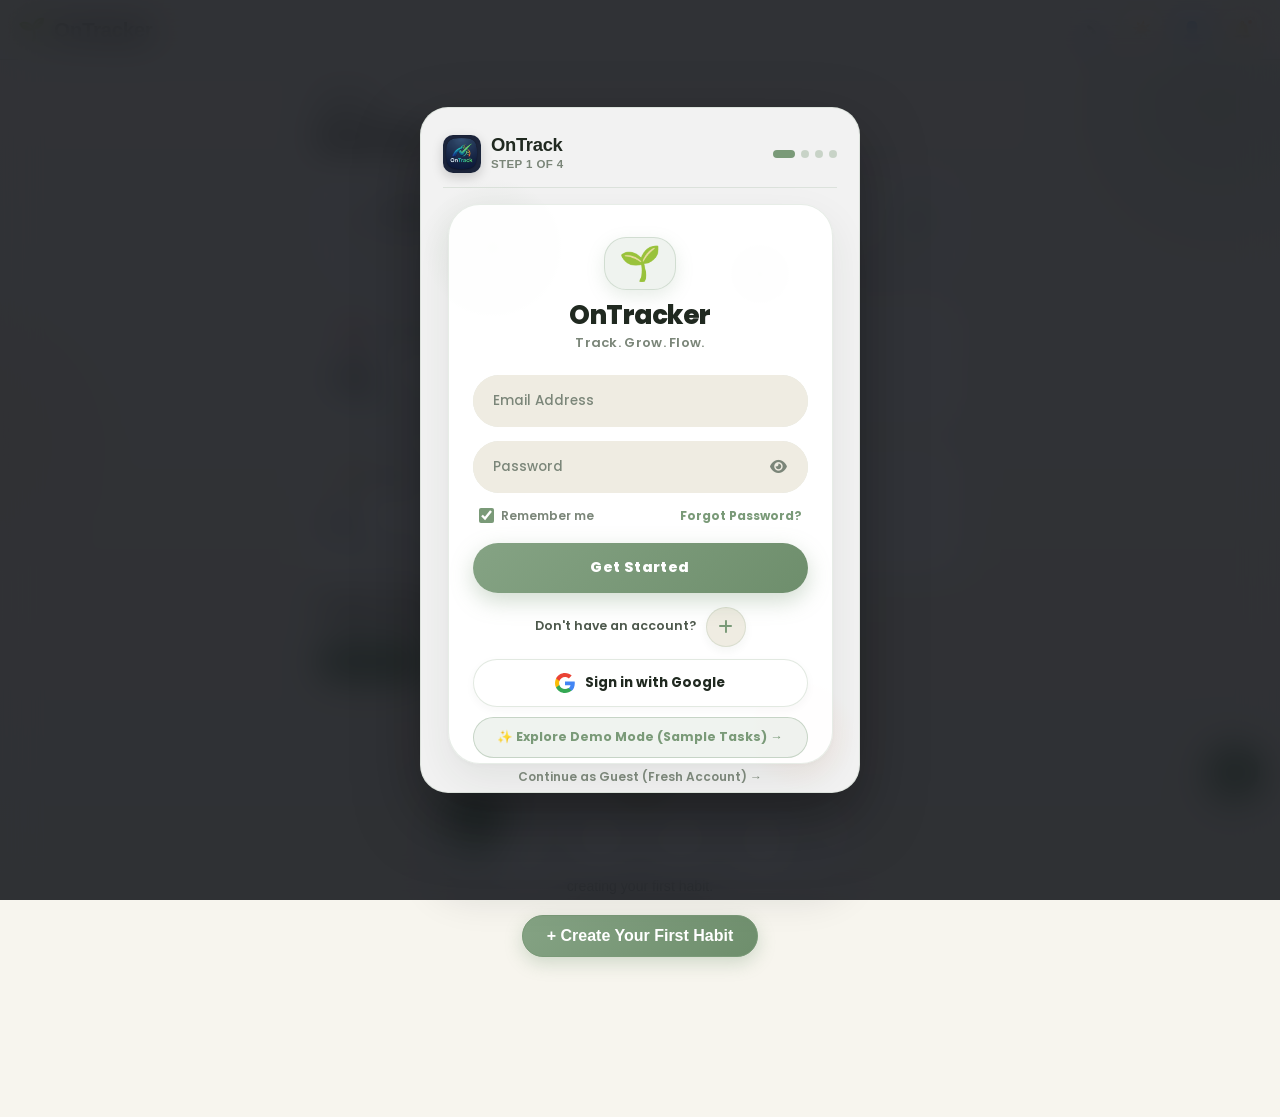
==== commit ff55847b: "feat(ui): linear progress bar in a line, attractive 4 KPI metric boxes, and settings chart enter-tas" ====
--- a/templates/index.html
+++ b/templates/index.html
@@ -89,34 +89,66 @@
       <!-- Aria Oracle Predictive Failure Warning Banner -->
       <div id="aria-oracle-banner-container" style="display:none; margin-bottom:18px;"></div>
 
-      <!-- Daily Progress Hero Card (Matching Template 1 Screen 4) -->
-      <div class="template-daily-progress-card">
-        <div class="daily-progress-header">
-          <span class="daily-progress-title">Daily Progress</span>
-          <span class="daily-progress-subtitle">Consistency</span>
-        </div>
-        <div class="daily-progress-ring-container">
-          <svg class="daily-progress-svg" viewBox="0 0 100 100">
-            <circle class="daily-progress-bg-track" cx="50" cy="50" r="40"></circle>
-            <circle id="daily-progress-ring-bar" class="daily-progress-fill-track" cx="50" cy="50" r="40" stroke-dasharray="251.327" stroke-dashoffset="251.327"></circle>
-          </svg>
-          <div class="daily-progress-center-val">
-            <span id="kpi-today-rate" class="daily-progress-number">0%</span>
-          </div>
-        </div>
-        <div class="daily-progress-footer-stats">
-          <div class="stat-mini-pill" title="Faltering Habits">
-            <span class="pill-dot peach"></span>
-            <span><strong id="kpi-faltering-count">00</strong> Faltering</span>
-          </div>
-          <div class="stat-mini-pill" title="Streak Shields">
-            <span class="pill-dot amber"></span>
-            <span><strong id="kpi-streak-shields">0</strong> Shields</span>
-          </div>
-          <div class="stat-mini-pill" title="RPG Focus Rank">
-            <span class="pill-dot mint"></span>
-            <span><strong id="kpi-rpg-level">Lvl 1</strong> <span id="kpi-rpg-title" style="display:none;">Focus Novice</span></span>
-          </div>
+      <!-- Daily Progress Linear Bar Card (Rectangular Line Progress) -->
+      <div class="daily-progress-linear-card">
+        <div class="progress-linear-top">
+          <div class="progress-linear-title-wrap">
+            <span class="progress-linear-icon">📈</span>
+            <div>
+              <div class="progress-linear-title">Daily Progress</div>
+              <div id="daily-progress-summary-text" class="progress-linear-sub">0 tasks completed today</div>
+            </div>
+          </div>
+          <div class="progress-linear-badge">
+            <span id="daily-progress-percent-badge" class="progress-percent-val">0%</span>
+          </div>
+        </div>
+        <!-- Sleek Rectangle Line Track -->
+        <div class="progress-linear-track">
+          <div id="daily-progress-bar-fill" class="progress-linear-fill" style="width: 0%;"></div>
+        </div>
+      </div>
+
+      <!-- 4 Attractive KPI Metric Boxes (Percentage, Faltering, Shields, Levels) -->
+      <div class="kpi-boxes-grid">
+        <!-- Box 1: Percentage / Consistency Rate -->
+        <div class="kpi-metric-box">
+          <div class="kpi-box-top">
+            <div class="kpi-box-icon mint">🎯</div>
+            <span class="kpi-box-tag">Consistency</span>
+          </div>
+          <div id="kpi-today-rate" class="kpi-box-number">0%</div>
+          <div class="kpi-box-caption positive" id="kpi-today-trend">Day-by-day progress</div>
+        </div>
+
+        <!-- Box 2: Faltering Habits -->
+        <div class="kpi-metric-box">
+          <div class="kpi-box-top">
+            <div class="kpi-box-icon peach">⚠️</div>
+            <span class="kpi-box-tag">Faltering</span>
+          </div>
+          <div id="kpi-faltering-count" class="kpi-box-number">00</div>
+          <div class="kpi-box-caption">All habits on track</div>
+        </div>
+
+        <!-- Box 3: Streak Shields -->
+        <div class="kpi-metric-box">
+          <div class="kpi-box-top">
+            <div class="kpi-box-icon amber">🛡️</div>
+            <span class="kpi-box-tag">Shields</span>
+          </div>
+          <div id="kpi-streak-shields" class="kpi-box-number">0</div>
+          <div class="kpi-box-caption" id="kpi-shields-sub">Freeze protection</div>
+        </div>
+
+        <!-- Box 4: RPG Level & Mastery -->
+        <div class="kpi-metric-box">
+          <div class="kpi-box-top">
+            <div class="kpi-box-icon sky">⭐</div>
+            <span class="kpi-box-tag">RPG Rank</span>
+          </div>
+          <div id="kpi-rpg-level" class="kpi-box-number">Lvl 1</div>
+          <div class="kpi-box-caption" id="kpi-rpg-title">Focus Novice</div>
         </div>
       </div>
 
@@ -408,6 +440,20 @@
             </div>
           </div>
 
+          <!-- No Tasks Callout Banner (Shown when no tasks are entered yet) -->
+          <div id="analyser-no-tasks-callout" style="display:none; align-items:center; justify-content:space-between; background:rgba(122, 154, 120, 0.12); border:1.5px dashed var(--accent-primary, #7A9A78); border-radius:16px; padding:12px 14px; margin-bottom:12px; gap:10px;">
+            <div style="display:flex; align-items:center; gap:10px;">
+              <span style="font-size:1.4rem;">🌱</span>
+              <div>
+                <div style="font-weight:800; font-size:0.84rem; color:var(--text-primary); line-height:1.2;">Enter tasks to see your daily consistency curve</div>
+                <div style="font-size:0.73rem; color:var(--text-muted);">Add habits to track your daily progress across Weekly, Monthly, & Yearly views.</div>
+              </div>
+            </div>
+            <button type="button" class="btn btn-sm btn-primary rounded-pill px-3 py-1" style="font-size:0.75rem; font-weight:700; white-space:nowrap;" data-bs-toggle="modal" data-bs-target="#modal-add-habit">
+              + Enter Tasks
+            </button>
+          </div>
+
           <!-- Dynamic Trend Graph -->
           <div style="background:var(--bg-secondary); border-radius:16px; padding:12px; margin-bottom:16px;">
             <div style="display:flex; justify-content:space-between; align-items:center; margin-bottom:8px;">
--- a/static/css/mobile-app.css
+++ b/static/css/mobile-app.css
@@ -2977,3 +2977,174 @@
   color: var(--text-primary);
   font-weight: 800;
 }
+
+/* ================= LINEAR RECTANGULAR PROGRESS & ATTRACTIVE KPI BOXES ================= */
+.daily-progress-linear-card {
+  background: var(--bg-card, #FFFFFF);
+  border: 1.5px solid var(--border-color, rgba(122, 154, 120, 0.18));
+  border-radius: 24px;
+  padding: 18px 20px;
+  box-shadow: 0 4px 18px rgba(40, 50, 40, 0.05);
+  margin-bottom: 16px;
+  transition: transform 0.2s ease, box-shadow 0.2s ease;
+}
+
+.daily-progress-linear-card:hover {
+  box-shadow: 0 6px 24px rgba(40, 50, 40, 0.08);
+}
+
+.progress-linear-top {
+  display: flex;
+  align-items: center;
+  justify-content: space-between;
+  margin-bottom: 12px;
+}
+
+.progress-linear-title-wrap {
+  display: flex;
+  align-items: center;
+  gap: 10px;
+}
+
+.progress-linear-icon {
+  font-size: 1.35rem;
+  width: 36px;
+  height: 36px;
+  border-radius: 10px;
+  background: rgba(122, 154, 120, 0.14);
+  display: flex;
+  align-items: center;
+  justify-content: center;
+}
+
+.progress-linear-title {
+  font-size: 1.05rem;
+  font-weight: 800;
+  color: var(--text-primary, #202920);
+  letter-spacing: -0.3px;
+  line-height: 1.2;
+}
+
+.progress-linear-sub {
+  font-size: 0.74rem;
+  color: var(--text-muted, #7B8679);
+  font-weight: 600;
+  margin-top: 2px;
+}
+
+.progress-linear-badge {
+  background: rgba(122, 154, 120, 0.14);
+  border: 1px solid rgba(122, 154, 120, 0.28);
+  padding: 4px 12px;
+  border-radius: 999px;
+}
+
+.progress-percent-val {
+  font-size: 0.95rem;
+  font-weight: 800;
+  color: var(--accent-primary, #7A9A78);
+}
+
+/* Linear Rectangular Line Track */
+.progress-linear-track {
+  width: 100%;
+  height: 13px;
+  background: var(--bg-secondary, #EFECE2);
+  border-radius: 999px;
+  overflow: hidden;
+  position: relative;
+  box-shadow: inset 0 1px 3px rgba(0, 0, 0, 0.06);
+}
+
+.progress-linear-fill {
+  height: 100%;
+  background: var(--accent-gradient, linear-gradient(135deg, #85A384 0%, #6E8E6C 100%));
+  border-radius: 999px;
+  transition: width 0.65s cubic-bezier(0.34, 1.56, 0.64, 1);
+  box-shadow: 0 0 10px rgba(122, 154, 120, 0.4);
+}
+
+/* 4 Attractive KPI Metric Boxes Grid */
+.kpi-boxes-grid {
+  display: grid;
+  grid-template-columns: repeat(2, 1fr);
+  gap: 12px;
+  margin-bottom: 22px;
+}
+
+.kpi-metric-box {
+  background: var(--bg-card, #FFFFFF);
+  border: 1.5px solid var(--border-color, rgba(122, 154, 120, 0.18));
+  border-radius: 20px;
+  padding: 16px;
+  display: flex;
+  flex-direction: column;
+  justify-content: space-between;
+  box-shadow: 0 4px 14px rgba(40, 50, 40, 0.04);
+  transition: transform 0.2s cubic-bezier(0.34, 1.56, 0.64, 1), box-shadow 0.2s ease, border-color 0.2s ease;
+  cursor: pointer;
+}
+
+.kpi-metric-box:hover {
+  transform: translateY(-2px);
+  box-shadow: 0 8px 22px rgba(40, 50, 40, 0.08);
+  border-color: var(--accent-primary, #7A9A78);
+}
+
+.kpi-metric-box:active {
+  transform: scale(0.97);
+}
+
+.kpi-box-top {
+  display: flex;
+  align-items: center;
+  gap: 9px;
+}
+
+.kpi-box-icon {
+  width: 34px;
+  height: 34px;
+  border-radius: 10px;
+  display: flex;
+  align-items: center;
+  justify-content: center;
+  font-size: 1.05rem;
+  flex-shrink: 0;
+}
+
+.kpi-box-icon.mint { background: rgba(122, 154, 120, 0.16); color: #7A9A78; }
+.kpi-box-icon.peach { background: #FEE8DC; color: #E07850; }
+.kpi-box-icon.amber { background: #FDECC8; color: #D19438; }
+.kpi-box-icon.sky { background: #D8E8F5; color: #5A8EB8; }
+
+.kpi-box-tag {
+  font-size: 0.8rem;
+  font-weight: 700;
+  color: var(--text-secondary, #4D584C);
+  white-space: nowrap;
+  overflow: hidden;
+  text-overflow: ellipsis;
+}
+
+.kpi-box-number {
+  font-size: 1.85rem;
+  font-weight: 800;
+  color: var(--text-primary, #202920);
+  letter-spacing: -0.6px;
+  line-height: 1.15;
+  margin: 10px 0 3px;
+}
+
+.kpi-box-caption {
+  font-size: 0.72rem;
+  color: var(--text-muted, #7B8679);
+  font-weight: 600;
+  white-space: nowrap;
+  overflow: hidden;
+  text-overflow: ellipsis;
+}
+
+.kpi-box-caption.positive {
+  color: var(--accent-primary, #7A9A78);
+  font-weight: 700;
+}
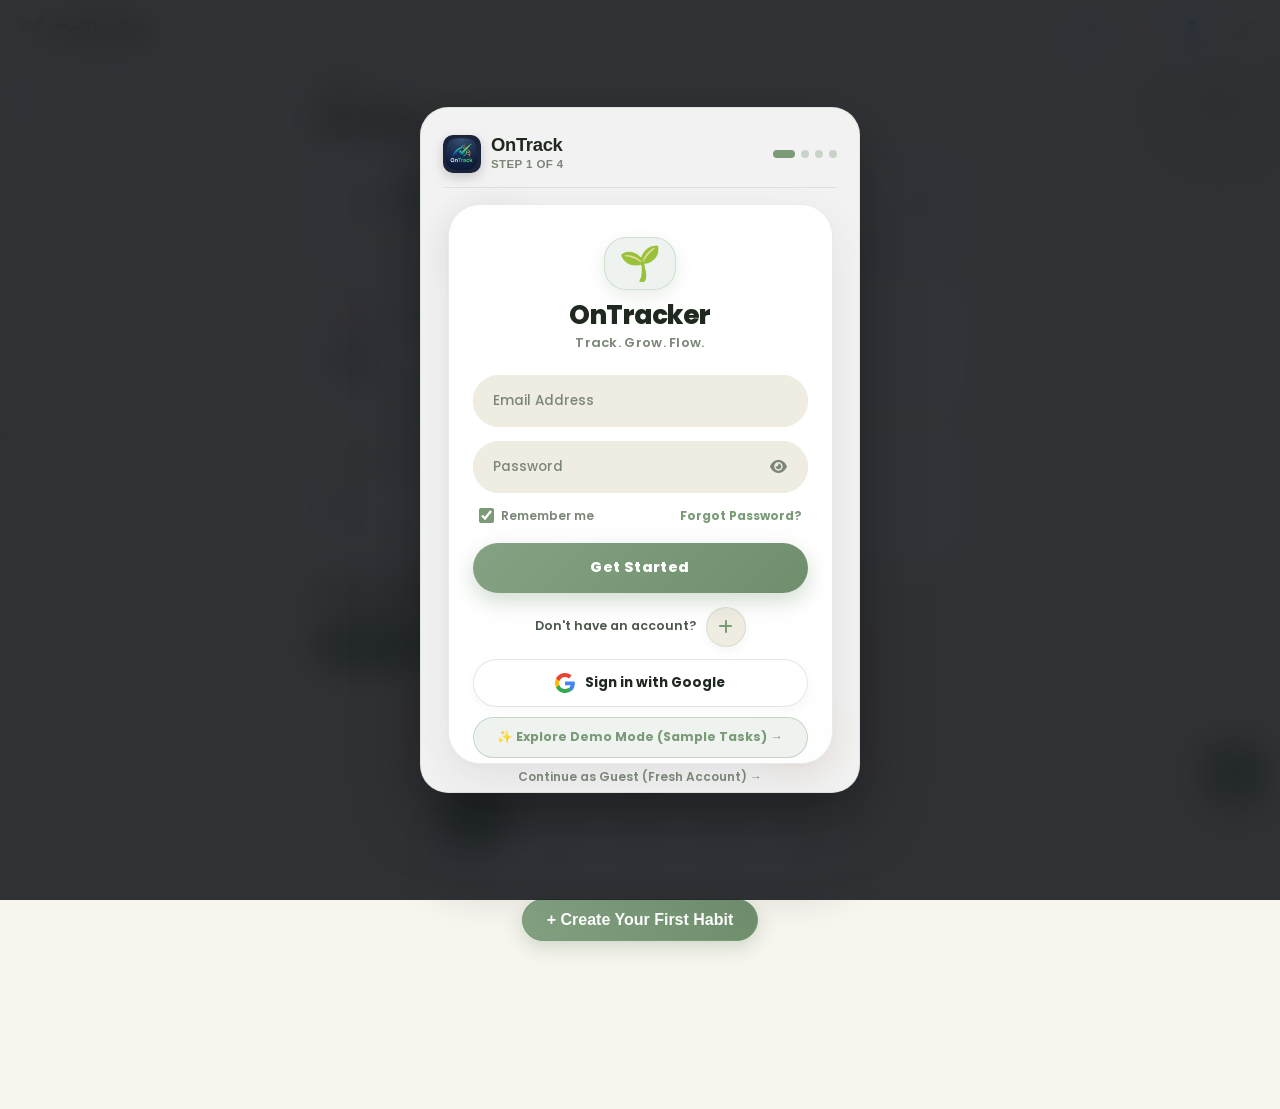
==== commit d9222d08: "fix(ui): reduce top gap and add prominent enter tasks to show analysis callout" ====
--- a/templates/index.html
+++ b/templates/index.html
@@ -392,20 +392,32 @@
 
     <!-- ================= TAB 5: SETTINGS & PERFORMANCE ANALYSER ================= -->
     <section id="tab-settings" class="tab-content-view">
-      <div style="display:flex; flex-direction:column; gap:16px;">
+      <div style="display:flex; flex-direction:column; gap:12px; margin-top:0;">
         
         <!-- Multi-Timeframe Activity Analyser Studio (Weekly / Monthly / Yearly on Every Activity) -->
-        <div class="kpi-stat-card scroll-reveal" id="card-timeframe-analyser">
-          <div style="display:flex; align-items:center; justify-content:space-between; margin-bottom:10px;">
+        <div class="kpi-stat-card" id="card-timeframe-analyser">
+          <div style="display:flex; align-items:center; justify-content:space-between; margin-bottom:8px;">
             <div>
               <div style="font-size:0.7rem; font-weight:700; text-transform:uppercase; color:var(--accent-primary); letter-spacing:0.5px;">Performance Studio</div>
               <h5 style="margin:0; font-weight:800; color:var(--text-primary);">📈 Day-after-Day Consistency Analysis</h5>
             </div>
             <span class="badge bg-primary rounded-pill px-3 shadow-sm" id="analyser-period-badge">Weekly View</span>
           </div>
-          <p style="font-size:0.8rem; color:var(--text-secondary); margin-bottom:12px;">
+          <p style="font-size:0.78rem; color:var(--text-secondary); margin-bottom:12px;">
             Day-by-day analysis tracking your habit completion rate, consistency curve, and adherence trends as you check in each day.
           </p>
+
+          <!-- Dedicated "Enter Tasks to Show Analysis" Callout (Shown when no tasks entered yet) -->
+          <div id="analyser-no-tasks-callout" class="enter-task-analysis-card" style="display:flex;">
+            <div class="enter-task-badge">📊</div>
+            <div class="enter-task-info">
+              <div class="enter-task-title">Enter Tasks to Show Analysis</div>
+              <p class="enter-task-desc">Add your daily habits to view consistency curves, adherence rates, and performance analytics across Weekly, Monthly, & Yearly views.</p>
+            </div>
+            <button type="button" class="btn-enter-task-cta" data-bs-toggle="modal" data-bs-target="#modal-add-habit">
+              + Enter Tasks
+            </button>
+          </div>
 
           <!-- Timeframe Selector Pills -->
           <div class="timeframe-pills-row mb-3">
@@ -440,20 +452,6 @@
             </div>
           </div>
 
-          <!-- No Tasks Callout Banner (Shown when no tasks are entered yet) -->
-          <div id="analyser-no-tasks-callout" style="display:none; align-items:center; justify-content:space-between; background:rgba(122, 154, 120, 0.12); border:1.5px dashed var(--accent-primary, #7A9A78); border-radius:16px; padding:12px 14px; margin-bottom:12px; gap:10px;">
-            <div style="display:flex; align-items:center; gap:10px;">
-              <span style="font-size:1.4rem;">🌱</span>
-              <div>
-                <div style="font-weight:800; font-size:0.84rem; color:var(--text-primary); line-height:1.2;">Enter tasks to see your daily consistency curve</div>
-                <div style="font-size:0.73rem; color:var(--text-muted);">Add habits to track your daily progress across Weekly, Monthly, & Yearly views.</div>
-              </div>
-            </div>
-            <button type="button" class="btn btn-sm btn-primary rounded-pill px-3 py-1" style="font-size:0.75rem; font-weight:700; white-space:nowrap;" data-bs-toggle="modal" data-bs-target="#modal-add-habit">
-              + Enter Tasks
-            </button>
-          </div>
-
           <!-- Dynamic Trend Graph -->
           <div style="background:var(--bg-secondary); border-radius:16px; padding:12px; margin-bottom:16px;">
             <div style="display:flex; justify-content:space-between; align-items:center; margin-bottom:8px;">
@@ -536,7 +534,7 @@
         </div>
 
         <!-- User Profile & Focus Persona Card -->
-        <div class="kpi-stat-card scroll-reveal">
+        <div class="kpi-stat-card">
           <div style="display:flex; align-items:center; justify-content:space-between; margin-bottom:12px;">
             <div style="display:flex; align-items:center; gap:8px;">
               <span style="font-size:1.3rem;">👤</span>
--- a/static/css/mobile-app.css
+++ b/static/css/mobile-app.css
@@ -92,7 +92,7 @@
 
 /* Main Views Container - Offset for Fixed Header */
 .main-content {
-  padding-top: calc(var(--header-height) + env(safe-area-inset-top, 0px) + 8px);
+  padding-top: calc(var(--header-height) + env(safe-area-inset-top, 0px) + 2px);
 }
 
 .brand-wrapper {
@@ -169,7 +169,7 @@
 /* ================= Tab Views Container ================= */
 .tab-content-view {
   display: none;
-  padding: 16px 18px;
+  padding: 6px 16px 24px;
   max-width: 680px;
   margin: 0 auto;
   position: relative;
@@ -211,21 +211,100 @@
 
 /* ================= Scroll-Driven Entrance Animation System ================= */
 .scroll-reveal {
-  opacity: 0;
-  transform: translateY(22px) scale(0.98);
-  transition: opacity 0.5s cubic-bezier(0.16, 1, 0.3, 1), transform 0.5s cubic-bezier(0.16, 1, 0.3, 1);
+  opacity: 1 !important;
+  transform: none !important;
+  visibility: visible !important;
+  transition: opacity 0.3s ease, transform 0.3s ease;
   will-change: opacity, transform;
 }
 
 .scroll-reveal.revealed {
-  opacity: 1;
-  transform: translateY(0) scale(1);
-}
-
-.scroll-reveal.delay-1 { transition-delay: 0.06s; }
-.scroll-reveal.delay-2 { transition-delay: 0.12s; }
-.scroll-reveal.delay-3 { transition-delay: 0.18s; }
-.scroll-reveal.delay-4 { transition-delay: 0.24s; }
+  opacity: 1 !important;
+  transform: none !important;
+  visibility: visible !important;
+}
+
+.scroll-reveal.delay-1 { transition-delay: 0.04s; }
+.scroll-reveal.delay-2 { transition-delay: 0.08s; }
+.scroll-reveal.delay-3 { transition-delay: 0.12s; }
+.scroll-reveal.delay-4 { transition-delay: 0.16s; }
+
+/* ================= Enter Tasks To Show Analysis Hero Banner ================= */
+.enter-task-analysis-card {
+  display: flex;
+  align-items: center;
+  justify-content: space-between;
+  gap: 12px;
+  background: linear-gradient(135deg, rgba(122, 154, 120, 0.12) 0%, rgba(247, 245, 238, 0.95) 100%);
+  border: 1.5px dashed var(--accent-primary, #7A9A78);
+  border-radius: 18px;
+  padding: 13px 15px;
+  margin-bottom: 12px;
+  box-shadow: 0 4px 14px rgba(122, 154, 120, 0.08);
+}
+
+.enter-task-badge {
+  width: 42px;
+  height: 42px;
+  border-radius: 13px;
+  background: var(--accent-gradient, linear-gradient(135deg, #7A9A78, #5E7E5C));
+  color: white;
+  display: flex;
+  align-items: center;
+  justify-content: center;
+  font-size: 1.3rem;
+  flex-shrink: 0;
+  box-shadow: 0 4px 12px rgba(122, 154, 120, 0.28);
+}
+
+.enter-task-info {
+  flex: 1;
+  min-width: 0;
+}
+
+.enter-task-title {
+  font-weight: 800;
+  font-size: 0.9rem;
+  color: var(--text-primary);
+  line-height: 1.25;
+  margin-bottom: 2px;
+  letter-spacing: -0.2px;
+}
+
+.enter-task-desc {
+  font-size: 0.73rem;
+  color: var(--text-muted);
+  line-height: 1.3;
+  margin: 0;
+}
+
+.btn-enter-task-cta {
+  background: var(--accent-gradient, linear-gradient(135deg, #7A9A78, #5E7E5C));
+  color: white;
+  border: none;
+  border-radius: 999px;
+  padding: 8px 15px;
+  font-size: 0.78rem;
+  font-weight: 700;
+  letter-spacing: 0.2px;
+  white-space: nowrap;
+  box-shadow: 0 4px 12px rgba(122, 154, 120, 0.3);
+  display: inline-flex;
+  align-items: center;
+  gap: 4px;
+  cursor: pointer;
+  transition: all 0.2s cubic-bezier(0.34, 1.56, 0.64, 1);
+}
+
+.btn-enter-task-cta:hover {
+  transform: translateY(-2px);
+  box-shadow: 0 6px 16px rgba(122, 154, 120, 0.45);
+  color: white;
+}
+
+.btn-enter-task-cta:active {
+  transform: scale(0.94);
+}
 
 /* Tactile Micro-Interactions: Soft Squeeze on Press */
 .kpi-stat-card,
